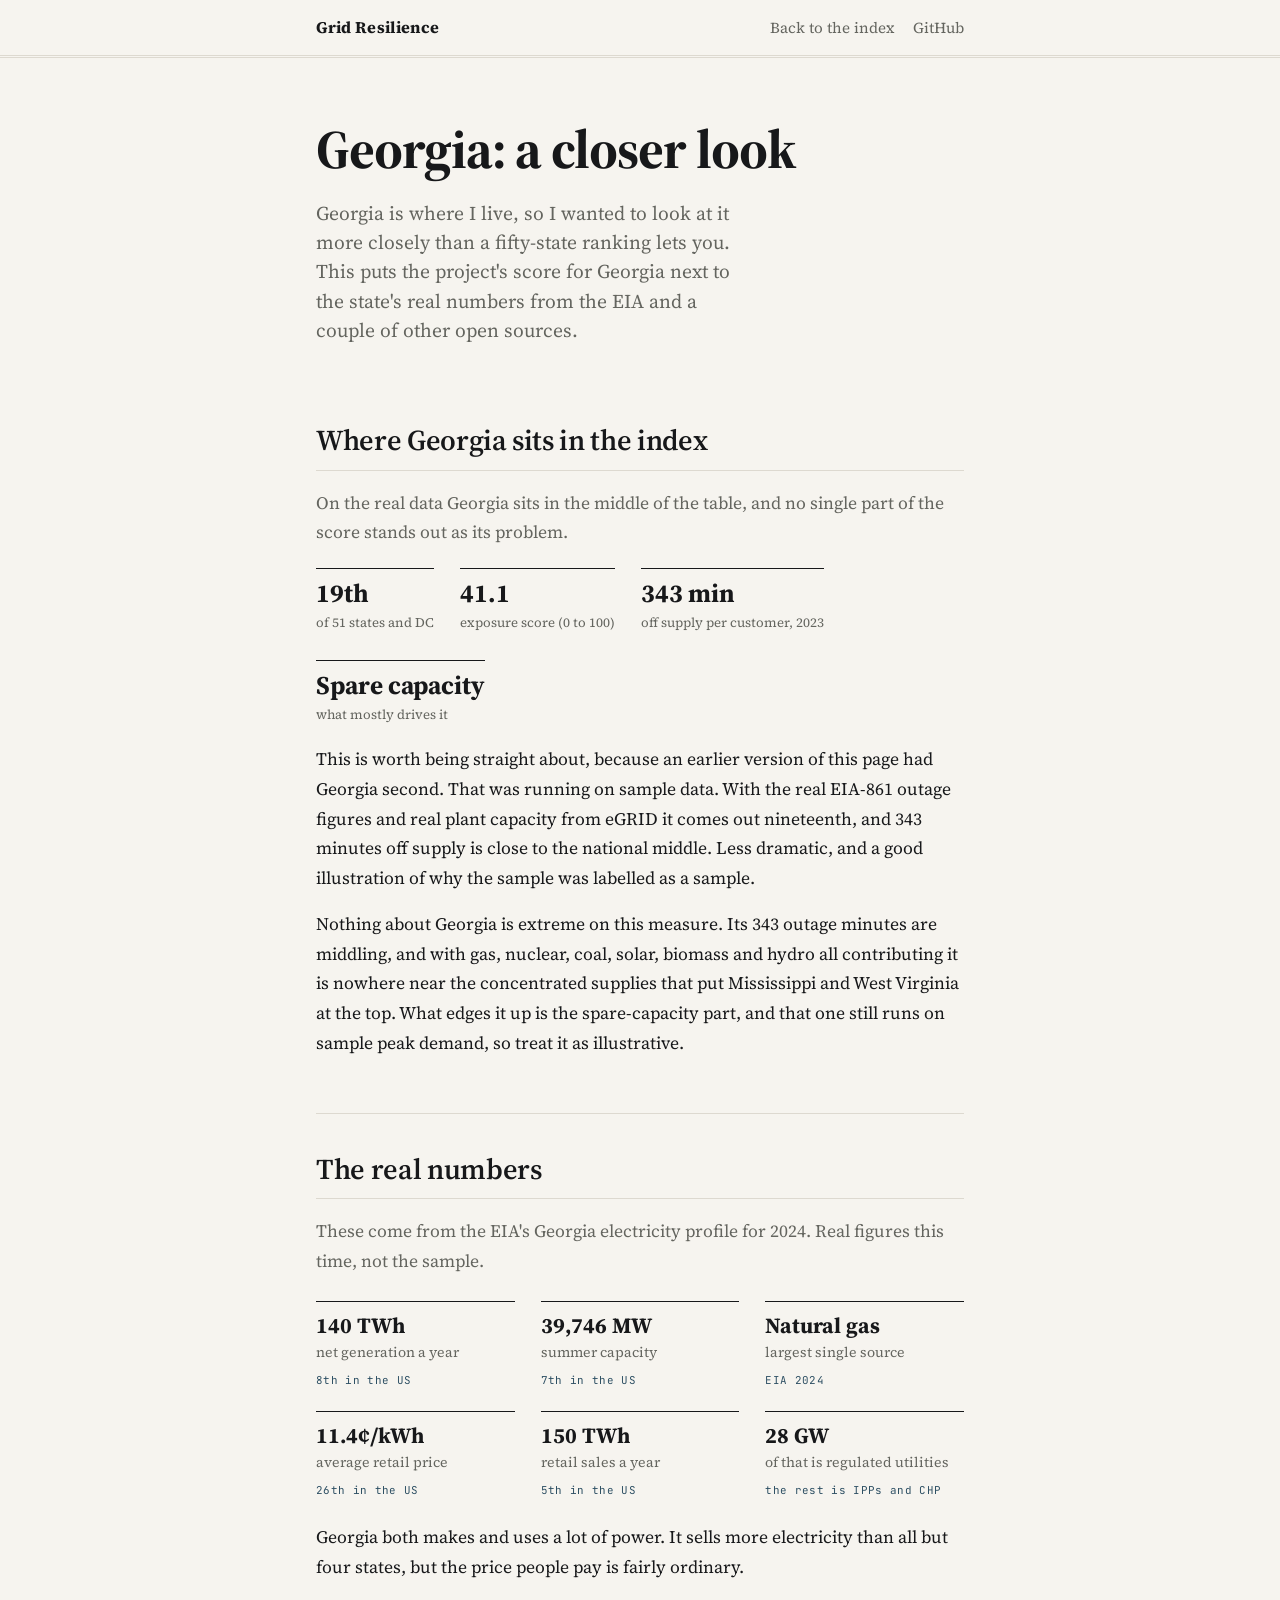
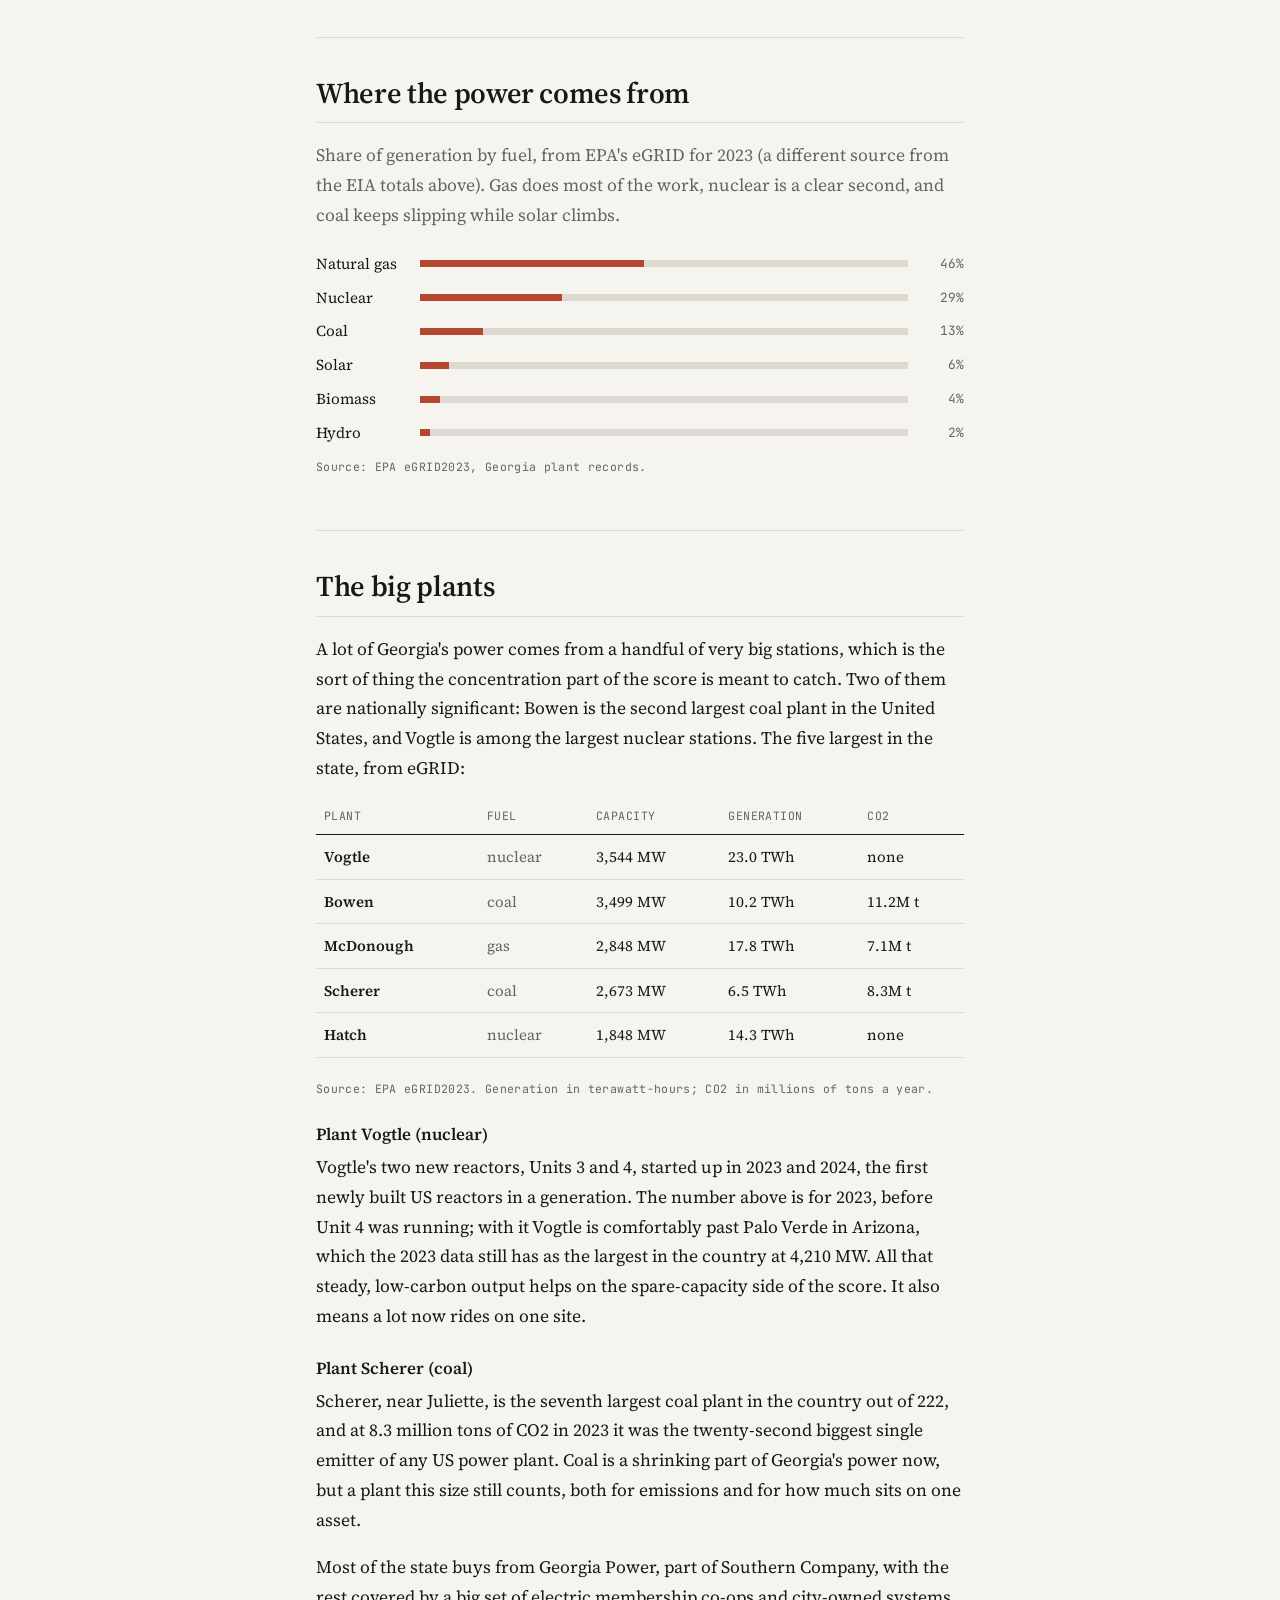
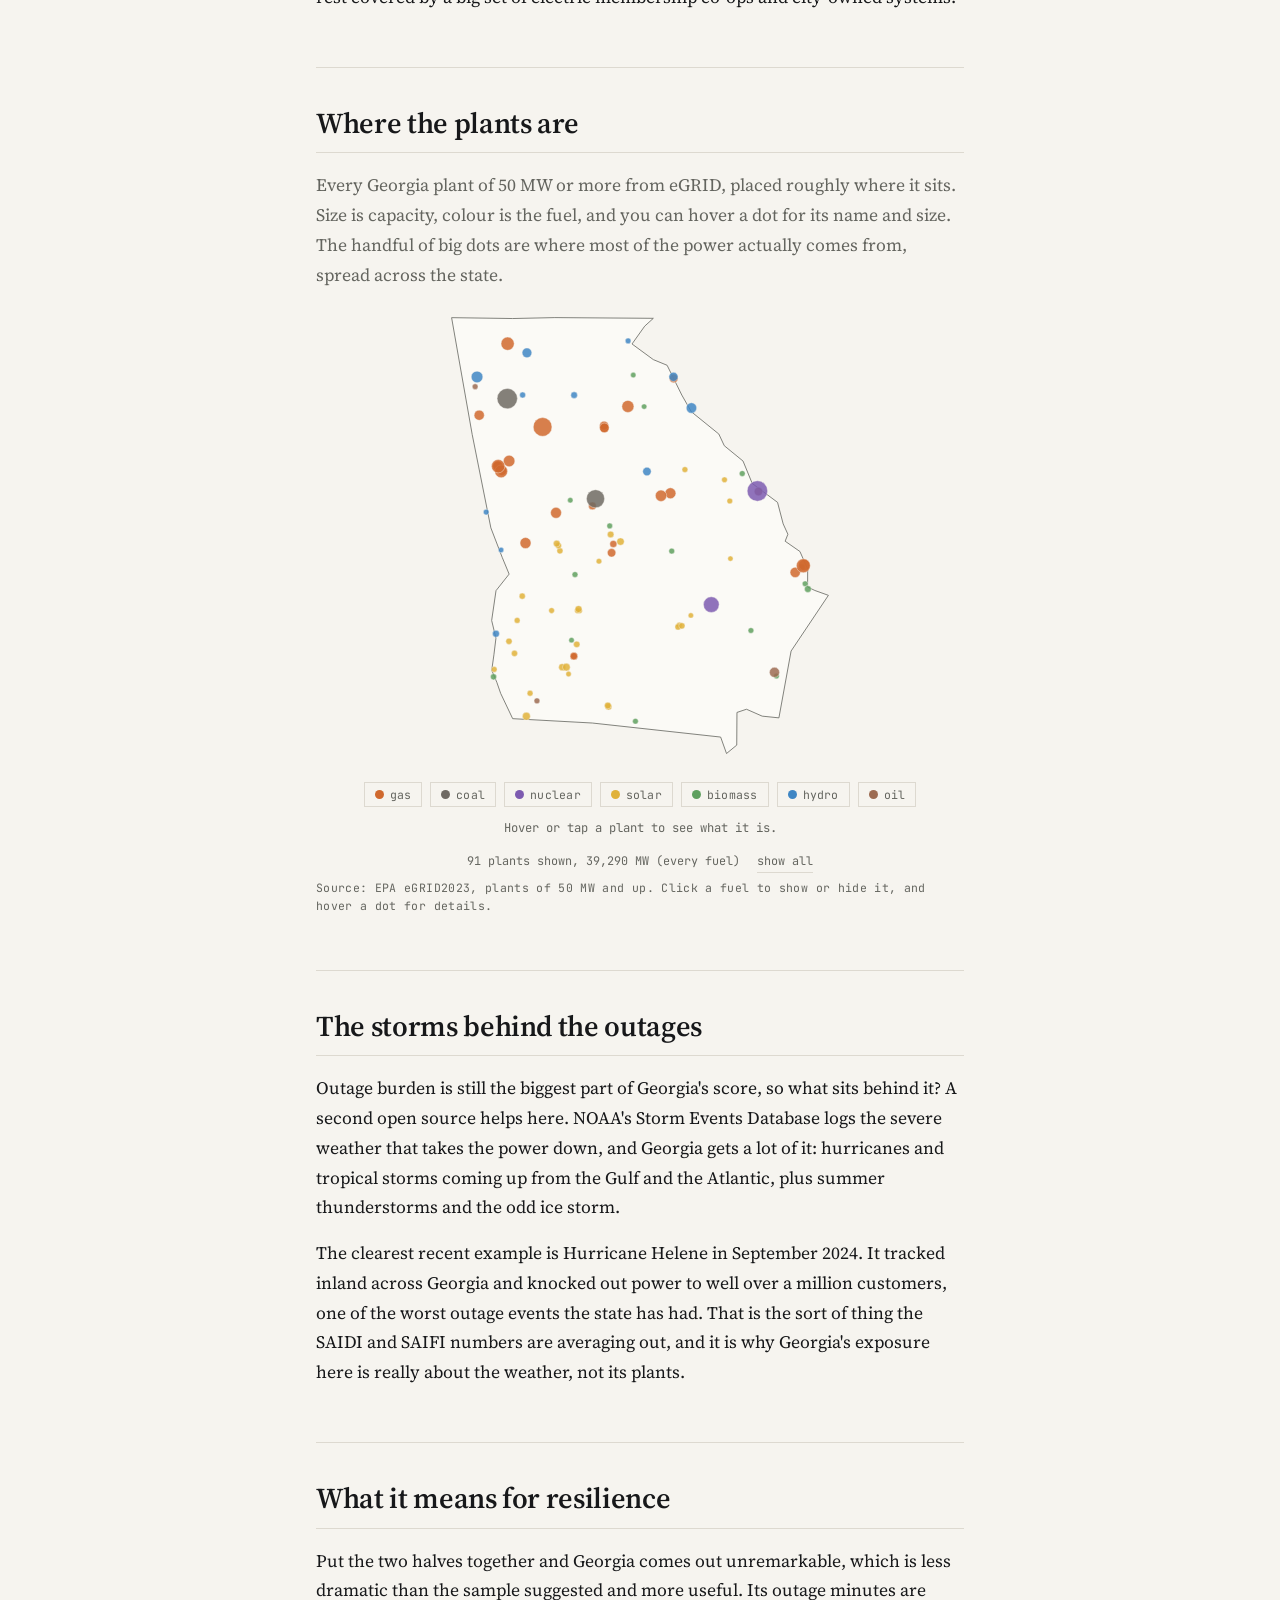
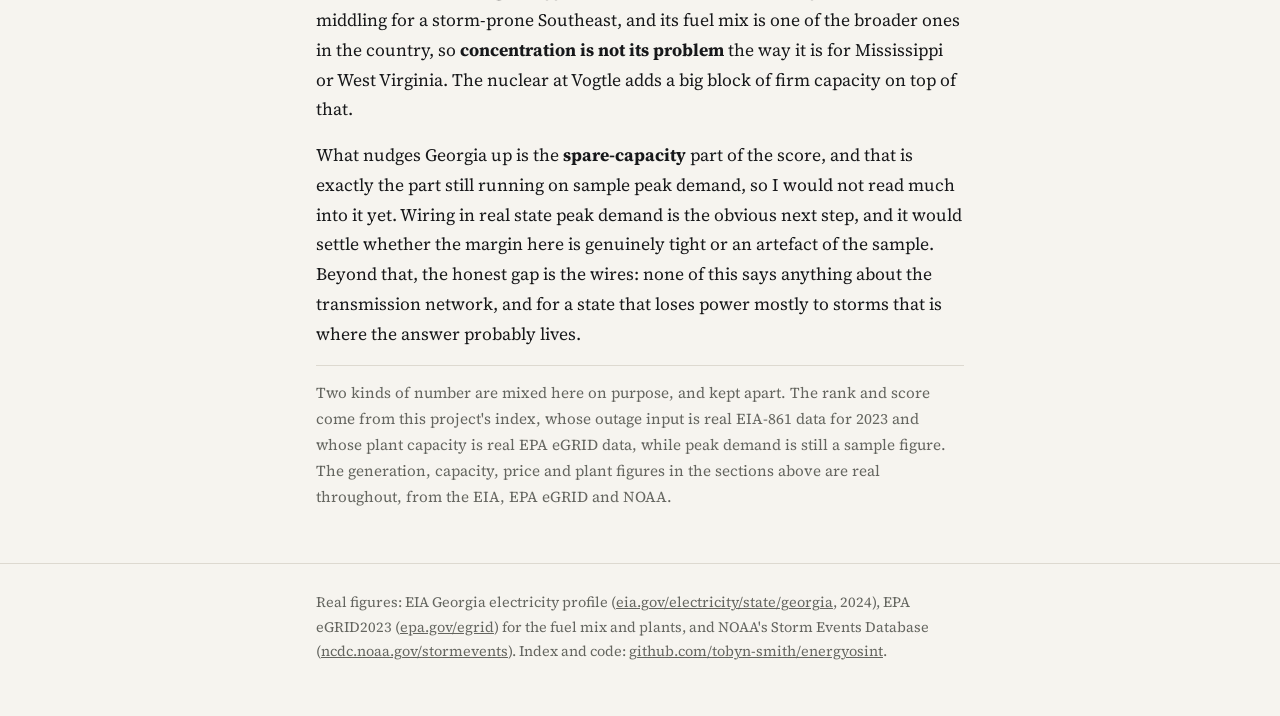
==== docs/georgia.html @ e1c76e85 "use real epa egrid plant capacity and refresh the figures throughout" ====
<!DOCTYPE html>
<html lang="en">
<head>
  <meta charset="utf-8">
  <meta name="viewport" content="width=device-width, initial-scale=1">
  <title>Georgia: a closer look | Grid Resilience Exposure Index</title>
  <meta name="description" content="A closer look at Georgia's electricity system, pairing the exposure index with real EIA figures.">
  <link rel="icon" href="data:image/svg+xml,<svg xmlns='http://www.w3.org/2000/svg' viewBox='0 0 32 32'><rect width='32' height='32' fill='%2317181a'/><rect x='6' y='19' width='5' height='7' fill='%23f6f4ef'/><rect x='13.5' y='13' width='5' height='13' fill='%23e08a63'/><rect x='21' y='7' width='5' height='19' fill='%23b5462f'/></svg>">
  <meta name="theme-color" content="#f6f4ef">
  <meta property="og:type" content="article">
  <meta property="og:title" content="Georgia: a closer look">
  <meta property="og:description" content="Georgia's electricity system in detail, pairing the exposure score with real EIA, EPA and NOAA figures and a filterable map of every large power plant.">
  <meta property="og:url" content="https://tobyn-smith.github.io/energyosint/georgia.html">
  <meta property="og:image" content="https://tobyn-smith.github.io/energyosint/assets/og.png">
  <meta name="twitter:card" content="summary_large_image">
  <link rel="preconnect" href="https://fonts.googleapis.com">
  <link rel="preconnect" href="https://fonts.gstatic.com" crossorigin>
  <link href="https://fonts.googleapis.com/css2?family=Source+Serif+4:opsz,wght@8..60,400;8..60,600;8..60,700&family=JetBrains+Mono:wght@400;500&display=swap" rel="stylesheet">
  <link rel="stylesheet" href="style.css">
  <style>
    /* page-specific layout for the Georgia write-up */
    .hero { padding: 62px 0 14px; }
    section { padding: 38px 0; }
    section + section { border-top: 1px solid var(--hair); }
    h3 { margin: 22px 0 4px; }
    ul { padding-left: 20px; } li { margin: 6px 0; }
    .note { border-top: 1px solid var(--hair); padding-top: 14px; color: var(--gray); font-size: .95rem; }

    .stats { display: grid; grid-template-columns: repeat(3, 1fr); gap: 22px 26px; margin: 24px 0; }
    .stats div { border-top: 1px solid var(--ink); padding-top: 11px; }
    .stats br { display: none; }
    .stats b { display: block; font-size: 1.36rem; font-weight: 700; line-height: 1.15; font-variant-numeric: tabular-nums; }
    .stats span { display: block; font-size: .88rem; color: var(--gray); margin-top: 3px; }
    .stats small { display: block; margin-top: 6px; color: var(--accent);
      font-family: "JetBrains Mono", monospace; font-size: .68rem; letter-spacing: .03em; }
    @media (max-width: 560px) { .stats { grid-template-columns: repeat(2, 1fr); } }

    .rank { display: flex; flex-wrap: wrap; gap: 26px; margin: 20px 0 0; }
    .rank div { display: flex; flex-direction: column; border-top: 1px solid var(--ink); padding-top: 10px; min-width: 118px; }
    .rank b { font-size: 1.6rem; font-weight: 700; line-height: 1.1; }
    .rank span { font-size: .82rem; color: var(--gray); margin-top: 4px; }

    .mix { margin: 20px 0 0; }
    .mix .row { display: grid; grid-template-columns: 92px 1fr 44px; align-items: center; gap: 12px; margin: 8px 0; font-size: .95rem; }
    .mix .track { height: 7px; }
    .mix .pct { font-family: "JetBrains Mono", monospace; font-variant-numeric: tabular-nums; color: var(--gray); text-align: right; font-size: .8rem; }

    .tablewrap { overflow-x: auto; margin: 22px 0; }
    table.plants { min-width: 430px; font-size: .94rem; }
    table.plants td.name { font-weight: 600; font-variant-numeric: normal; }
    table.plants td.fuel { color: var(--gray); font-variant-numeric: normal; }
    .src { font-family: "JetBrains Mono", monospace; font-size: .72rem; letter-spacing: .03em; line-height: 1.6; color: var(--gray); }

    .gamap { width: 100%; max-width: 400px; height: auto; display: block; margin: 10px auto 0; }
    .ga-outline { fill: var(--panel); stroke: var(--gray); stroke-width: 1.1; }
    .dot { stroke: var(--paper); stroke-width: .6; fill-opacity: .85; cursor: pointer; transition: stroke .1s; }
    .dot:hover, .dot.hi { stroke: var(--ink); stroke-width: 1.8; fill-opacity: 1; }
    .dot.off { display: none; }
    table.plants tr[data-plant] { cursor: default; }
    table.plants tr[data-plant]:hover td { background: var(--panel); }
    .d-gas { fill: #d0692e; } .d-coal { fill: #6f6a63; } .d-nuc { fill: #7d5bb0; } .d-sol { fill: #e0b23a; }
    .d-bio { fill: #5fa05f; } .d-hyd { fill: #3f86c4; } .d-oil { fill: #9c6b52; }

    .maplegend { display: flex; flex-wrap: wrap; gap: 7px 8px; justify-content: center; margin: 16px 0 0; }
    .maplegend .lg { display: inline-flex; align-items: center; gap: 6px; font-family: "JetBrains Mono", monospace;
      font-size: .72rem; letter-spacing: .02em; color: var(--gray);
      background: none; border: 1px solid var(--hair); padding: 4px 10px; cursor: pointer; transition: opacity .1s; }
    .maplegend .lg:hover { border-color: var(--gray); color: var(--ink); }
    .maplegend .lg[aria-pressed="false"] { opacity: .38; }
    .maplegend i { width: 9px; height: 9px; border-radius: 50%; display: inline-block; }
    .mapcount { text-align: center; font-family: "JetBrains Mono", monospace; font-size: .74rem; color: var(--gray); margin: 14px 0 0; }
    .mapcount button { font: inherit; color: var(--gray); background: none; border: none;
      border-bottom: 1px solid var(--hair); cursor: pointer; padding: 0 0 1px; margin-left: 10px; }
    .mapcount button:hover { color: var(--ink); border-color: var(--ink); }

    @media print { header.bar, .maptip { display: none !important; } body { background: #fff; color: #000; } }
  </style>
</head>
<body>

  <header class="bar">
    <div class="wrap">
      <span class="wordmark">Grid Resilience</span>
      <nav>
        <a href="index.html">Back to the index</a>
        <a href="https://github.com/tobyn-smith/energyosint">GitHub</a>
      </nav>
    </div>
  </header>

  <main class="wrap">

    <div class="hero">
      <h1>Georgia: a closer look</h1>
      <p class="stand">Georgia is where I live, so I wanted to look at it more closely than a fifty-state
      ranking lets you. This puts the project's score for Georgia next to the state's real numbers from the
      EIA and a couple of other open sources.</p>
    </div>

    <section>
      <h2>Where Georgia sits in the index</h2>
      <p class="lead">On the real data Georgia sits in the middle of the table, and no single part of the
      score stands out as its problem.</p>
      <div class="rank">
        <div><b>19th</b><span>of 51 states and DC</span></div>
        <div><b>41.1</b><span>exposure score (0 to 100)</span></div>
        <div><b>343 min</b><span>off supply per customer, 2023</span></div>
        <div><b>Spare capacity</b><span>what mostly drives it</span></div>
      </div>
      <p style="margin-top:20px">This is worth being straight about, because an earlier version of this page
      had Georgia second. That was running on sample data. With the real EIA-861 outage figures and real
      plant capacity from eGRID it comes out nineteenth, and 343 minutes off supply is close to the national
      middle. Less dramatic, and a good illustration of why the sample was labelled as a sample.</p>
      <p>Nothing about Georgia is extreme on this measure. Its 343 outage minutes are middling, and with gas,
      nuclear, coal, solar, biomass and hydro all contributing it is nowhere near the concentrated supplies
      that put Mississippi and West Virginia at the top. What edges it up is the spare-capacity part, and
      that one still runs on sample peak demand, so treat it as illustrative.</p>
    </section>

    <section>
      <h2>The real numbers</h2>
      <p class="lead">These come from the EIA's Georgia electricity profile for 2024. Real figures this
      time, not the sample.</p>
      <div class="stats">
        <div><b>140 TWh</b><span>net generation a year</span><br><small>8th in the US</small></div>
        <div><b>39,746 MW</b><span>summer capacity</span><br><small>7th in the US</small></div>
        <div><b>Natural gas</b><span>largest single source</span><br><small>EIA 2024</small></div>
        <div><b>11.4&cent;/kWh</b><span>average retail price</span><br><small>26th in the US</small></div>
        <div><b>150 TWh</b><span>retail sales a year</span><br><small>5th in the US</small></div>
        <div><b>28 GW</b><span>of that is regulated utilities</span><br><small>the rest is IPPs and CHP</small></div>
      </div>
      <p>Georgia both makes and uses a lot of power. It sells more electricity than all but four states,
      but the price people pay is fairly ordinary.</p>
    </section>

    <section>
      <h2>Where the power comes from</h2>
      <p class="lead">Share of generation by fuel, from EPA's eGRID for 2023 (a different source from the
      EIA totals above). Gas does most of the work, nuclear is a clear second, and coal keeps slipping while
      solar climbs.</p>
      <div class="mix">
        <div class="row"><span>Natural gas</span><div class="track"><i style="width:46%"></i></div><span class="pct">46%</span></div>
        <div class="row"><span>Nuclear</span><div class="track"><i style="width:29%"></i></div><span class="pct">29%</span></div>
        <div class="row"><span>Coal</span><div class="track"><i style="width:13%"></i></div><span class="pct">13%</span></div>
        <div class="row"><span>Solar</span><div class="track"><i style="width:6%"></i></div><span class="pct">6%</span></div>
        <div class="row"><span>Biomass</span><div class="track"><i style="width:4%"></i></div><span class="pct">4%</span></div>
        <div class="row"><span>Hydro</span><div class="track"><i style="width:2%"></i></div><span class="pct">2%</span></div>
      </div>
      <p class="src" style="margin-top:12px">Source: EPA eGRID2023, Georgia plant records.</p>
    </section>

    <section>
      <h2>The big plants</h2>
      <p>A lot of Georgia's power comes from a handful of very big stations, which is the sort of thing the
      concentration part of the score is meant to catch. Two of them are nationally significant: Bowen is the
      second largest coal plant in the United States, and Vogtle is among the largest nuclear stations. The
      five largest in the state, from eGRID:</p>

      <div class="tablewrap">
      <table class="plants">
        <thead><tr><th>Plant</th><th>Fuel</th><th>Capacity</th><th>Generation</th><th>CO2</th></tr></thead>
        <tbody>
          <tr data-plant="Vogtle"><td class="name">Vogtle</td><td class="fuel">nuclear</td><td>3,544 MW</td><td>23.0 TWh</td><td>none</td></tr>
          <tr data-plant="Bowen"><td class="name">Bowen</td><td class="fuel">coal</td><td>3,499 MW</td><td>10.2 TWh</td><td>11.2M t</td></tr>
          <tr data-plant="Jack McDonough"><td class="name">McDonough</td><td class="fuel">gas</td><td>2,848 MW</td><td>17.8 TWh</td><td>7.1M t</td></tr>
          <tr data-plant="Scherer"><td class="name">Scherer</td><td class="fuel">coal</td><td>2,673 MW</td><td>6.5 TWh</td><td>8.3M t</td></tr>
          <tr data-plant="Edwin I Hatch"><td class="name">Hatch</td><td class="fuel">nuclear</td><td>1,848 MW</td><td>14.3 TWh</td><td>none</td></tr>
        </tbody>
      </table>
      </div>
      <p class="src">Source: EPA eGRID2023. Generation in terawatt-hours; CO2 in millions of tons a year.</p>

      <h3>Plant Vogtle (nuclear)</h3>
      <p>Vogtle's two new reactors, Units 3 and 4, started up in 2023 and 2024, the first newly built US
      reactors in a generation. The number above is for 2023, before Unit 4 was running; with it Vogtle is
      comfortably past Palo Verde in Arizona, which the 2023 data still has as the largest in the country at
      4,210 MW. All that steady, low-carbon output helps on
      the spare-capacity side of the score. It also means a lot now rides on one site.</p>

      <h3>Plant Scherer (coal)</h3>
      <p>Scherer, near Juliette, is the seventh largest coal plant in the country out of 222, and at 8.3
      million tons of CO2 in 2023 it was the twenty-second biggest single emitter of any US power plant. Coal is a shrinking part of Georgia's power
      now, but a plant this size still counts, both for emissions and for how much sits on one asset.</p>

      <p style="margin-top:18px">Most of the state buys from Georgia Power, part of Southern Company, with
      the rest covered by a big set of electric membership co-ops and city-owned systems.</p>
    </section>

    <section>
      <h2>Where the plants are</h2>
      <p class="lead">Every Georgia plant of 50 MW or more from eGRID, placed roughly where it sits. Size is
      capacity, colour is the fuel, and you can hover a dot for its name and size. The handful of big dots
      are where most of the power actually comes from, spread across the state.</p>
      <svg viewBox="0 0 552 634" class="gamap" xmlns="http://www.w3.org/2000/svg" role="img" aria-label="Map of Georgia power plants">
  <path class="ga-outline" d="M 83.7,534.6 78.4,519.3 71.4,502.7 74.4,481.4 77.2,458.5 71.3,434.0 77.3,392.8 95.4,370.0 85.8,346.8 70.2,306.2 44.4,177.2 16.0,16.1 100.2,17.3 158.5,16.0 294.4,17.0 282.5,27.8 265.0,52.4 294.4,74.0 313.4,81.8 333.7,122.9 346.8,145.9 384.8,176.7 392.3,192.8 418.2,214.0 430.9,244.9 465.8,271.0 473.6,300.7 480.1,315.0 476.3,324.6 496.7,338.8 507.4,363.1 507.3,387.8 517.3,392.6 536.0,399.3 484.5,476.2 467.7,568.4 444.6,566.0 423.0,556.5 409.8,560.9 409.5,606.0 395.4,617.6 387.3,594.9 210.2,575.5 100.3,569.5 83.7,534.6 Z"/>
  <circle class="dot d-sol" cx="400.8" cy="348.6" r="3.6" data-n="Live Oak Solar, LLC" data-f="solar" data-c="51"><title>Live Oak Solar, LLC, solar, 51 MW</title></circle>
  <circle class="dot d-sol" cx="346.2" cy="427.0" r="3.6" data-n="Hazlehurst II" data-f="solar" data-c="52"><title>Hazlehurst II, solar, 52 MW</title></circle>
  <circle class="dot d-bio" cx="181.5" cy="461.2" r="3.7" data-n="Albany Green Energy LLC" data-f="biomass" data-c="54"><title>Albany Green Energy LLC, biomass, 54 MW</title></circle>
  <circle class="dot d-sol" cx="177.4" cy="507.9" r="3.7" data-n="OE_GA3" data-f="solar" data-c="58"><title>OE_GA3, solar, 58 MW</title></circle>
  <circle class="dot d-bio" cx="266.7" cy="95.3" r="3.7" data-n="GRP Franklin Renewable Energy Facility" data-f="biomass" data-c="58"><title>GRP Franklin Renewable Energy Facility, biomass, 58 MW</title></circle>
  <circle class="dot d-bio" cx="281.7" cy="138.8" r="3.7" data-n="GRP Madison Renewable Energy Facility" data-f="biomass" data-c="58"><title>GRP Madison Renewable Energy Facility, biomass, 58 MW</title></circle>
  <circle class="dot d-bio" cx="179.8" cy="268.0" r="3.7" data-n="Piedmont Green Power" data-f="biomass" data-c="60"><title>Piedmont Green Power, biomass, 60 MW</title></circle>
  <circle class="dot d-hyd" cx="84.3" cy="336.7" r="3.7" data-n="Oliver Dam" data-f="hydro" data-c="60"><title>Oliver Dam, hydro, 60 MW</title></circle>
  <circle class="dot d-sol" cx="192.7" cy="420.7" r="3.7" data-n="SR DeSoto III" data-f="solar" data-c="60"><title>SR DeSoto III, solar, 60 MW</title></circle>
  <circle class="dot d-sol" cx="189.6" cy="420.4" r="3.8" data-n="SR DeSoto II" data-f="solar" data-c="65"><title>SR DeSoto II, solar, 65 MW</title></circle>
  <circle class="dot d-sol" cx="219.4" cy="352.2" r="3.8" data-n="SR Perry" data-f="solar" data-c="68"><title>SR Perry, solar, 68 MW</title></circle>
  <circle class="dot d-bio" cx="429.1" cy="447.8" r="3.9" data-n="Jesup Plant" data-f="biomass" data-c="70"><title>Jesup Plant, biomass, 70 MW</title></circle>
  <circle class="dot d-bio" cx="269.7" cy="573.0" r="3.9" data-n="PCA-Valdosta Mill" data-f="biomass" data-c="70"><title>PCA-Valdosta Mill, biomass, 70 MW</title></circle>
  <circle class="dot d-sol" cx="392.6" cy="239.8" r="3.9" data-n="Hobnail Solar" data-f="solar" data-c="70"><title>Hobnail Solar, solar, 70 MW</title></circle>
  <circle class="dot d-sol" cx="74.8" cy="501.5" r="3.9" data-n="SR Cedar Springs, LLC" data-f="solar" data-c="70"><title>SR Cedar Springs, LLC, solar, 70 MW</title></circle>
  <circle class="dot d-oil" cx="48.5" cy="111.3" r="3.9" data-n="Inland Paperboard Packaging Rome" data-f="oil" data-c="70"><title>Inland Paperboard Packaging Rome, oil, 70 MW</title></circle>
  <circle class="dot d-hyd" cx="259.6" cy="48.2" r="3.9" data-n="Tallulah Falls" data-f="hydro" data-c="72"><title>Tallulah Falls, hydro, 72 MW</title></circle>
  <circle class="dot d-bio" cx="464.3" cy="510.6" r="3.9" data-n="Brunswick Cellulose" data-f="biomass" data-c="72"><title>Brunswick Cellulose, biomass, 72 MW</title></circle>
  <circle class="dot d-bio" cx="503.9" cy="383.3" r="3.9" data-n="Port Wentworth Mill" data-f="biomass" data-c="72"><title>Port Wentworth Mill, biomass, 72 MW</title></circle>
  <circle class="dot d-hyd" cx="63.7" cy="284.4" r="3.9" data-n="West Point (GA)" data-f="hydro" data-c="73"><title>West Point (GA), hydro, 73 MW</title></circle>
  <circle class="dot d-bio" cx="234.2" cy="303.5" r="3.9" data-n="Riverwood International Macon Mill" data-f="biomass" data-c="73"><title>Riverwood International Macon Mill, biomass, 73 MW</title></circle>
  <circle class="dot d-sol" cx="154.0" cy="420.3" r="3.9" data-n="SR Terrell" data-f="solar" data-c="74"><title>SR Terrell, solar, 74 MW</title></circle>
  <circle class="dot d-sol" cx="399.9" cy="269.1" r="3.9" data-n="White Oak Solar, LLC" data-f="solar" data-c="76"><title>White Oak Solar, LLC, solar, 76 MW</title></circle>
  <circle class="dot d-bio" cx="186.3" cy="370.6" r="4.0" data-n="Flint River Operations" data-f="biomass" data-c="77"><title>Flint River Operations, biomass, 77 MW</title></circle>
  <circle class="dot d-sol" cx="124.3" cy="534.4" r="4.0" data-n="Decatur Parkway Solar Project, LLC" data-f="solar" data-c="80"><title>Decatur Parkway Solar Project, LLC, solar, 80 MW</title></circle>
  <circle class="dot d-sol" cx="338.0" cy="225.7" r="4.0" data-n="Bulldog Solar LLC" data-f="solar" data-c="80"><title>Bulldog Solar LLC, solar, 80 MW</title></circle>
  <circle class="dot d-sol" cx="106.5" cy="433.9" r="4.0" data-n="Lancaster Solar GA" data-f="solar" data-c="80"><title>Lancaster Solar GA, solar, 80 MW</title></circle>
  <circle class="dot d-oil" cx="133.8" cy="544.9" r="4.0" data-n="Walton Bainbridge Power Facility" data-f="oil" data-c="80"><title>Walton Bainbridge Power Facility, oil, 80 MW</title></circle>
  <circle class="dot d-bio" cx="319.8" cy="338.2" r="4.0" data-n="WestRock Southeast, LLC." data-f="biomass" data-c="82"><title>WestRock Southeast, LLC., biomass, 82 MW</title></circle>
  <circle class="dot d-bio" cx="417.1" cy="231.2" r="4.0" data-n="Graphic Packaging International Augusta Mill" data-f="biomass" data-c="85"><title>Graphic Packaging International Augusta Mill, biomass, 85 MW</title></circle>
  <circle class="dot d-sol" cx="330.2" cy="440.5" r="4.1" data-n="Snipesville" data-f="solar" data-c="86"><title>Snipesville, solar, 86 MW</title></circle>
  <circle class="dot d-hyd" cx="114.0" cy="122.8" r="4.1" data-n="Allatoona" data-f="hydro" data-c="87"><title>Allatoona, hydro, 87 MW</title></circle>
  <circle class="dot d-gas" cx="184.8" cy="483.2" r="4.2" data-n="Sowega Power Project" data-f="gas" data-c="100"><title>Sowega Power Project, gas, 100 MW</title></circle>
  <circle class="dot d-sol" cx="113.5" cy="400.4" r="4.2" data-n="SR Lumpkin" data-f="solar" data-c="100"><title>SR Lumpkin, solar, 100 MW</title></circle>
  <circle class="dot d-bio" cx="73.9" cy="511.8" r="4.2" data-n="Georgia-Pacific Cedar Springs" data-f="biomass" data-c="101"><title>Georgia-Pacific Cedar Springs, biomass, 101 MW</title></circle>
  <circle class="dot d-sol" cx="165.5" cy="337.9" r="4.2" data-n="White Pine Solar, LLC" data-f="solar" data-c="101"><title>White Pine Solar, LLC, solar, 101 MW</title></circle>
  <circle class="dot d-sol" cx="102.8" cy="479.4" r="4.2" data-n="SR Arlington II" data-f="solar" data-c="102"><title>SR Arlington II, solar, 102 MW</title></circle>
  <circle class="dot d-sol" cx="163.4" cy="330.7" r="4.2" data-n="Butler Solar Project 103" data-f="solar" data-c="104"><title>Butler Solar Project 103, solar, 104 MW</title></circle>
  <circle class="dot d-sol" cx="95.2" cy="462.7" r="4.3" data-n="SR Clay, LLC" data-f="solar" data-c="106"><title>SR Clay, LLC, solar, 106 MW</title></circle>
  <circle class="dot d-sol" cx="328.5" cy="442.9" r="4.3" data-n="SR Snipesville III" data-f="solar" data-c="107"><title>SR Snipesville III, solar, 107 MW</title></circle>
  <circle class="dot d-sol" cx="333.8" cy="441.4" r="4.3" data-n="SR Snipesville II" data-f="solar" data-c="107"><title>SR Snipesville II, solar, 107 MW</title></circle>
  <circle class="dot d-sol" cx="188.7" cy="466.9" r="4.4" data-n="Dougherty County Solar, LLC" data-f="solar" data-c="120"><title>Dougherty County Solar, LLC, solar, 120 MW</title></circle>
  <circle class="dot d-sol" cx="235.5" cy="315.2" r="4.5" data-n="Robins Air Force Base Solar" data-f="solar" data-c="128"><title>Robins Air Force Base Solar, solar, 128 MW</title></circle>
  <circle class="dot d-hyd" cx="185.1" cy="123.0" r="4.5" data-n="Buford" data-f="hydro" data-c="131"><title>Buford, hydro, 131 MW</title></circle>
  <circle class="dot d-oil" cx="499.2" cy="360.6" r="4.6" data-n="Savannah River Mill" data-f="oil" data-c="140"><title>Savannah River Mill, oil, 140 MW</title></circle>
  <circle class="dot d-sol" cx="161.1" cy="327.9" r="4.6" data-n="Taylor County Solar" data-f="solar" data-c="148"><title>Taylor County Solar, solar, 148 MW</title></circle>
  <circle class="dot d-sol" cx="232.5" cy="553.0" r="4.6" data-n="Quitman Solar" data-f="solar" data-c="150"><title>Quitman Solar, solar, 150 MW</title></circle>
  <circle class="dot d-sol" cx="231.6" cy="551.3" r="4.6" data-n="Quitman II Solar" data-f="solar" data-c="150"><title>Quitman II Solar, solar, 150 MW</title></circle>
  <circle class="dot d-bio" cx="507.7" cy="390.6" r="4.7" data-n="International Paper Savanna Mill" data-f="biomass" data-c="154"><title>International Paper Savanna Mill, biomass, 154 MW</title></circle>
  <circle class="dot d-sol" cx="191.2" cy="418.3" r="4.8" data-n="SR DeSoto I, LLC" data-f="solar" data-c="165"><title>SR DeSoto I, LLC, solar, 165 MW</title></circle>
  <circle class="dot d-hyd" cx="77.2" cy="452.3" r="4.8" data-n="Walter F George" data-f="hydro" data-c="168"><title>Walter F George, hydro, 168 MW</title></circle>
  <circle class="dot d-sol" cx="168.6" cy="498.4" r="4.8" data-n="Camilla Solar Energy Project" data-f="solar" data-c="171"><title>Camilla Solar Energy Project, solar, 171 MW</title></circle>
  <circle class="dot d-gas" cx="239.2" cy="328.4" r="4.9" data-n="Robins" data-f="gas" data-c="184"><title>Robins, gas, 184 MW</title></circle>
  <circle class="dot d-sol" cx="249.1" cy="325.1" r="5.1" data-n="Twiggs Solar" data-f="solar" data-c="204"><title>Twiggs Solar, solar, 204 MW</title></circle>
  <circle class="dot d-sol" cx="174.3" cy="498.4" r="5.3" data-n="Hickory Park Solar Hybrid" data-f="solar" data-c="236"><title>Hickory Park Solar Hybrid, solar, 236 MW</title></circle>
  <circle class="dot d-gas" cx="210.3" cy="275.9" r="5.3" data-n="Smarr Energy Facility" data-f="gas" data-c="242"><title>Smarr Energy Facility, gas, 242 MW</title></circle>
  <circle class="dot d-gas" cx="184.8" cy="483.2" r="5.3" data-n="Baconton Power" data-f="gas" data-c="242"><title>Baconton Power, gas, 242 MW</title></circle>
  <circle class="dot d-sol" cx="119.2" cy="566.1" r="5.4" data-n="Cool Springs Solar (Hybrid)" data-f="solar" data-c="253"><title>Cool Springs Solar (Hybrid), solar, 253 MW</title></circle>
  <circle class="dot d-oil" cx="439.5" cy="256.0" r="5.8" data-n="Allen B Wilson Combustion Turbine Plant" data-f="oil" data-c="318"><title>Allen B Wilson Combustion Turbine Plant, oil, 318 MW</title></circle>
  <circle class="dot d-hyd" cx="285.6" cy="228.4" r="5.8" data-n="Wallace Dam" data-f="hydro" data-c="321"><title>Wallace Dam, hydro, 321 MW</title></circle>
  <circle class="dot d-gas" cx="236.8" cy="340.6" r="5.8" data-n="Mid-Georgia Cogeneration" data-f="gas" data-c="323"><title>Mid-Georgia Cogeneration, gas, 323 MW</title></circle>
  <circle class="dot d-gas" cx="322.5" cy="100.0" r="6.0" data-n="Hartwell Energy Facility" data-f="gas" data-c="360"><title>Hartwell Energy Facility, gas, 360 MW</title></circle>
  <circle class="dot d-gas" cx="226.8" cy="168.5" r="6.1" data-n="MPC Generating" data-f="gas" data-c="386"><title>MPC Generating, gas, 386 MW</title></circle>
  <circle class="dot d-gas" cx="226.4" cy="165.1" r="6.2" data-n="Doyle Energy Facility" data-f="gas" data-c="409"><title>Doyle Energy Facility, gas, 409 MW</title></circle>
  <circle class="dot d-hyd" cx="322.2" cy="97.8" r="6.3" data-n="Hartwell Lake" data-f="hydro" data-c="420"><title>Hartwell Lake, hydro, 420 MW</title></circle>
  <circle class="dot d-gas" cx="226.8" cy="168.1" r="6.6" data-n="Walton County Power" data-f="gas" data-c="494"><title>Walton County Power, gas, 494 MW</title></circle>
  <circle class="dot d-gas" cx="85.3" cy="227.3" r="6.6" data-n="Hawk Road Energy Facility" data-f="gas" data-c="495"><title>Hawk Road Energy Facility, gas, 495 MW</title></circle>
  <circle class="dot d-hyd" cx="120.0" cy="64.6" r="6.7" data-n="Carters" data-f="hydro" data-c="500"><title>Carters, hydro, 500 MW</title></circle>
  <circle class="dot d-gas" cx="80.1" cy="221.0" r="6.8" data-n="Chattahoochee Energy Facility" data-f="gas" data-c="540"><title>Chattahoochee Energy Facility, gas, 540 MW</title></circle>
  <circle class="dot d-oil" cx="461.6" cy="505.6" r="6.9" data-n="McManus" data-f="oil" data-c="560"><title>McManus, oil, 560 MW</title></circle>
  <circle class="dot d-gas" cx="54.1" cy="150.7" r="7.0" data-n="Sewell Creek Energy" data-f="gas" data-c="570"><title>Sewell Creek Energy, gas, 570 MW</title></circle>
  <circle class="dot d-gas" cx="79.9" cy="220.9" r="7.1" data-n="Wansley (7946)" data-f="gas" data-c="594"><title>Wansley (7946), gas, 594 MW</title></circle>
  <circle class="dot d-gas" cx="490.2" cy="367.6" r="7.1" data-n="Bobby C. Smith Jr. Energy Facility" data-f="gas" data-c="597"><title>Bobby C. Smith Jr. Energy Facility, gas, 597 MW</title></circle>
  <circle class="dot d-hyd" cx="347.0" cy="140.7" r="7.2" data-n="Richard B Russell" data-f="hydro" data-c="628"><title>Richard B Russell, hydro, 628 MW</title></circle>
  <circle class="dot d-gas" cx="318.0" cy="258.4" r="7.5" data-n="AL Sandersville Energy Facility" data-f="gas" data-c="692"><title>AL Sandersville Energy Facility, gas, 692 MW</title></circle>
  <circle class="dot d-gas" cx="160.1" cy="285.4" r="7.5" data-n="Edward L Addison Generating Plant" data-f="gas" data-c="701"><title>Edward L Addison Generating Plant, gas, 701 MW</title></circle>
  <circle class="dot d-gas" cx="118.0" cy="327.1" r="7.6" data-n="Talbot Energy Facility" data-f="gas" data-c="726"><title>Talbot Energy Facility, gas, 726 MW</title></circle>
  <circle class="dot d-gas" cx="305.0" cy="261.9" r="7.8" data-n="Washington County Power" data-f="gas" data-c="796"><title>Washington County Power, gas, 796 MW</title></circle>
  <circle class="dot d-gas" cx="95.4" cy="213.9" r="7.9" data-n="Yates" data-f="gas" data-c="807"><title>Yates, gas, 807 MW</title></circle>
  <circle class="dot d-gas" cx="502.9" cy="357.4" r="7.9" data-n="McIntosh (6124)" data-f="gas" data-c="810"><title>McIntosh (6124), gas, 810 MW</title></circle>
  <circle class="dot d-hyd" cx="51.1" cy="97.9" r="8.0" data-n="Rocky Mountain Hydroelectric Plant" data-f="hydro" data-c="848"><title>Rocky Mountain Hydroelectric Plant, hydro, 848 MW</title></circle>
  <circle class="dot d-gas" cx="259.3" cy="138.6" r="8.3" data-n="Dahlberg (Jackson County)" data-f="gas" data-c="919"><title>Dahlberg (Jackson County), gas, 919 MW</title></circle>
  <circle class="dot d-gas" cx="84.4" cy="228.2" r="8.8" data-n="Tenaska Georgia Generating Station" data-f="gas" data-c="1,099"><title>Tenaska Georgia Generating Station, gas, 1,099 MW</title></circle>
  <circle class="dot d-gas" cx="93.3" cy="52.0" r="9.1" data-n="Thomas A. Smith Energy Facility" data-f="gas" data-c="1,192"><title>Thomas A. Smith Energy Facility, gas, 1,192 MW</title></circle>
  <circle class="dot d-gas" cx="80.3" cy="221.1" r="9.2" data-n="Wansley CC (55965)" data-f="gas" data-c="1,239"><title>Wansley CC (55965), gas, 1,239 MW</title></circle>
  <circle class="dot d-gas" cx="501.4" cy="358.5" r="9.6" data-n="McIntosh Combined Cycle Facility" data-f="gas" data-c="1,377"><title>McIntosh Combined Cycle Facility, gas, 1,377 MW</title></circle>
  <circle class="dot d-nuc" cx="374.4" cy="412.1" r="10.8" data-n="Edwin I Hatch" data-f="nuclear" data-c="1,848"><title>Edwin I Hatch, nuclear, 1,848 MW</title></circle>
  <circle class="dot d-coal" cx="214.6" cy="266.0" r="12.5" data-n="Scherer" data-f="coal" data-c="2,673"><title>Scherer, coal, 2,673 MW</title></circle>
  <circle class="dot d-gas" cx="141.6" cy="166.9" r="12.9" data-n="Jack McDonough" data-f="gas" data-c="2,848"><title>Jack McDonough, gas, 2,848 MW</title></circle>
  <circle class="dot d-coal" cx="92.8" cy="127.8" r="14.0" data-n="Bowen" data-f="coal" data-c="3,499"><title>Bowen, coal, 3,499 MW</title></circle>
  <circle class="dot d-nuc" cx="438.0" cy="255.3" r="14.1" data-n="Vogtle" data-f="nuclear" data-c="3,544"><title>Vogtle, nuclear, 3,544 MW</title></circle>
</svg>
      <div class="maplegend">
        <button type="button" class="lg" data-fuel="gas" aria-pressed="true"><i style="background:#d0692e"></i>gas</button>
        <button type="button" class="lg" data-fuel="coal" aria-pressed="true"><i style="background:#6f6a63"></i>coal</button>
        <button type="button" class="lg" data-fuel="nuclear" aria-pressed="true"><i style="background:#7d5bb0"></i>nuclear</button>
        <button type="button" class="lg" data-fuel="solar" aria-pressed="true"><i style="background:#e0b23a"></i>solar</button>
        <button type="button" class="lg" data-fuel="biomass" aria-pressed="true"><i style="background:#5fa05f"></i>biomass</button>
        <button type="button" class="lg" data-fuel="hydro" aria-pressed="true"><i style="background:#3f86c4"></i>hydro</button>
        <button type="button" class="lg" data-fuel="oil" aria-pressed="true"><i style="background:#9c6b52"></i>oil</button>
      </div>
      <p class="readout" id="readout">Hover or tap a plant to see what it is.</p>
      <p class="mapcount"><span id="mapcount"></span> <button type="button" id="mapall">show all</button></p>
      <p class="src" style="margin-top:6px">Source: EPA eGRID2023, plants of 50 MW and up. Click a fuel to
      show or hide it, and hover a dot for details.</p>
    </section>

    <section>
      <h2>The storms behind the outages</h2>
      <p>Outage burden is still the biggest part of Georgia's score, so what sits behind it? A second open
      source helps here. NOAA's Storm Events
      Database logs the severe weather that takes the power down, and Georgia gets a lot of it: hurricanes
      and tropical storms coming up from the Gulf and the Atlantic, plus summer thunderstorms and the odd
      ice storm.</p>
      <p>The clearest recent example is Hurricane Helene in September 2024. It tracked inland across Georgia
      and knocked out power to well over a million customers, one of the worst outage events the state has
      had. That is the sort of thing the SAIDI and SAIFI numbers are averaging out, and it is why Georgia's
      exposure here is really about the weather, not its plants.</p>
    </section>

    <section>
      <h2>What it means for resilience</h2>
      <p>Put the two halves together and Georgia comes out unremarkable, which is less dramatic than the
      sample suggested and more useful. Its outage minutes are middling for a storm-prone Southeast, and its
      fuel mix is one of the broader ones in the country, so <strong>concentration is not its problem</strong>
      the way it is for Mississippi or West Virginia. The nuclear at Vogtle adds a big block of firm capacity
      on top of that.</p>
      <p>What nudges Georgia up is the <strong>spare-capacity</strong> part of the score, and that is exactly
      the part still running on sample peak demand, so I would not read much into it yet. Wiring in real
      state peak demand is the obvious next step, and it would settle whether the margin here is genuinely
      tight or an artefact of the sample. Beyond that, the honest gap is the wires: none of this says anything
      about the transmission network, and for a state that loses power mostly to storms that is where the
      answer probably lives.</p>
      <p class="note">Two kinds of number are mixed here on purpose, and kept apart. The rank and score
      come from this project's index, whose outage input is real EIA-861 data for 2023 and whose plant capacity
      is real EPA eGRID data, while peak demand is still a sample figure. The generation, capacity, price and plant figures in the
      sections above are real throughout, from the EIA, EPA eGRID and NOAA.</p>
    </section>

  </main>

  <footer>
    <div class="wrap">
      <p>Real figures: EIA Georgia electricity profile
      (<a href="https://www.eia.gov/electricity/state/georgia/">eia.gov/electricity/state/georgia</a>, 2024),
      EPA eGRID2023 (<a href="https://www.epa.gov/egrid">epa.gov/egrid</a>) for the fuel mix and plants, and
      NOAA's Storm Events Database
      (<a href="https://www.ncdc.noaa.gov/stormevents/">ncdc.noaa.gov/stormevents</a>). Index and code:
      <a href="https://github.com/tobyn-smith/energyosint">github.com/tobyn-smith/energyosint</a>.</p>
    </div>
  </footer>

  <div class="maptip" id="maptip"></div>
  <script>
    const tip = document.getElementById("maptip");
    const readout = document.getElementById("readout");
    const dots = [...document.querySelectorAll(".gamap .dot")];
    const byPlant = {};
    dots.forEach((d) => { byPlant[d.dataset.n] = d; });

    function report(d) {
      readout.innerHTML = `<b>${d.dataset.n}</b> &nbsp;${d.dataset.f} &nbsp;${d.dataset.c} MW`;
    }
    dots.forEach((d) => {
      // tapping works where hovering does not
      d.addEventListener("click", () => report(d));
      d.addEventListener("mousemove", (e) => {
        tip.textContent = `${d.dataset.n} (${d.dataset.f}, ${d.dataset.c} MW)`;
        tip.style.left = (e.clientX + 12) + "px";
        tip.style.top = (e.clientY + 14) + "px";
        tip.style.opacity = "1";
        report(d);
      });
      d.addEventListener("mouseleave", () => { tip.style.opacity = "0"; });
    });

    // hovering a row in the big-plants table finds that plant on the map
    document.querySelectorAll("table.plants tr[data-plant]").forEach((tr) => {
      const dot = byPlant[tr.dataset.plant];
      if (!dot) return;
      tr.addEventListener("mouseenter", () => { dot.classList.add("hi"); report(dot); });
      tr.addEventListener("mouseleave", () => { dot.classList.remove("hi"); });
    });

    // clickable fuel filter with a live plant count and total capacity
    const legend = [...document.querySelectorAll(".maplegend .lg")];
    const on = new Set(legend.map((b) => b.dataset.fuel));
    const mw = (d) => parseInt(d.dataset.c.replace(/,/g, ""), 10) || 0;
    const fmt = (n) => n.toLocaleString("en-US");

    function apply() {
      let count = 0, total = 0;
      dots.forEach((d) => {
        const show = on.has(d.dataset.f);
        d.classList.toggle("off", !show);
        if (show) { count += 1; total += mw(d); }
      });
      legend.forEach((b) => b.setAttribute("aria-pressed", on.has(b.dataset.fuel)));
      const all = on.size === legend.length;
      document.getElementById("mapcount").textContent =
        `${count} ${count === 1 ? "plant" : "plants"} shown, ${fmt(total)} MW${all ? " (every fuel)" : ""}`;
    }

    legend.forEach((b) => b.addEventListener("click", () => {
      const f = b.dataset.fuel;
      if (on.has(f)) on.delete(f); else on.add(f);
      if (on.size === 0) legend.forEach((x) => on.add(x.dataset.fuel)); // never leave it empty
      apply();
    }));
    document.getElementById("mapall").addEventListener("click", () => {
      legend.forEach((x) => on.add(x.dataset.fuel));
      apply();
    });
    apply();
  </script>

</body>
</html>
---- docs/style.css ----
/* Shared look for both pages. Kept in one file so the deck and the Georgia
   write-up cannot drift apart when the theme changes. Page-specific layout
   stays in each page's own <style> block. */

:root {
  --paper: #f6f4ef; --panel: #fbfaf6; --ink: #17181a; --gray: #64655f;
  --hair: #ddd9d0; --accent: #2d4f63; --warm: #b5462f; --maxw: 700px;
}
@media (prefers-color-scheme: dark) {
  :root { --paper: #121316; --panel: #191a1d; --ink: #e9e7e1; --gray: #97968f;
          --hair: #2a2b2e; --accent: #8ab4cc; --warm: #d9633f; }
}

* { box-sizing: border-box; }
body {
  margin: 0; background: var(--paper); color: var(--ink);
  font: 17.5px/1.7 "Source Serif 4", Georgia, serif; -webkit-font-smoothing: antialiased;
}
.wrap { max-width: var(--maxw); margin: 0 auto; padding: 0 26px; }
a { color: var(--ink); }

/* masthead: a double rule under the bar, the way a paper sets its title off */
/* sticky rather than fixed, so it holds a place in the flow on the scrolling
   page and still sits over the deck, where the body does not scroll */
header.bar { position: sticky; top: 0; height: 58px;
  background: var(--paper); border-bottom: 3px double var(--hair); z-index: 40; }
header.bar .wrap { display: flex; align-items: center; justify-content: space-between; height: 55px; }
.wordmark { font-weight: 700; font-size: 1.02rem; letter-spacing: .005em; }
header.bar nav { display: flex; align-items: center; gap: 18px; }
header.bar nav a { color: var(--gray); text-decoration: none; font-size: .95rem; }
header.bar nav a:hover { color: var(--ink); }
.counter { font-family: "JetBrains Mono", monospace; font-size: .78rem; color: var(--gray); font-variant-numeric: tabular-nums; }
.viewtoggle { font-family: "JetBrains Mono", monospace; font-size: .72rem; letter-spacing: .03em;
  color: var(--gray); background: none; border: 1px solid var(--hair); padding: 4px 10px; cursor: pointer; transition: .12s; }
.viewtoggle:hover { color: var(--ink); border-color: var(--ink); }
@media (max-width: 600px) { header.bar nav a { display: none; } }

h1 { font-weight: 700; font-size: clamp(2.2rem, 6vw, 3.4rem); line-height: 1.08; letter-spacing: -.018em; margin: 0 0 20px; }
h2 { font-weight: 600; font-size: clamp(1.45rem, 3.4vw, 1.8rem); line-height: 1.2; letter-spacing: -.012em;
  margin: 0 0 18px; padding-bottom: 12px; border-bottom: 1px solid var(--hair); }
h3 { font-size: 1.06rem; font-weight: 600; margin: 0 0 4px; }
p { margin: 0 0 16px; }
.stand { font-size: 1.22rem; line-height: 1.5; color: var(--gray); margin: 0 0 26px; max-width: 42ch; }
.lead { color: var(--gray); }
.hint { font-size: .93rem; line-height: 1.6; color: var(--gray); margin-top: 14px; }
.byline { font-family: "JetBrains Mono", monospace; font-size: .74rem; letter-spacing: .02em;
  color: var(--gray); margin: 0 0 26px; padding-top: 16px; border-top: 1px solid var(--hair); }
.cta { display: inline-block; text-decoration: none; border: 1px solid var(--ink);
  padding: 9px 17px; font-size: .97rem; transition: .12s; }
.cta:hover { color: var(--paper); background: var(--ink); }

.step { display: grid; grid-template-columns: 26px 1fr; gap: 18px; padding: 15px 0; }
.step + .step { border-top: 1px solid var(--hair); }
.step .no { font-family: "JetBrains Mono", monospace; font-size: .82rem; color: var(--accent);
  font-variant-numeric: tabular-nums; padding-top: .35em; }
.step p { margin: 0; color: var(--gray); font-size: 1rem; }

figure { margin: 8px 0 0; }
figcaption { font-size: .92rem; color: var(--gray); margin-top: 14px; line-height: 1.55;
  padding-top: 12px; border-top: 1px solid var(--hair); }
.maptip { position: fixed; pointer-events: none; background: var(--ink); color: var(--paper); padding: 5px 9px;
  font-family: "JetBrains Mono", monospace; font-size: .74rem; opacity: 0; transition: opacity .1s; z-index: 60; white-space: nowrap; }
/* a readout under each map, so the maps still say something when there is no
   mouse to hover with (a tap fills this in on a phone) */
.readout { text-align: center; font-family: "JetBrains Mono", monospace; font-size: .76rem;
  color: var(--gray); margin: 12px 0 0; min-height: 1.5em; line-height: 1.5; }
.readout b { color: var(--ink); font-weight: 600; }

table { width: 100%; border-collapse: collapse; }
th { text-align: left; font-family: "JetBrains Mono", monospace; font-weight: 400; font-size: .72rem;
  letter-spacing: .04em; text-transform: uppercase; color: var(--gray); padding: 0 8px 9px; border-bottom: 1px solid var(--ink); }
td { padding: 9px 8px; border-bottom: 1px solid var(--hair); font-variant-numeric: tabular-nums; }
.track { height: 4px; background: var(--hair); overflow: hidden; }
.track i { display: block; height: 100%; background: var(--warm); transition: width .12s ease; }

pre { background: var(--panel); border: 1px solid var(--hair); padding: 15px 17px; overflow-x: auto;
  margin: 4px 0 16px; font: 13px/1.7 "JetBrains Mono", ui-monospace, monospace; }
pre .cmt { color: var(--gray); }
code { font-family: "JetBrains Mono", ui-monospace, monospace; font-size: .85em; }
p code, li code { background: var(--panel); border: 1px solid var(--hair); padding: 1px 5px; }

footer { border-top: 1px solid var(--hair); padding: 26px 0 52px; }
footer p { margin: 0; font-size: .9rem; color: var(--gray); }
footer a { color: var(--gray); }
footer a:hover { color: var(--ink); }
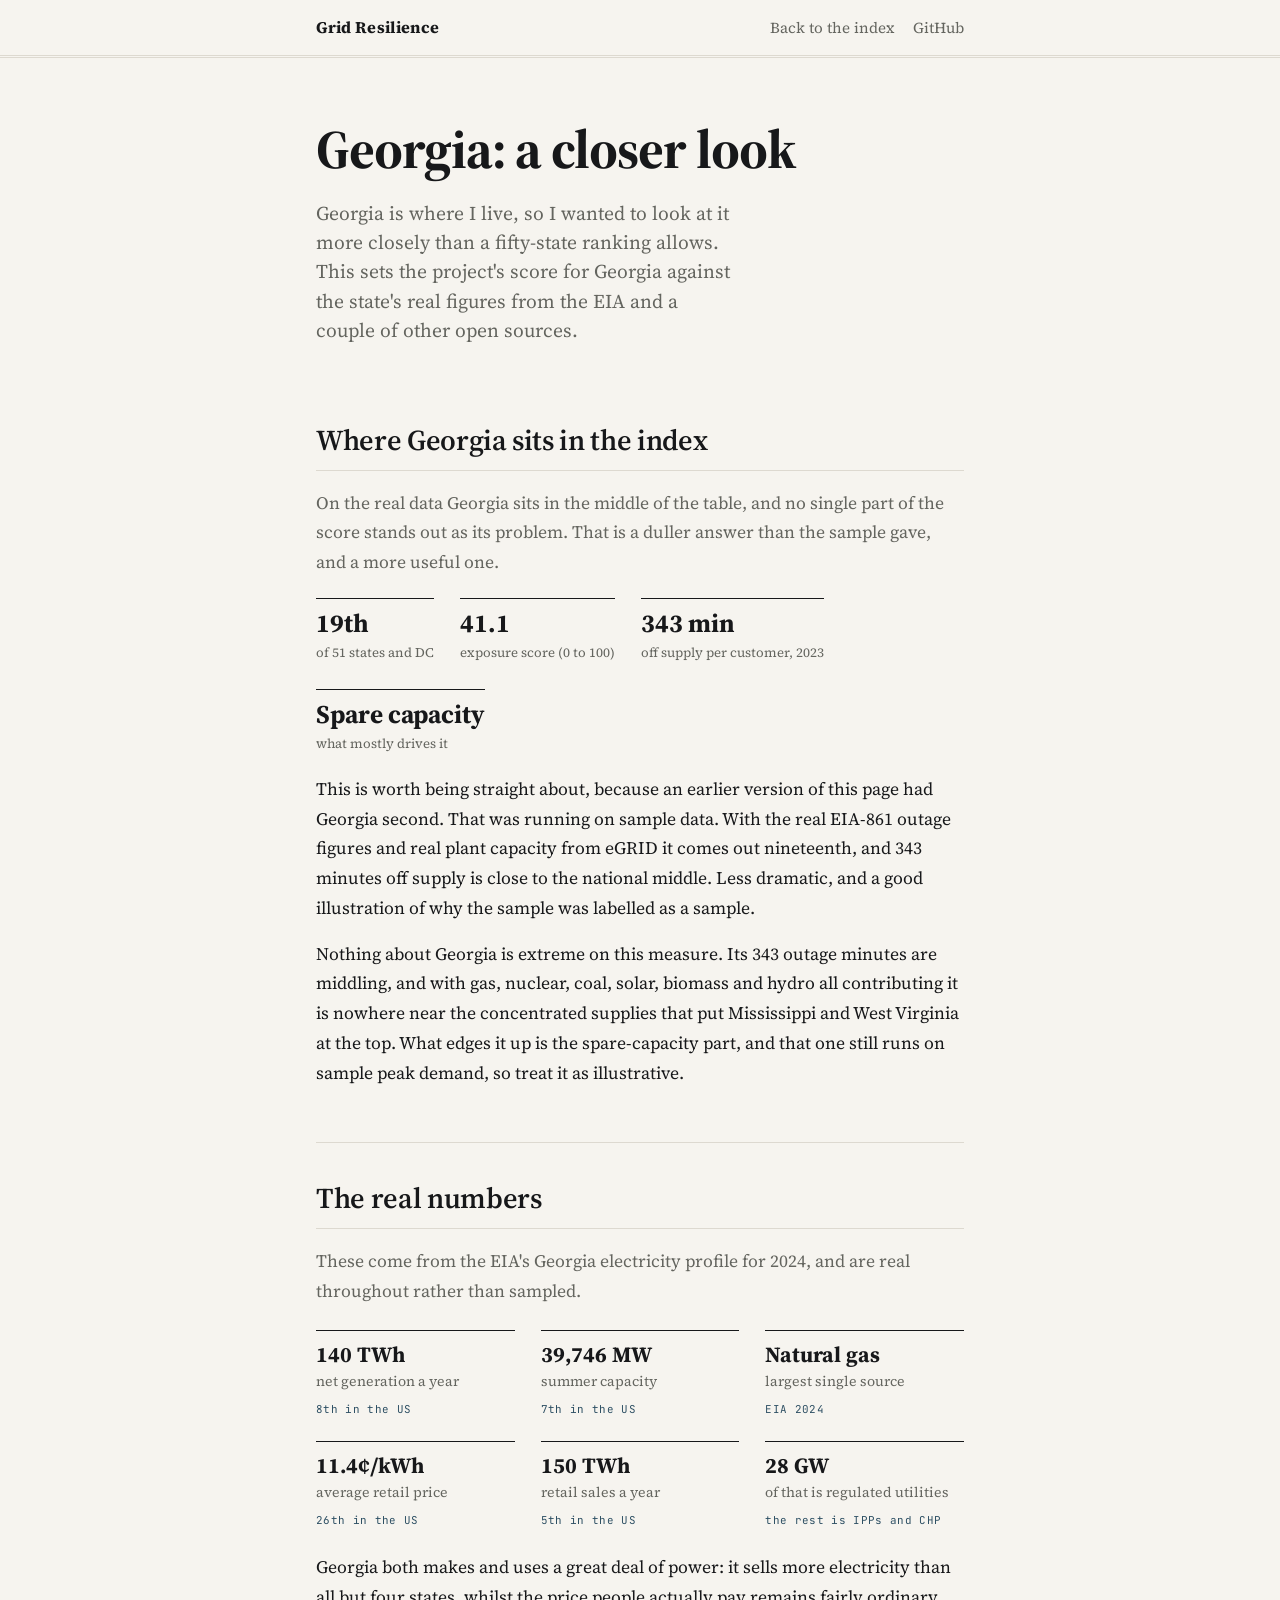
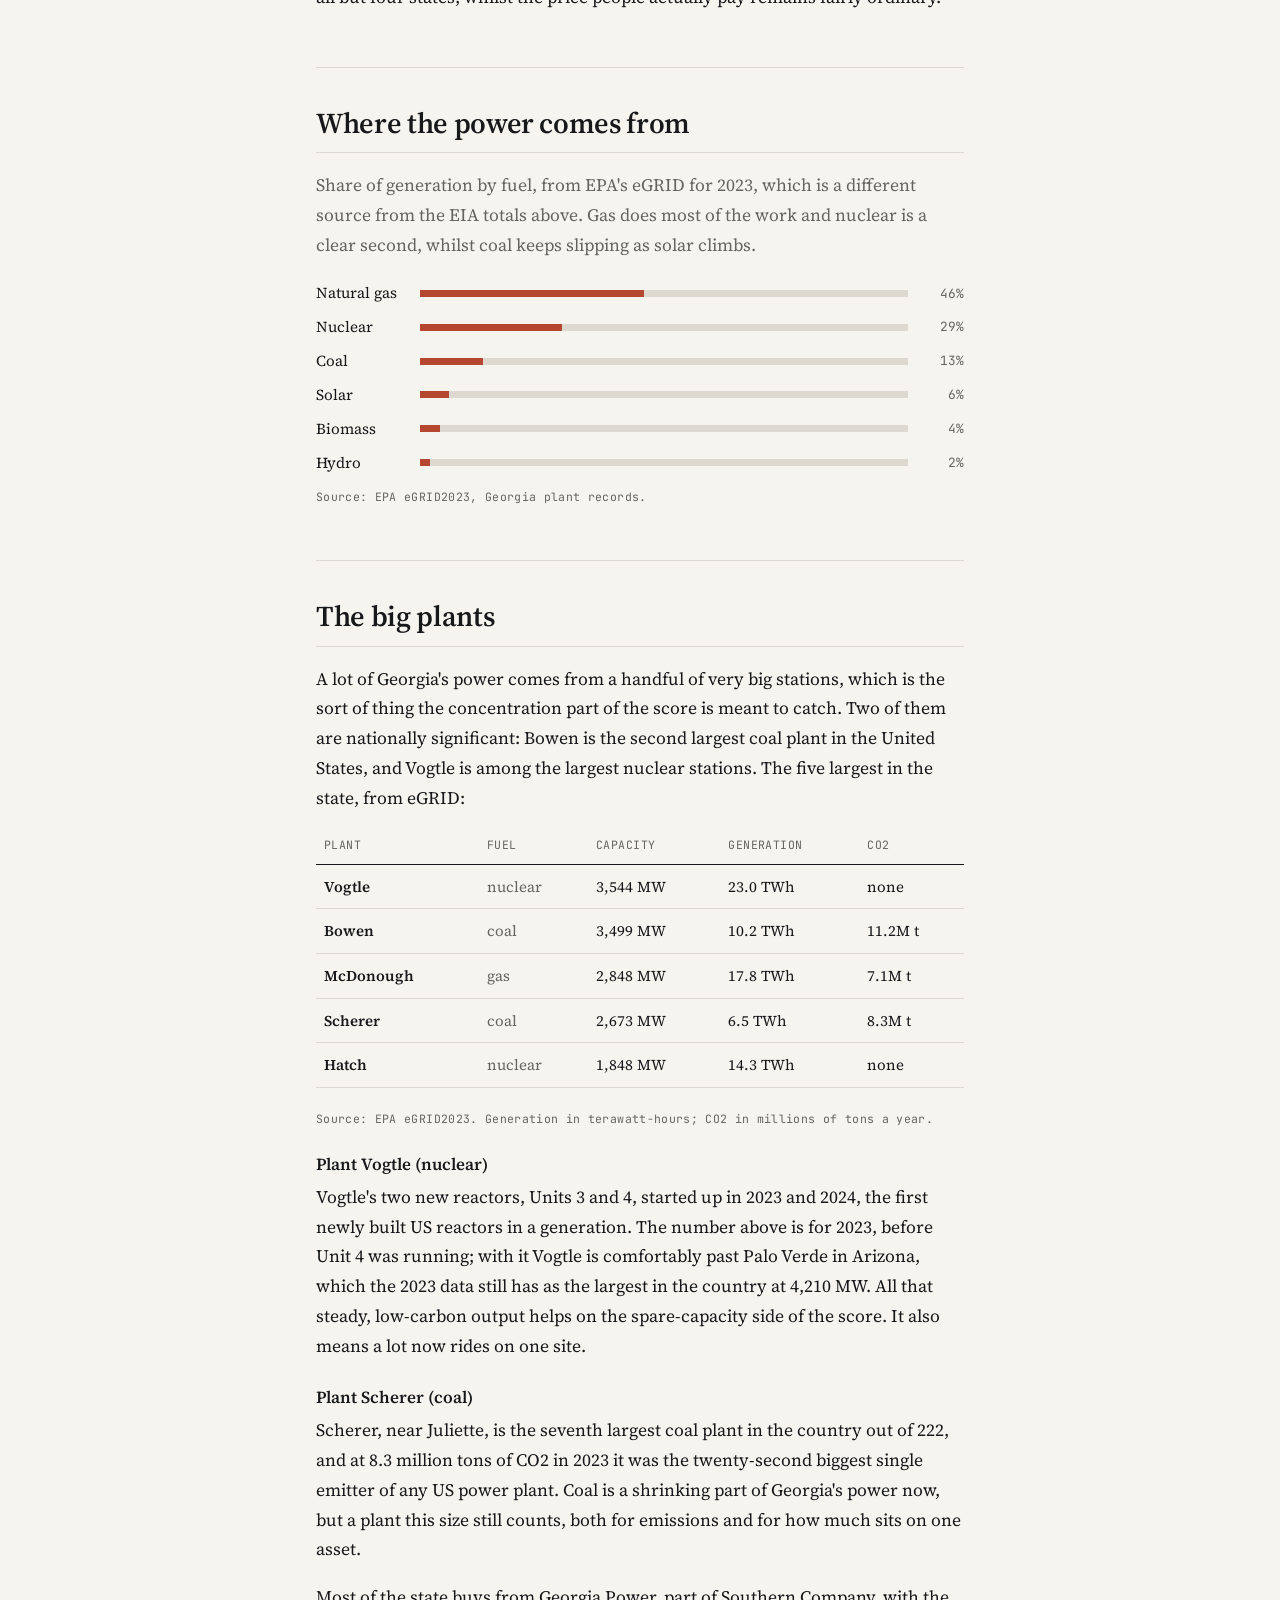
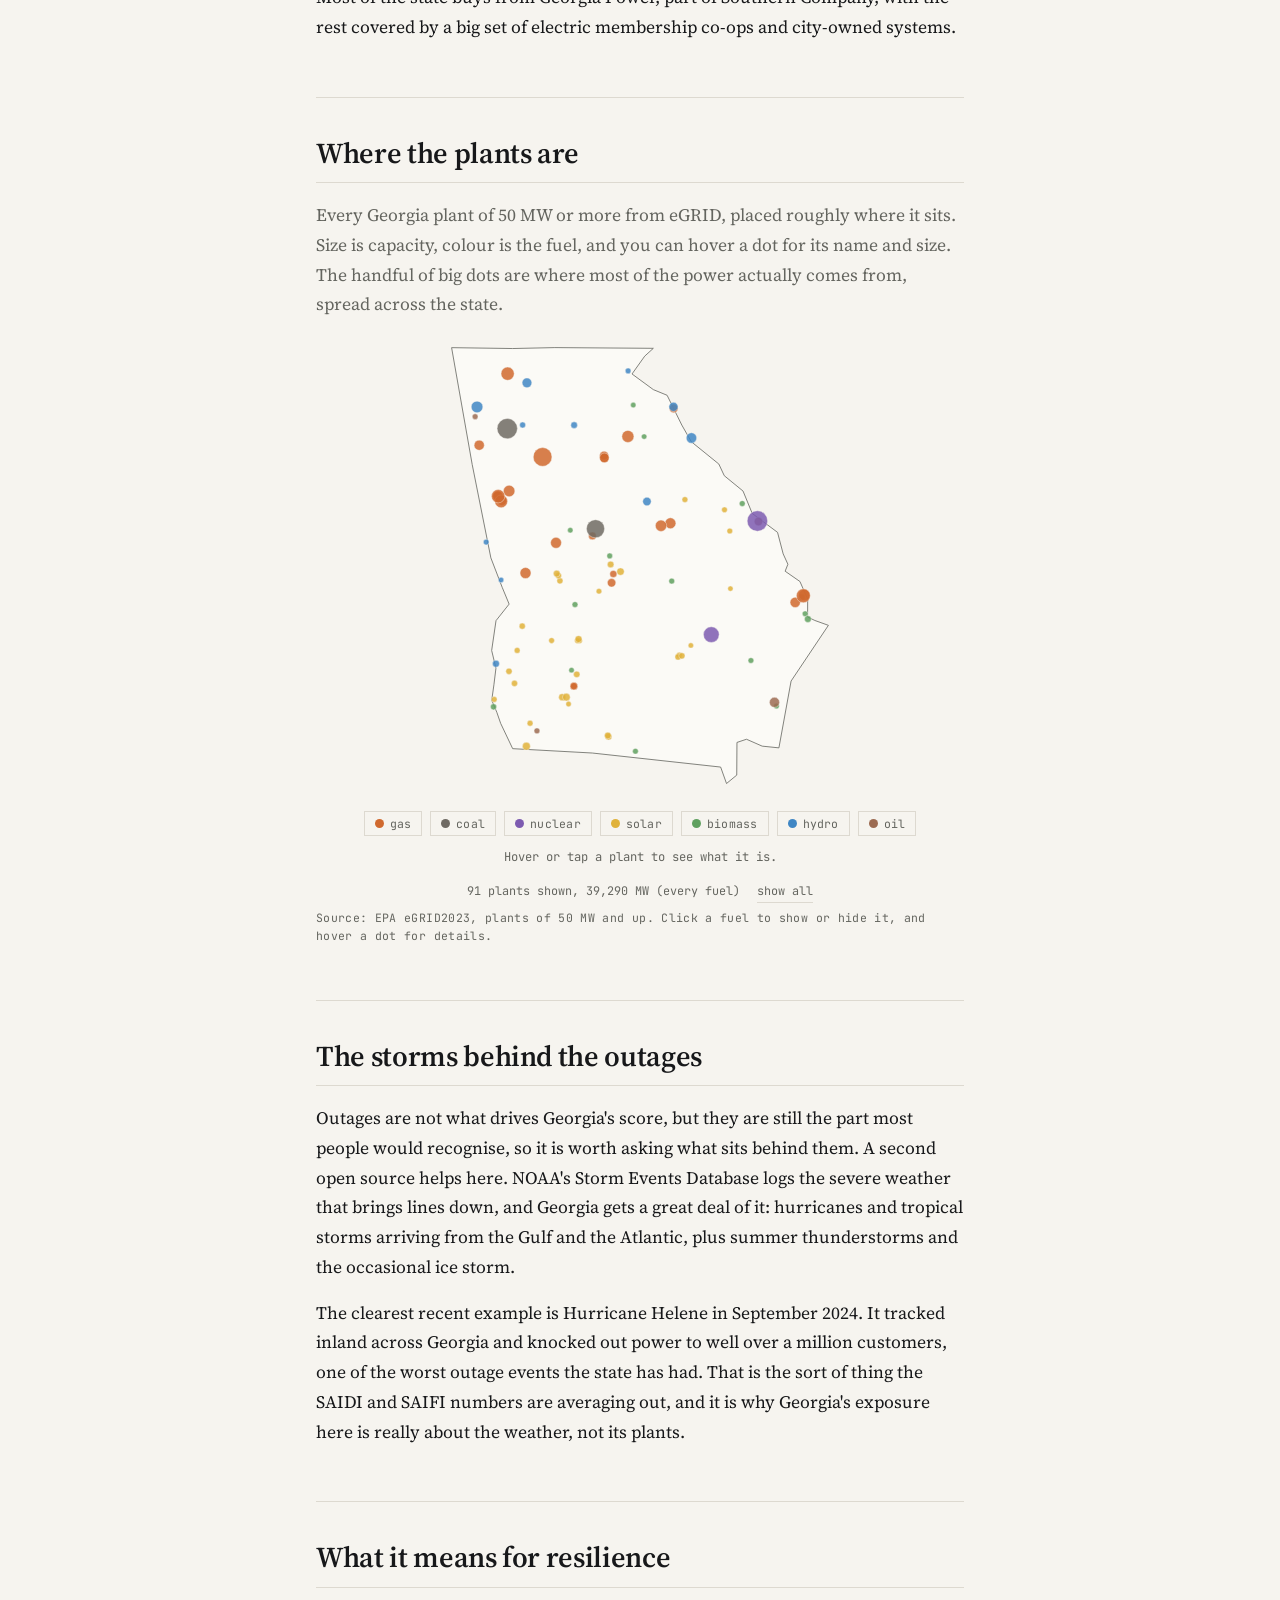
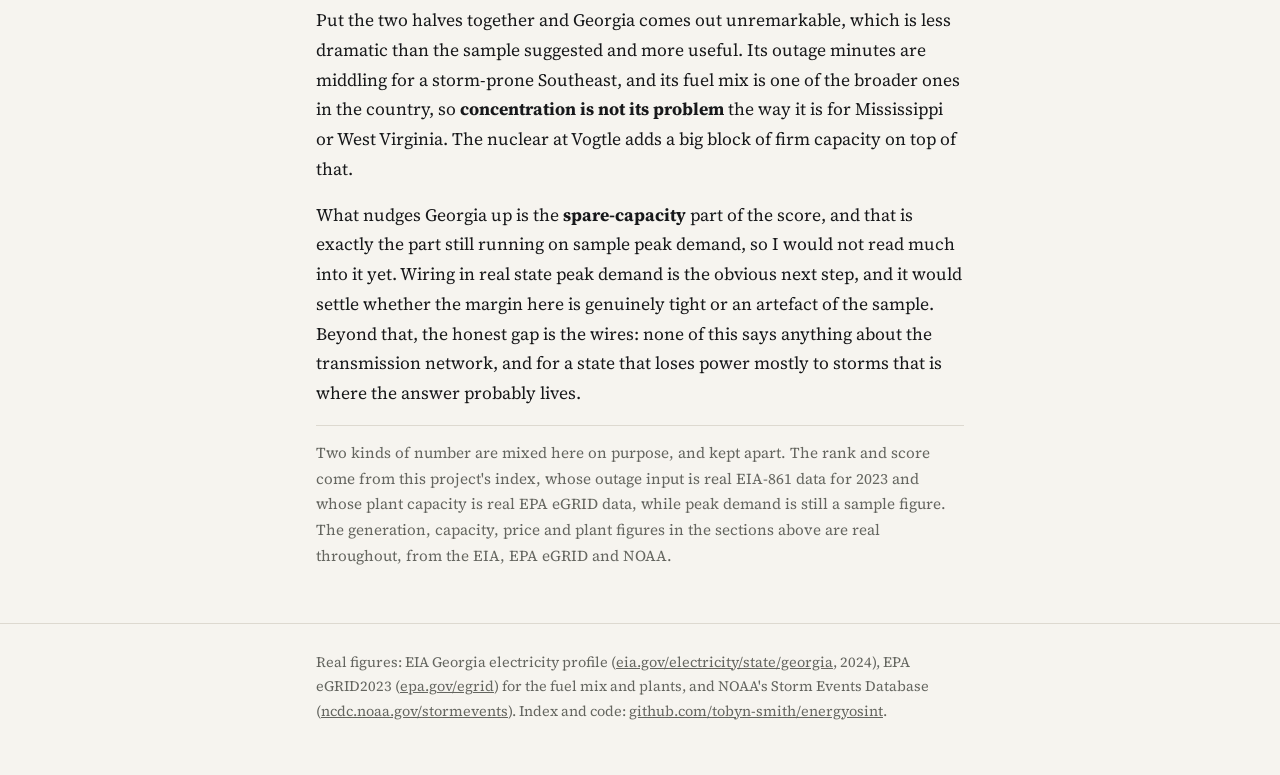
==== commit f36d1e4c: "tidy up the wording across the site and readme" ====
--- a/docs/georgia.html
+++ b/docs/georgia.html
@@ -93,14 +93,14 @@
     <div class="hero">
       <h1>Georgia: a closer look</h1>
       <p class="stand">Georgia is where I live, so I wanted to look at it more closely than a fifty-state
-      ranking lets you. This puts the project's score for Georgia next to the state's real numbers from the
+      ranking allows. This sets the project's score for Georgia against the state's real figures from the
       EIA and a couple of other open sources.</p>
     </div>
 
     <section>
       <h2>Where Georgia sits in the index</h2>
       <p class="lead">On the real data Georgia sits in the middle of the table, and no single part of the
-      score stands out as its problem.</p>
+      score stands out as its problem. That is a duller answer than the sample gave, and a more useful one.</p>
       <div class="rank">
         <div><b>19th</b><span>of 51 states and DC</span></div>
         <div><b>41.1</b><span>exposure score (0 to 100)</span></div>
@@ -119,8 +119,8 @@
 
     <section>
       <h2>The real numbers</h2>
-      <p class="lead">These come from the EIA's Georgia electricity profile for 2024. Real figures this
-      time, not the sample.</p>
+      <p class="lead">These come from the EIA's Georgia electricity profile for 2024, and are real
+      throughout rather than sampled.</p>
       <div class="stats">
         <div><b>140 TWh</b><span>net generation a year</span><br><small>8th in the US</small></div>
         <div><b>39,746 MW</b><span>summer capacity</span><br><small>7th in the US</small></div>
@@ -129,15 +129,15 @@
         <div><b>150 TWh</b><span>retail sales a year</span><br><small>5th in the US</small></div>
         <div><b>28 GW</b><span>of that is regulated utilities</span><br><small>the rest is IPPs and CHP</small></div>
       </div>
-      <p>Georgia both makes and uses a lot of power. It sells more electricity than all but four states,
-      but the price people pay is fairly ordinary.</p>
+      <p>Georgia both makes and uses a great deal of power: it sells more electricity than all but four
+      states, whilst the price people actually pay remains fairly ordinary.</p>
     </section>
 
     <section>
       <h2>Where the power comes from</h2>
-      <p class="lead">Share of generation by fuel, from EPA's eGRID for 2023 (a different source from the
-      EIA totals above). Gas does most of the work, nuclear is a clear second, and coal keeps slipping while
-      solar climbs.</p>
+      <p class="lead">Share of generation by fuel, from EPA's eGRID for 2023, which is a different source
+      from the EIA totals above. Gas does most of the work and nuclear is a clear second, whilst coal keeps
+      slipping as solar climbs.</p>
       <div class="mix">
         <div class="row"><span>Natural gas</span><div class="track"><i style="width:46%"></i></div><span class="pct">46%</span></div>
         <div class="row"><span>Nuclear</span><div class="track"><i style="width:29%"></i></div><span class="pct">29%</span></div>
@@ -302,11 +302,11 @@
 
     <section>
       <h2>The storms behind the outages</h2>
-      <p>Outage burden is still the biggest part of Georgia's score, so what sits behind it? A second open
-      source helps here. NOAA's Storm Events
-      Database logs the severe weather that takes the power down, and Georgia gets a lot of it: hurricanes
-      and tropical storms coming up from the Gulf and the Atlantic, plus summer thunderstorms and the odd
-      ice storm.</p>
+      <p>Outages are not what drives Georgia's score, but they are still the part most people would
+      recognise, so it is worth asking what sits behind them. A second open source helps here. NOAA's Storm
+      Events Database logs the severe weather that brings lines down, and Georgia gets a great deal of it:
+      hurricanes and tropical storms arriving from the Gulf and the Atlantic, plus summer thunderstorms and
+      the occasional ice storm.</p>
       <p>The clearest recent example is Hurricane Helene in September 2024. It tracked inland across Georgia
       and knocked out power to well over a million customers, one of the worst outage events the state has
       had. That is the sort of thing the SAIDI and SAIFI numbers are averaging out, and it is why Georgia's
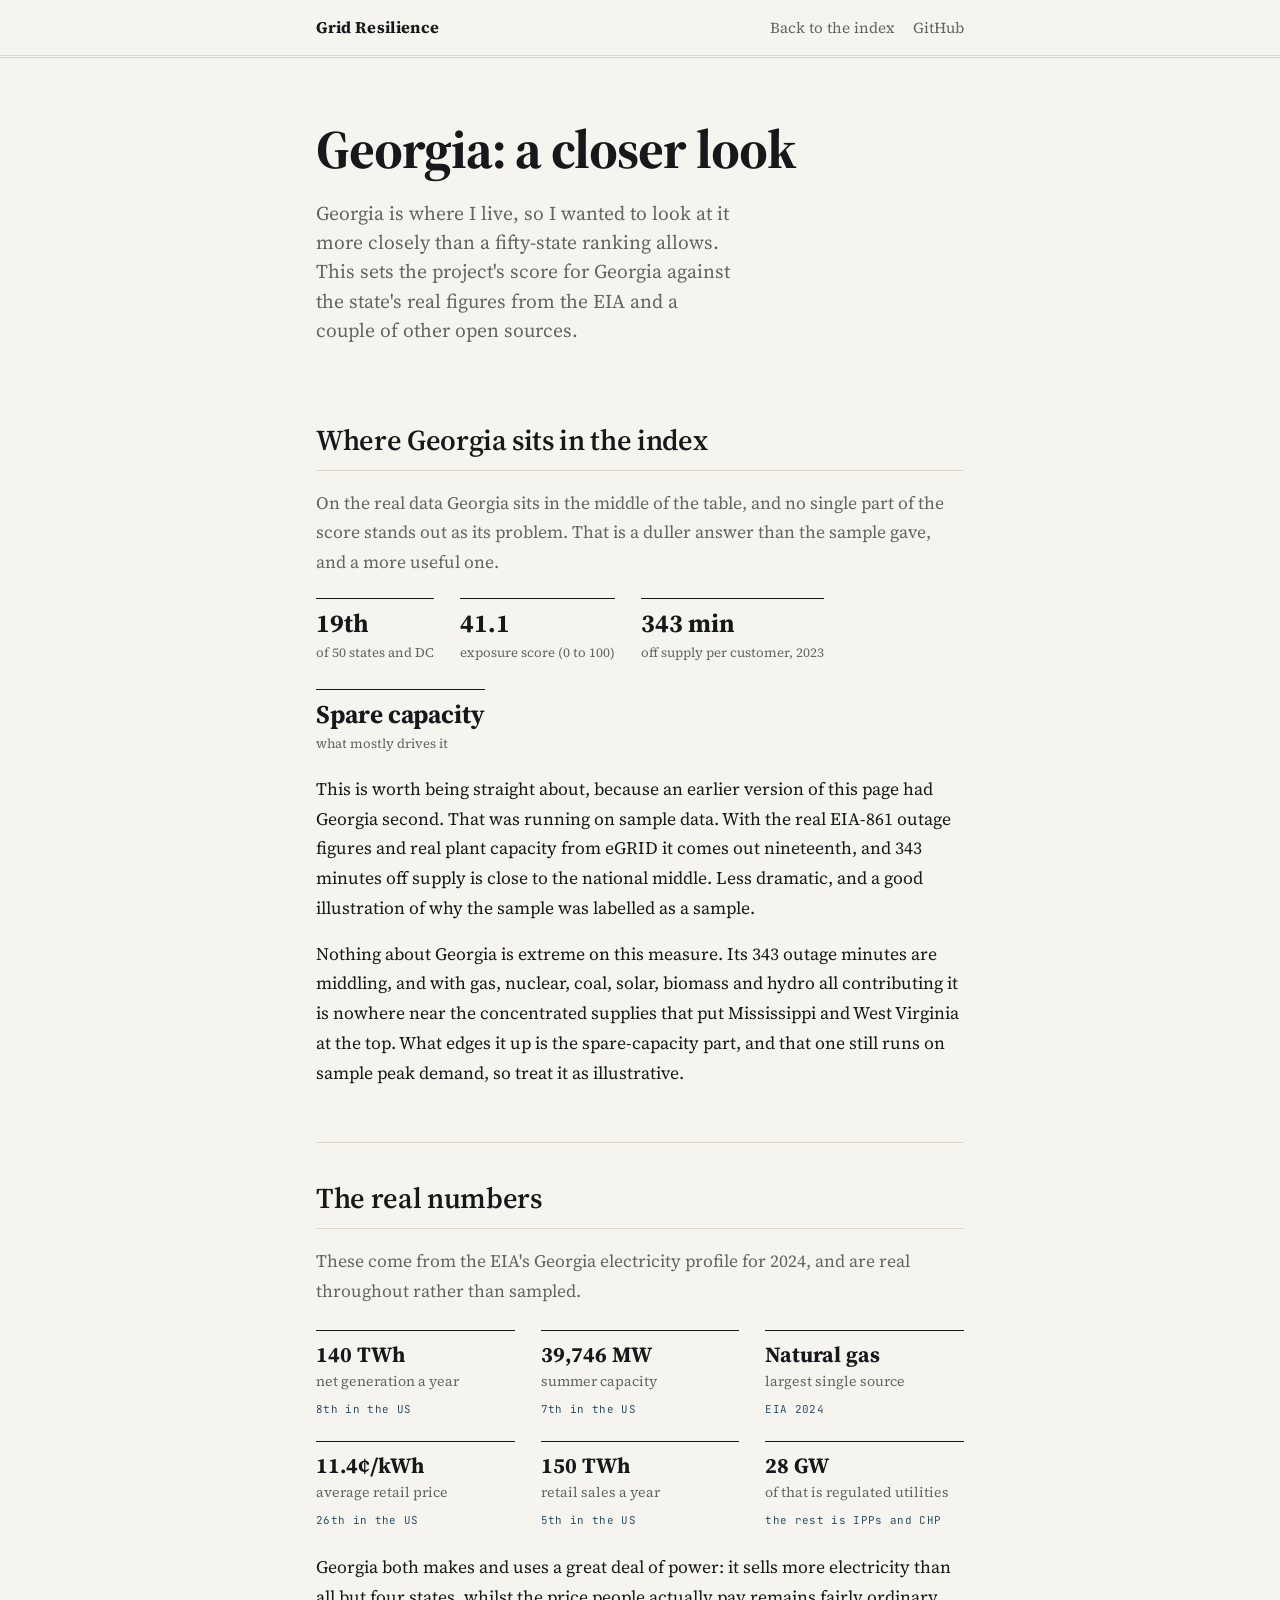
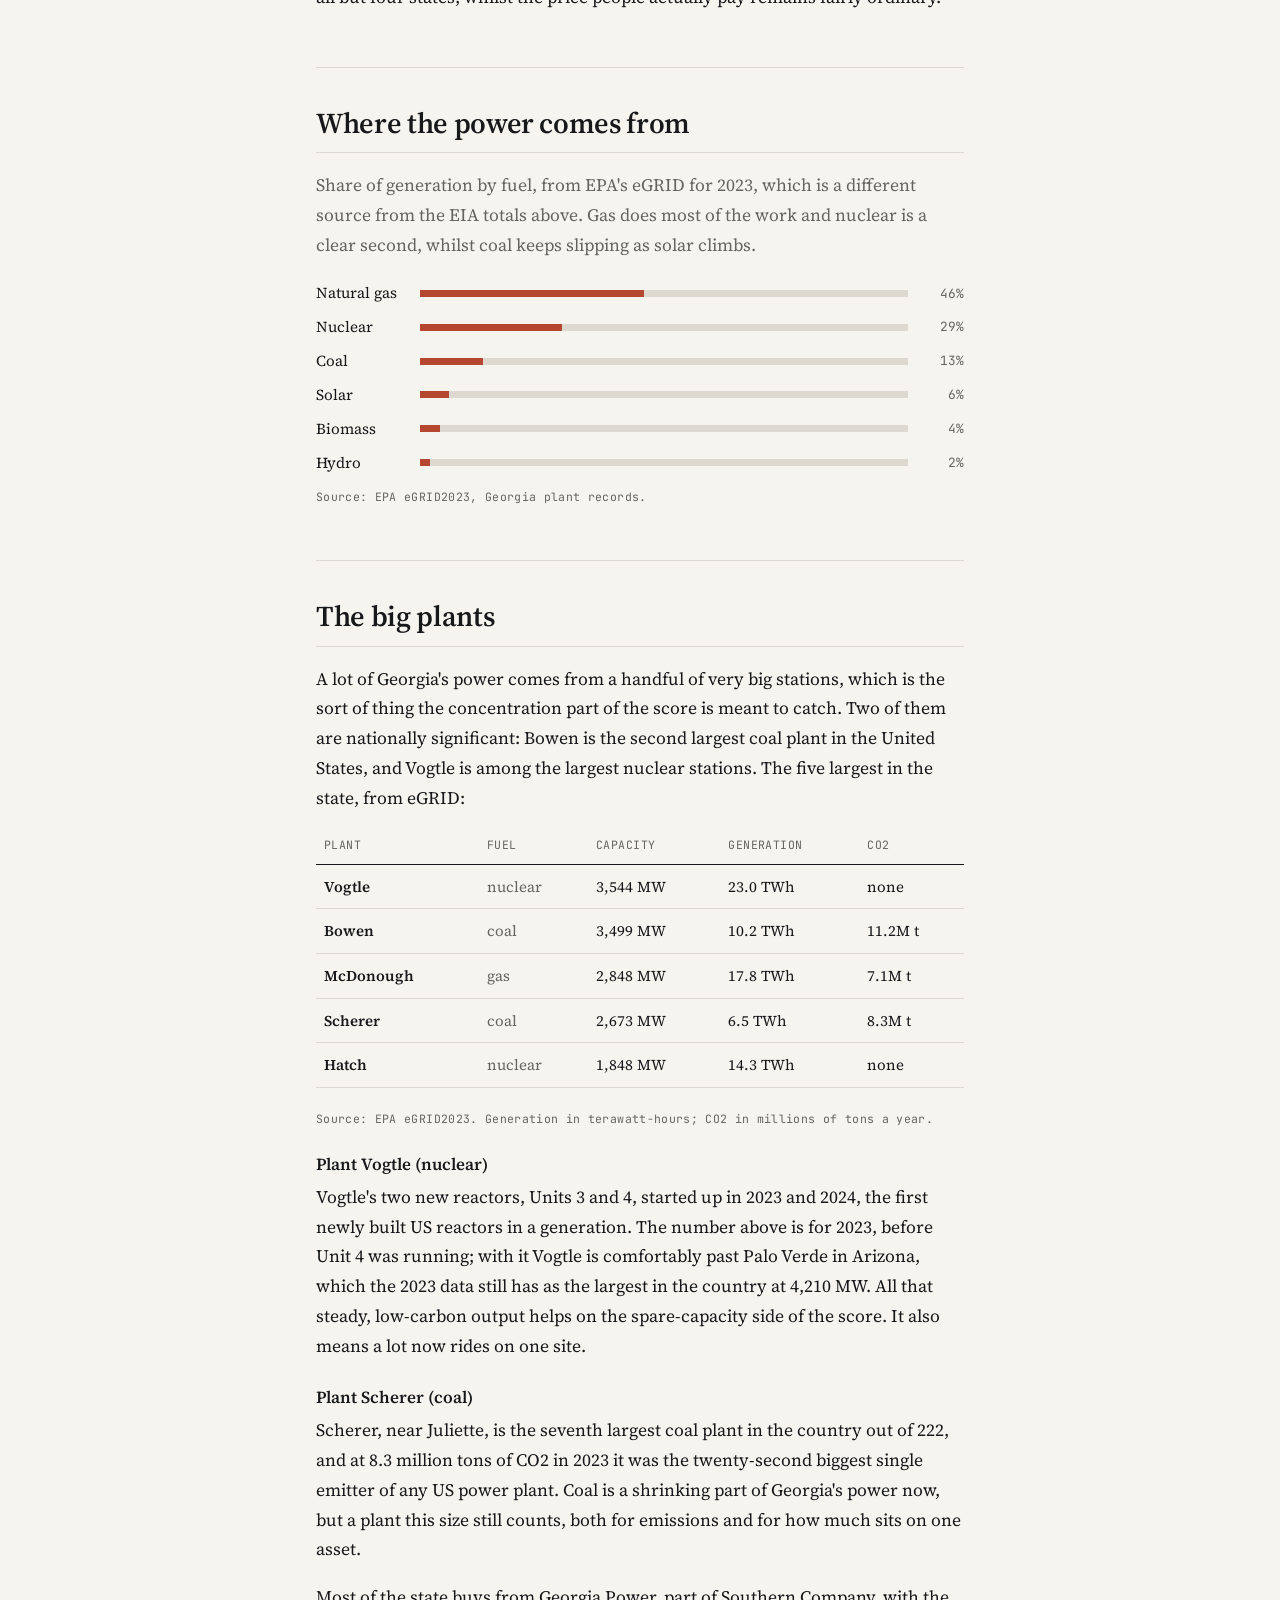
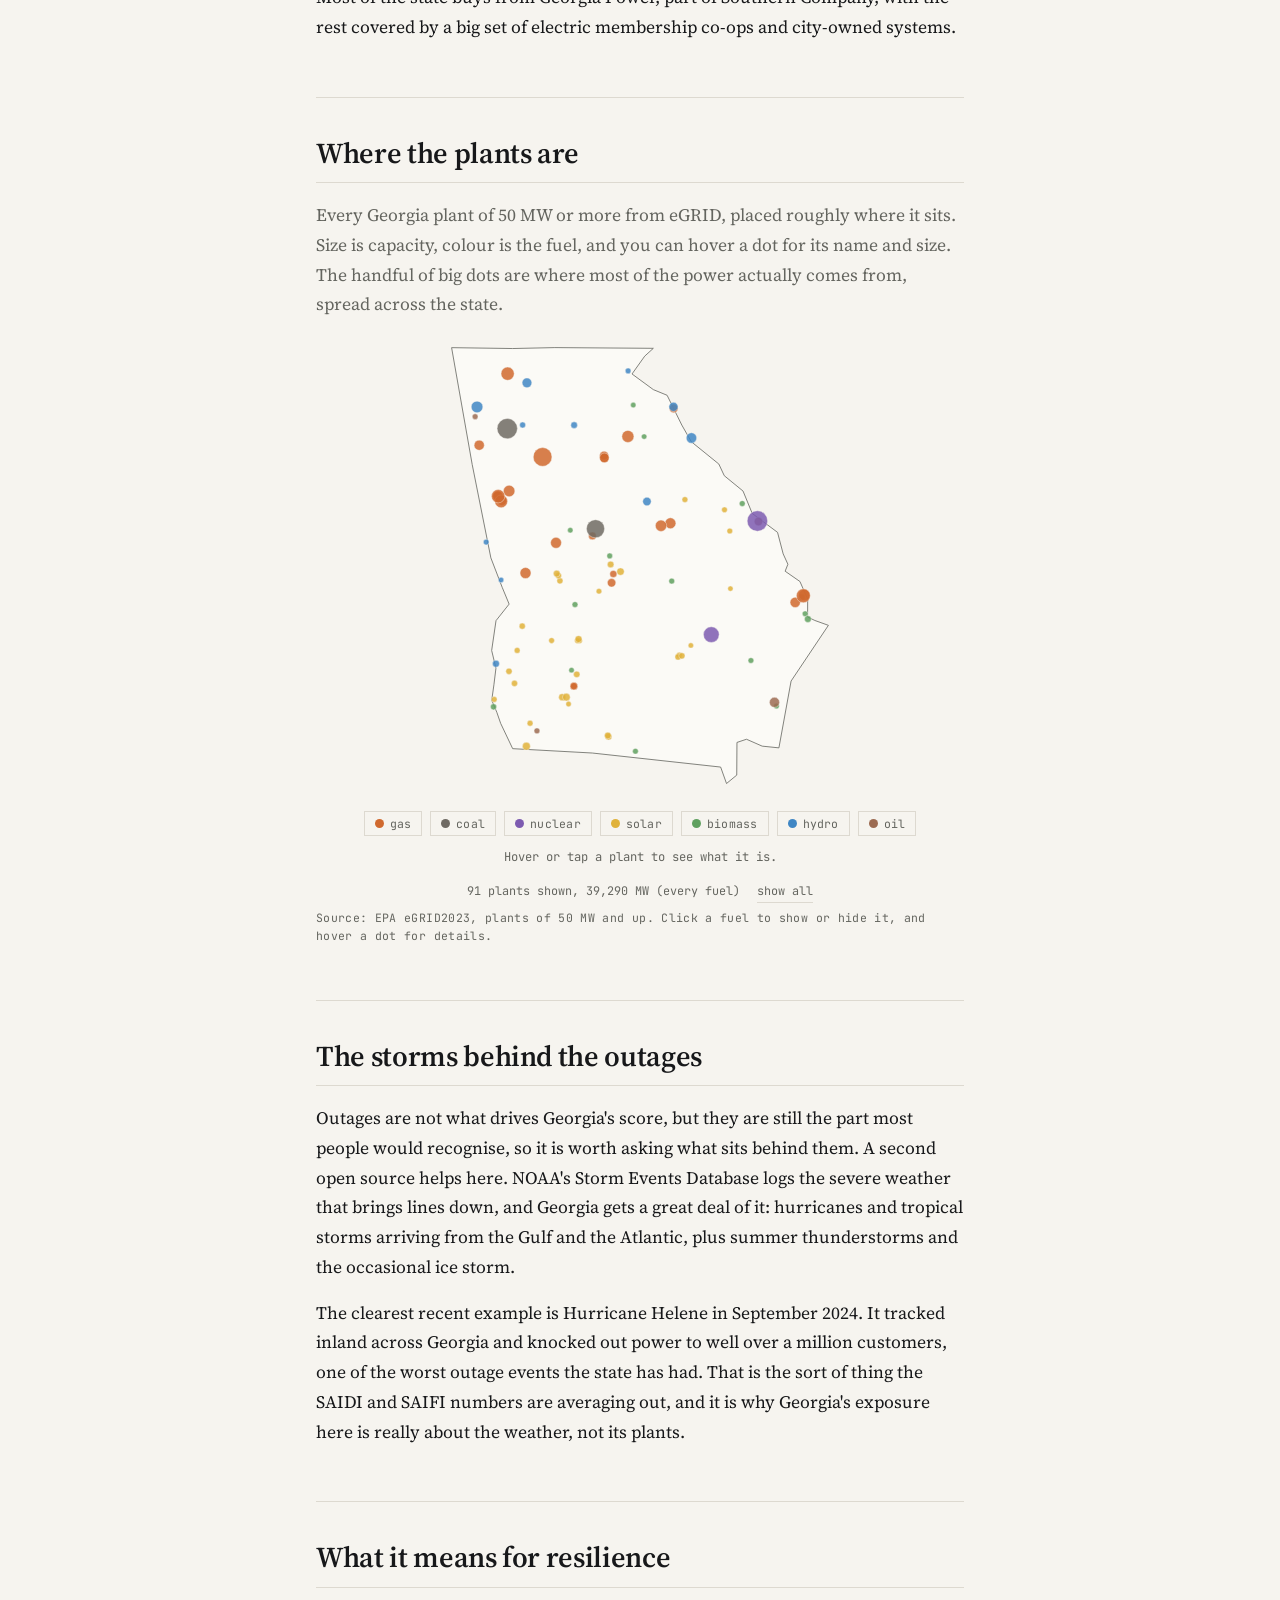
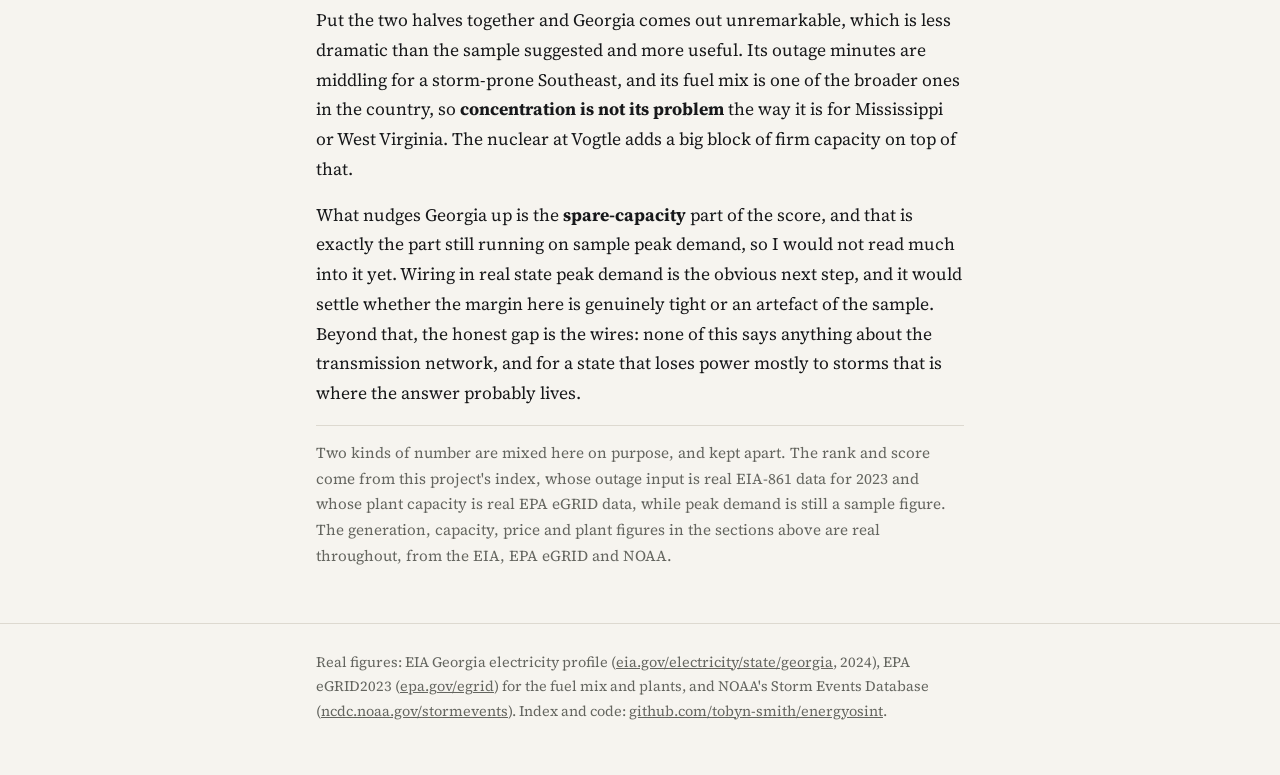
==== commit 9a3077cd: "Fix Georgia deep-dive copy that double-counted DC Co-authored-by: tobyn <tobyn-smith@users.noreply.g" ====
--- a/docs/georgia.html
+++ b/docs/georgia.html
@@ -102,7 +102,7 @@
       <p class="lead">On the real data Georgia sits in the middle of the table, and no single part of the
       score stands out as its problem. That is a duller answer than the sample gave, and a more useful one.</p>
       <div class="rank">
-        <div><b>19th</b><span>of 51 states and DC</span></div>
+        <div><b>19th</b><span>of 50 states and DC</span></div>
         <div><b>41.1</b><span>exposure score (0 to 100)</span></div>
         <div><b>343 min</b><span>off supply per customer, 2023</span></div>
         <div><b>Spare capacity</b><span>what mostly drives it</span></div>
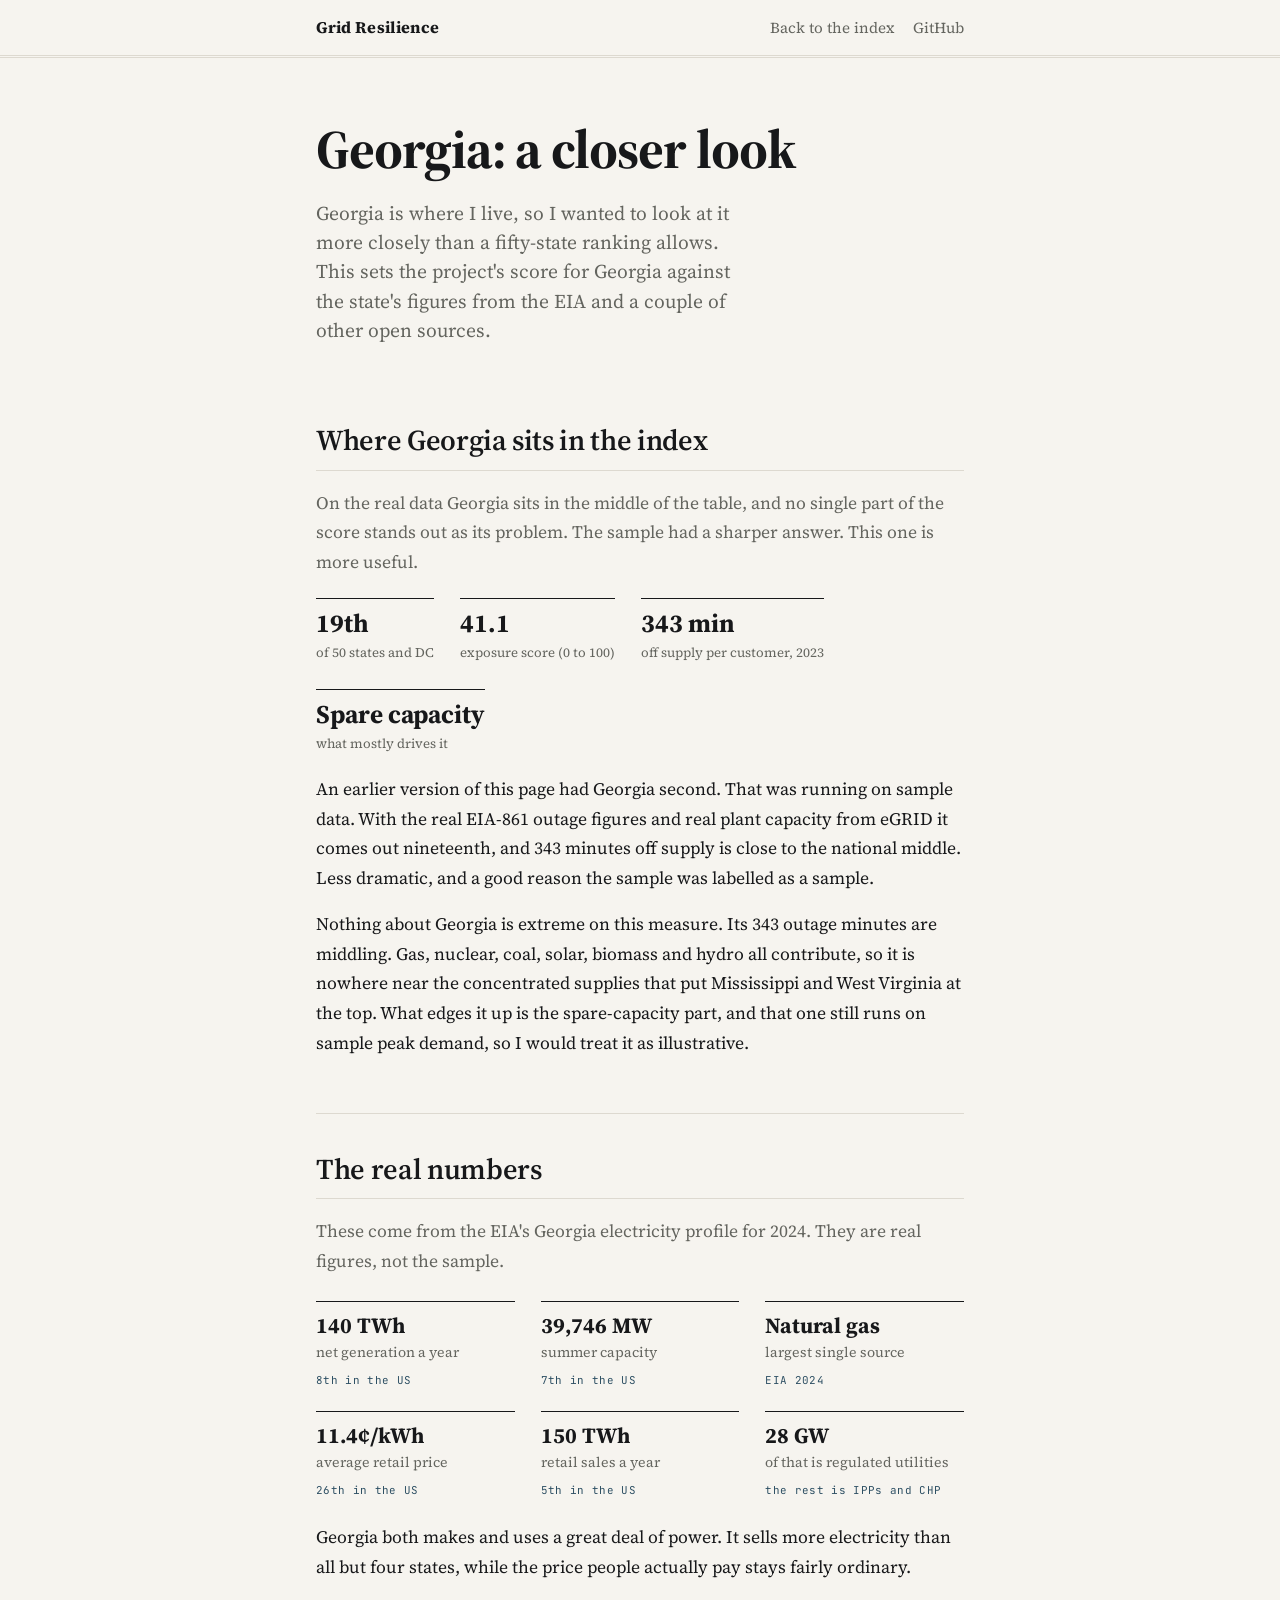
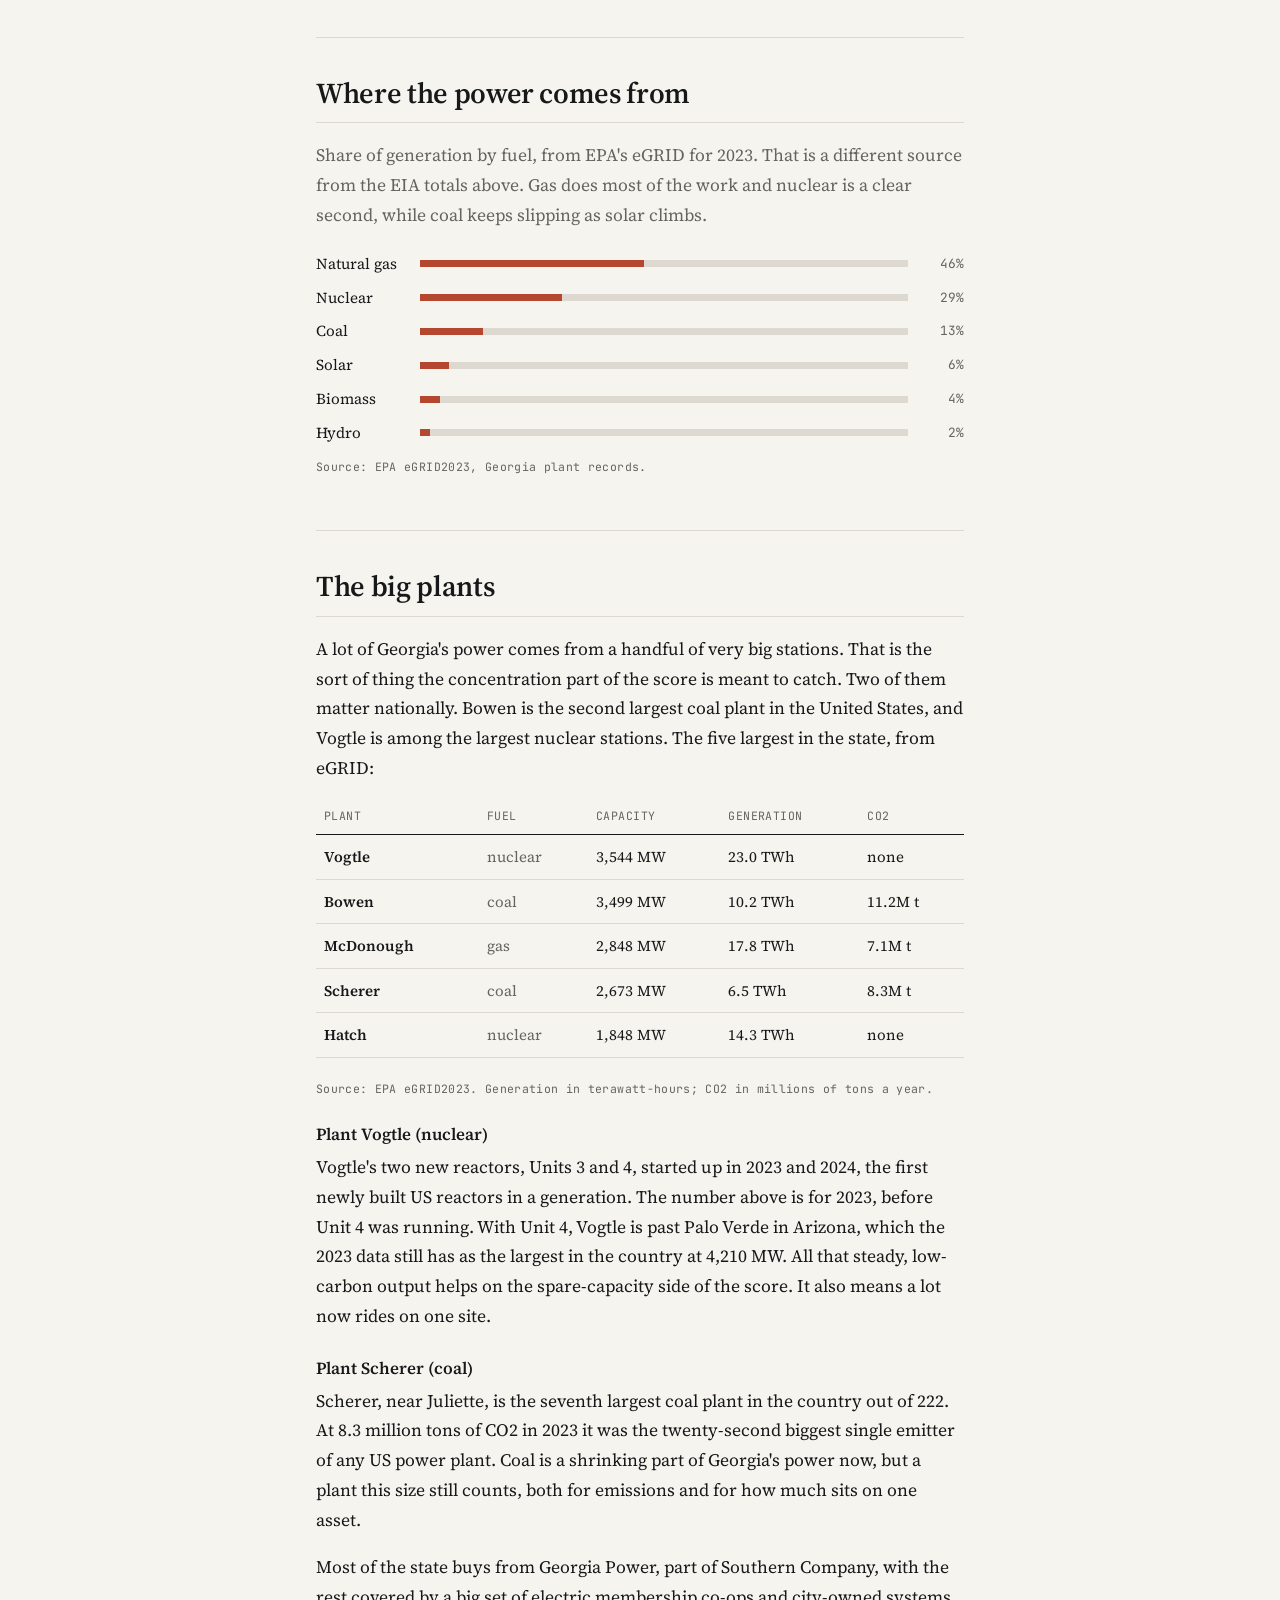
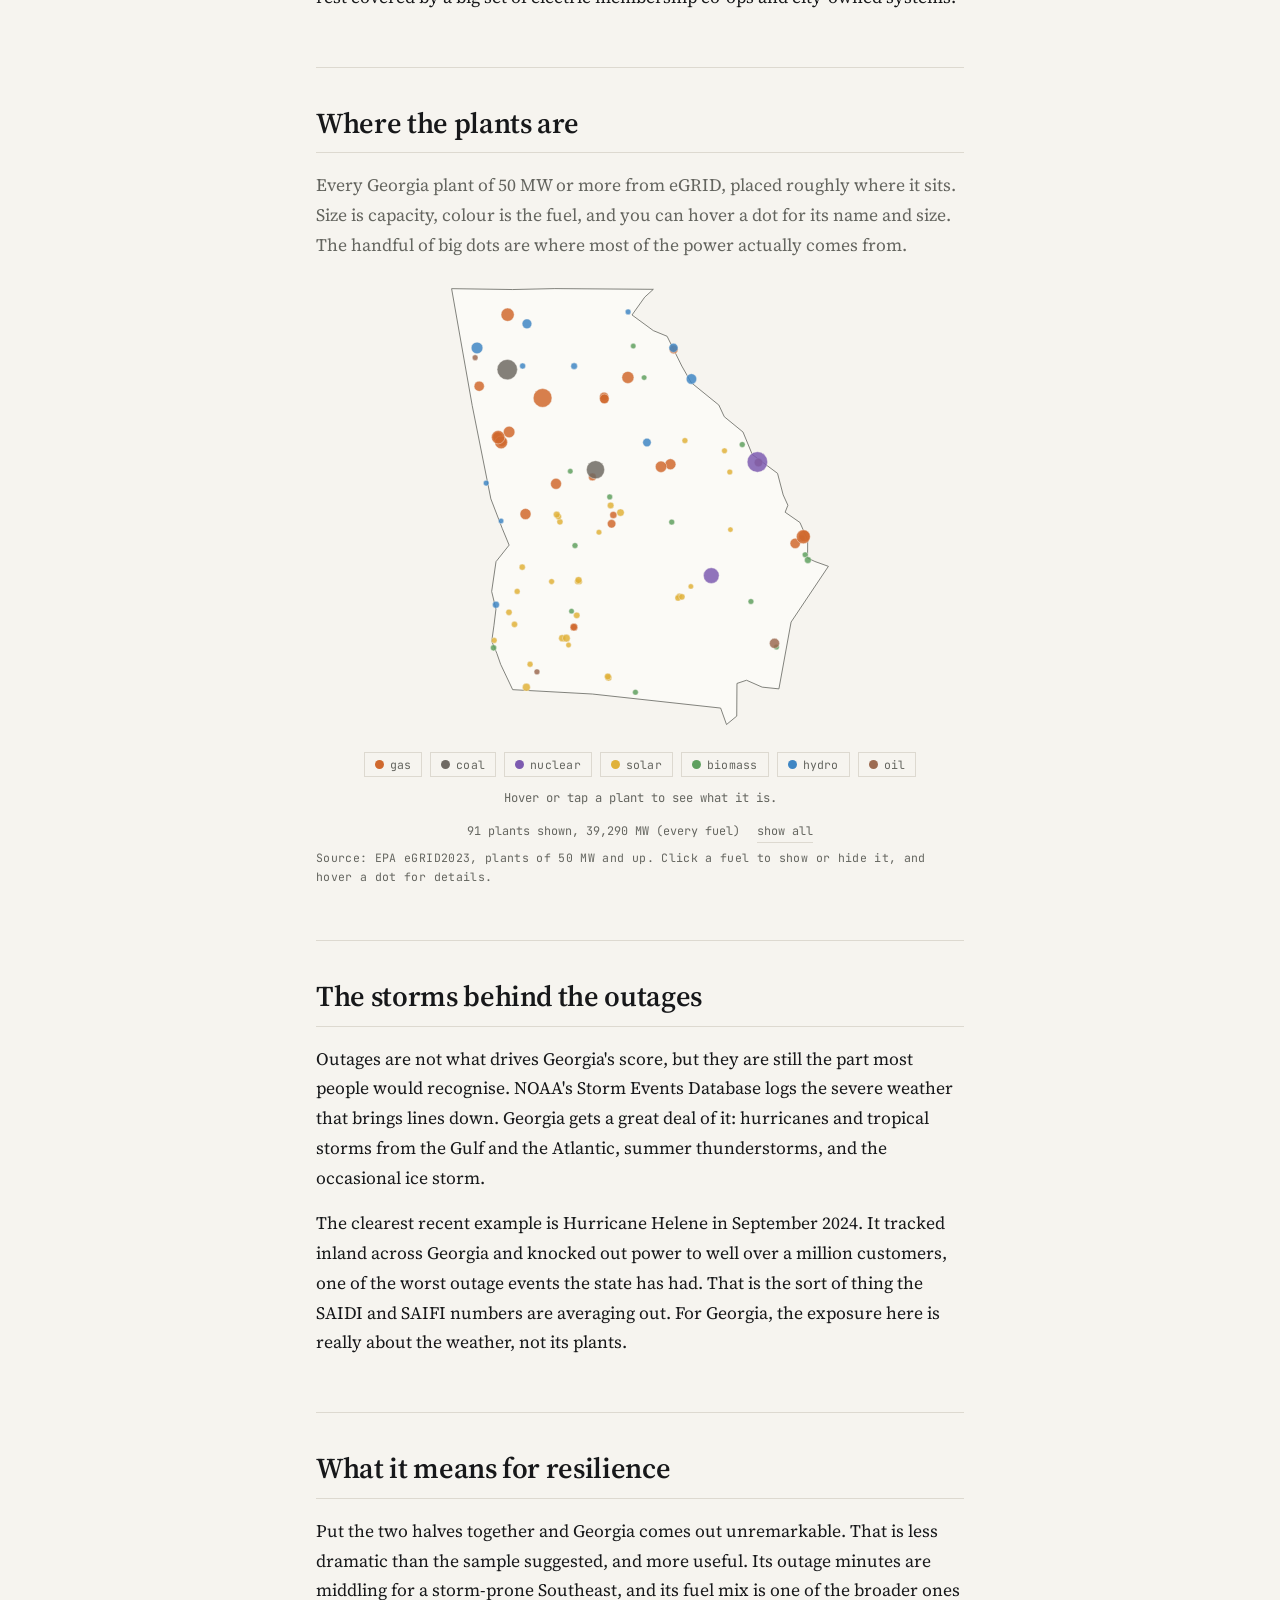
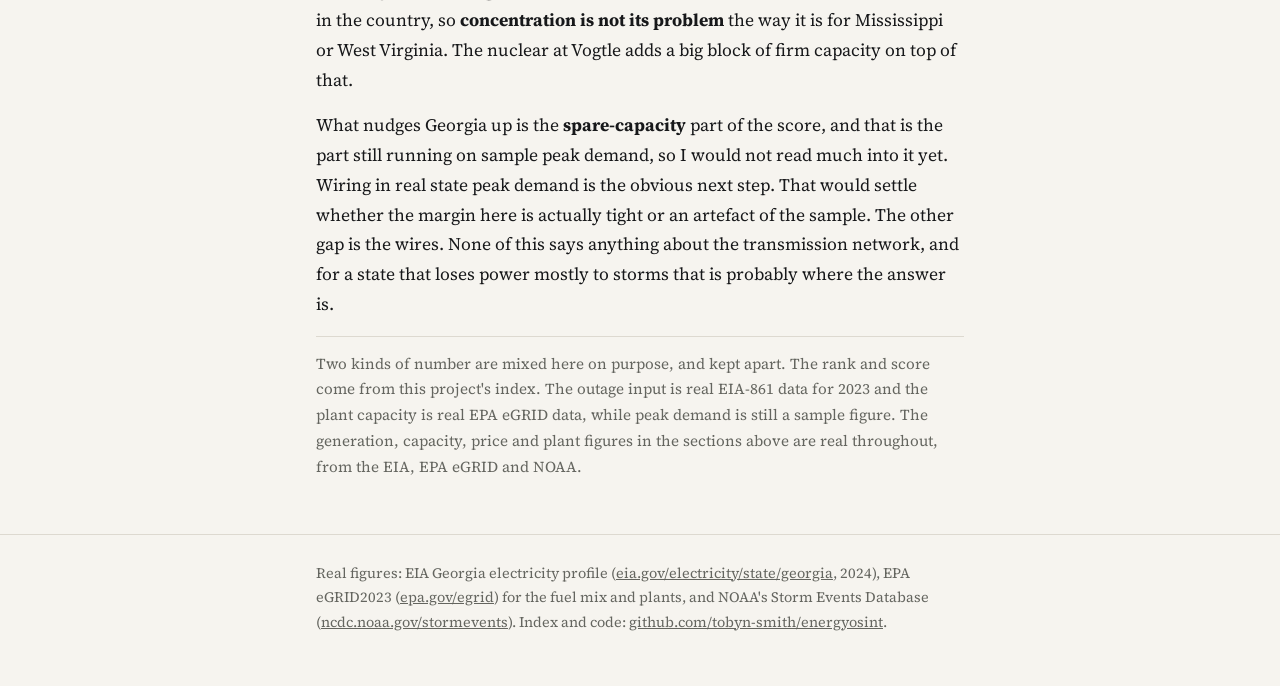
==== commit c631617e: "rewrite the public pages in a plainer voice Co-authored-by: txbyz123 <txbyz123@gmail.com>" ====
--- a/docs/georgia.html
+++ b/docs/georgia.html
@@ -4,12 +4,12 @@
   <meta charset="utf-8">
   <meta name="viewport" content="width=device-width, initial-scale=1">
   <title>Georgia: a closer look | Grid Resilience Exposure Index</title>
-  <meta name="description" content="A closer look at Georgia's electricity system, pairing the exposure index with real EIA figures.">
+  <meta name="description" content="A closer look at Georgia's electricity system, setting the exposure score next to real EIA figures.">
   <link rel="icon" href="data:image/svg+xml,<svg xmlns='http://www.w3.org/2000/svg' viewBox='0 0 32 32'><rect width='32' height='32' fill='%2317181a'/><rect x='6' y='19' width='5' height='7' fill='%23f6f4ef'/><rect x='13.5' y='13' width='5' height='13' fill='%23e08a63'/><rect x='21' y='7' width='5' height='19' fill='%23b5462f'/></svg>">
   <meta name="theme-color" content="#f6f4ef">
   <meta property="og:type" content="article">
   <meta property="og:title" content="Georgia: a closer look">
-  <meta property="og:description" content="Georgia's electricity system in detail, pairing the exposure score with real EIA, EPA and NOAA figures and a filterable map of every large power plant.">
+  <meta property="og:description" content="Georgia's electricity system in more detail, with the exposure score set next to real EIA, EPA and NOAA figures and a map of every large power plant.">
   <meta property="og:url" content="https://tobyn-smith.github.io/energyosint/georgia.html">
   <meta property="og:image" content="https://tobyn-smith.github.io/energyosint/assets/og.png">
   <meta name="twitter:card" content="summary_large_image">
@@ -93,34 +93,34 @@
     <div class="hero">
       <h1>Georgia: a closer look</h1>
       <p class="stand">Georgia is where I live, so I wanted to look at it more closely than a fifty-state
-      ranking allows. This sets the project's score for Georgia against the state's real figures from the
+      ranking allows. This sets the project's score for Georgia against the state's figures from the
       EIA and a couple of other open sources.</p>
     </div>
 
     <section>
       <h2>Where Georgia sits in the index</h2>
       <p class="lead">On the real data Georgia sits in the middle of the table, and no single part of the
-      score stands out as its problem. That is a duller answer than the sample gave, and a more useful one.</p>
+      score stands out as its problem. The sample had a sharper answer. This one is more useful.</p>
       <div class="rank">
         <div><b>19th</b><span>of 50 states and DC</span></div>
         <div><b>41.1</b><span>exposure score (0 to 100)</span></div>
         <div><b>343 min</b><span>off supply per customer, 2023</span></div>
         <div><b>Spare capacity</b><span>what mostly drives it</span></div>
       </div>
-      <p style="margin-top:20px">This is worth being straight about, because an earlier version of this page
-      had Georgia second. That was running on sample data. With the real EIA-861 outage figures and real
-      plant capacity from eGRID it comes out nineteenth, and 343 minutes off supply is close to the national
-      middle. Less dramatic, and a good illustration of why the sample was labelled as a sample.</p>
-      <p>Nothing about Georgia is extreme on this measure. Its 343 outage minutes are middling, and with gas,
-      nuclear, coal, solar, biomass and hydro all contributing it is nowhere near the concentrated supplies
+      <p style="margin-top:20px">An earlier version of this page had Georgia second. That was running on sample data.
+      With the real EIA-861 outage figures and real plant capacity from eGRID it comes out nineteenth, and
+      343 minutes off supply is close to the national middle. Less dramatic, and a good reason the sample
+      was labelled as a sample.</p>
+      <p>Nothing about Georgia is extreme on this measure. Its 343 outage minutes are middling. Gas,
+      nuclear, coal, solar, biomass and hydro all contribute, so it is nowhere near the concentrated supplies
       that put Mississippi and West Virginia at the top. What edges it up is the spare-capacity part, and
-      that one still runs on sample peak demand, so treat it as illustrative.</p>
+      that one still runs on sample peak demand, so I would treat it as illustrative.</p>
     </section>
 
     <section>
       <h2>The real numbers</h2>
-      <p class="lead">These come from the EIA's Georgia electricity profile for 2024, and are real
-      throughout rather than sampled.</p>
+      <p class="lead">These come from the EIA's Georgia electricity profile for 2024. They are real
+      figures, not the sample.</p>
       <div class="stats">
         <div><b>140 TWh</b><span>net generation a year</span><br><small>8th in the US</small></div>
         <div><b>39,746 MW</b><span>summer capacity</span><br><small>7th in the US</small></div>
@@ -129,14 +129,14 @@
         <div><b>150 TWh</b><span>retail sales a year</span><br><small>5th in the US</small></div>
         <div><b>28 GW</b><span>of that is regulated utilities</span><br><small>the rest is IPPs and CHP</small></div>
       </div>
-      <p>Georgia both makes and uses a great deal of power: it sells more electricity than all but four
-      states, whilst the price people actually pay remains fairly ordinary.</p>
+      <p>Georgia both makes and uses a great deal of power. It sells more electricity than all but four
+      states, while the price people actually pay stays fairly ordinary.</p>
     </section>
 
     <section>
       <h2>Where the power comes from</h2>
-      <p class="lead">Share of generation by fuel, from EPA's eGRID for 2023, which is a different source
-      from the EIA totals above. Gas does most of the work and nuclear is a clear second, whilst coal keeps
+      <p class="lead">Share of generation by fuel, from EPA's eGRID for 2023. That is a different source
+      from the EIA totals above. Gas does most of the work and nuclear is a clear second, while coal keeps
       slipping as solar climbs.</p>
       <div class="mix">
         <div class="row"><span>Natural gas</span><div class="track"><i style="width:46%"></i></div><span class="pct">46%</span></div>
@@ -151,8 +151,8 @@
 
     <section>
       <h2>The big plants</h2>
-      <p>A lot of Georgia's power comes from a handful of very big stations, which is the sort of thing the
-      concentration part of the score is meant to catch. Two of them are nationally significant: Bowen is the
+      <p>A lot of Georgia's power comes from a handful of very big stations. That is the sort of thing the
+      concentration part of the score is meant to catch. Two of them matter nationally. Bowen is the
       second largest coal plant in the United States, and Vogtle is among the largest nuclear stations. The
       five largest in the state, from eGRID:</p>
 
@@ -172,13 +172,13 @@
 
       <h3>Plant Vogtle (nuclear)</h3>
       <p>Vogtle's two new reactors, Units 3 and 4, started up in 2023 and 2024, the first newly built US
-      reactors in a generation. The number above is for 2023, before Unit 4 was running; with it Vogtle is
-      comfortably past Palo Verde in Arizona, which the 2023 data still has as the largest in the country at
+      reactors in a generation. The number above is for 2023, before Unit 4 was running. With Unit 4, Vogtle is
+      past Palo Verde in Arizona, which the 2023 data still has as the largest in the country at
       4,210 MW. All that steady, low-carbon output helps on
       the spare-capacity side of the score. It also means a lot now rides on one site.</p>
 
       <h3>Plant Scherer (coal)</h3>
-      <p>Scherer, near Juliette, is the seventh largest coal plant in the country out of 222, and at 8.3
+      <p>Scherer, near Juliette, is the seventh largest coal plant in the country out of 222. At 8.3
       million tons of CO2 in 2023 it was the twenty-second biggest single emitter of any US power plant. Coal is a shrinking part of Georgia's power
       now, but a plant this size still counts, both for emissions and for how much sits on one asset.</p>
 
@@ -190,7 +190,7 @@
       <h2>Where the plants are</h2>
       <p class="lead">Every Georgia plant of 50 MW or more from eGRID, placed roughly where it sits. Size is
       capacity, colour is the fuel, and you can hover a dot for its name and size. The handful of big dots
-      are where most of the power actually comes from, spread across the state.</p>
+      are where most of the power actually comes from.</p>
       <svg viewBox="0 0 552 634" class="gamap" xmlns="http://www.w3.org/2000/svg" role="img" aria-label="Map of Georgia power plants">
   <path class="ga-outline" d="M 83.7,534.6 78.4,519.3 71.4,502.7 74.4,481.4 77.2,458.5 71.3,434.0 77.3,392.8 95.4,370.0 85.8,346.8 70.2,306.2 44.4,177.2 16.0,16.1 100.2,17.3 158.5,16.0 294.4,17.0 282.5,27.8 265.0,52.4 294.4,74.0 313.4,81.8 333.7,122.9 346.8,145.9 384.8,176.7 392.3,192.8 418.2,214.0 430.9,244.9 465.8,271.0 473.6,300.7 480.1,315.0 476.3,324.6 496.7,338.8 507.4,363.1 507.3,387.8 517.3,392.6 536.0,399.3 484.5,476.2 467.7,568.4 444.6,566.0 423.0,556.5 409.8,560.9 409.5,606.0 395.4,617.6 387.3,594.9 210.2,575.5 100.3,569.5 83.7,534.6 Z"/>
   <circle class="dot d-sol" cx="400.8" cy="348.6" r="3.6" data-n="Live Oak Solar, LLC" data-f="solar" data-c="51"><title>Live Oak Solar, LLC, solar, 51 MW</title></circle>
@@ -303,31 +303,30 @@
     <section>
       <h2>The storms behind the outages</h2>
       <p>Outages are not what drives Georgia's score, but they are still the part most people would
-      recognise, so it is worth asking what sits behind them. A second open source helps here. NOAA's Storm
-      Events Database logs the severe weather that brings lines down, and Georgia gets a great deal of it:
-      hurricanes and tropical storms arriving from the Gulf and the Atlantic, plus summer thunderstorms and
-      the occasional ice storm.</p>
+      recognise. NOAA's Storm Events Database logs the severe weather that brings lines down. Georgia gets a
+      great deal of it: hurricanes and tropical storms from the Gulf and the Atlantic, summer thunderstorms,
+      and the occasional ice storm.</p>
       <p>The clearest recent example is Hurricane Helene in September 2024. It tracked inland across Georgia
       and knocked out power to well over a million customers, one of the worst outage events the state has
-      had. That is the sort of thing the SAIDI and SAIFI numbers are averaging out, and it is why Georgia's
-      exposure here is really about the weather, not its plants.</p>
+      had. That is the sort of thing the SAIDI and SAIFI numbers are averaging out. For Georgia, the exposure
+      here is really about the weather, not its plants.</p>
     </section>
 
     <section>
       <h2>What it means for resilience</h2>
-      <p>Put the two halves together and Georgia comes out unremarkable, which is less dramatic than the
-      sample suggested and more useful. Its outage minutes are middling for a storm-prone Southeast, and its
+      <p>Put the two halves together and Georgia comes out unremarkable. That is less dramatic than the
+      sample suggested, and more useful. Its outage minutes are middling for a storm-prone Southeast, and its
       fuel mix is one of the broader ones in the country, so <strong>concentration is not its problem</strong>
       the way it is for Mississippi or West Virginia. The nuclear at Vogtle adds a big block of firm capacity
       on top of that.</p>
-      <p>What nudges Georgia up is the <strong>spare-capacity</strong> part of the score, and that is exactly
-      the part still running on sample peak demand, so I would not read much into it yet. Wiring in real
-      state peak demand is the obvious next step, and it would settle whether the margin here is genuinely
-      tight or an artefact of the sample. Beyond that, the honest gap is the wires: none of this says anything
-      about the transmission network, and for a state that loses power mostly to storms that is where the
-      answer probably lives.</p>
+      <p>What nudges Georgia up is the <strong>spare-capacity</strong> part of the score, and that is the
+      part still running on sample peak demand, so I would not read much into it yet. Wiring in real
+      state peak demand is the obvious next step. That would settle whether the margin here is actually
+      tight or an artefact of the sample. The other gap is the wires. None of this says anything
+      about the transmission network, and for a state that loses power mostly to storms that is probably
+      where the answer is.</p>
       <p class="note">Two kinds of number are mixed here on purpose, and kept apart. The rank and score
-      come from this project's index, whose outage input is real EIA-861 data for 2023 and whose plant capacity
+      come from this project's index. The outage input is real EIA-861 data for 2023 and the plant capacity
       is real EPA eGRID data, while peak demand is still a sample figure. The generation, capacity, price and plant figures in the
       sections above are real throughout, from the EIA, EPA eGRID and NOAA.</p>
     </section>
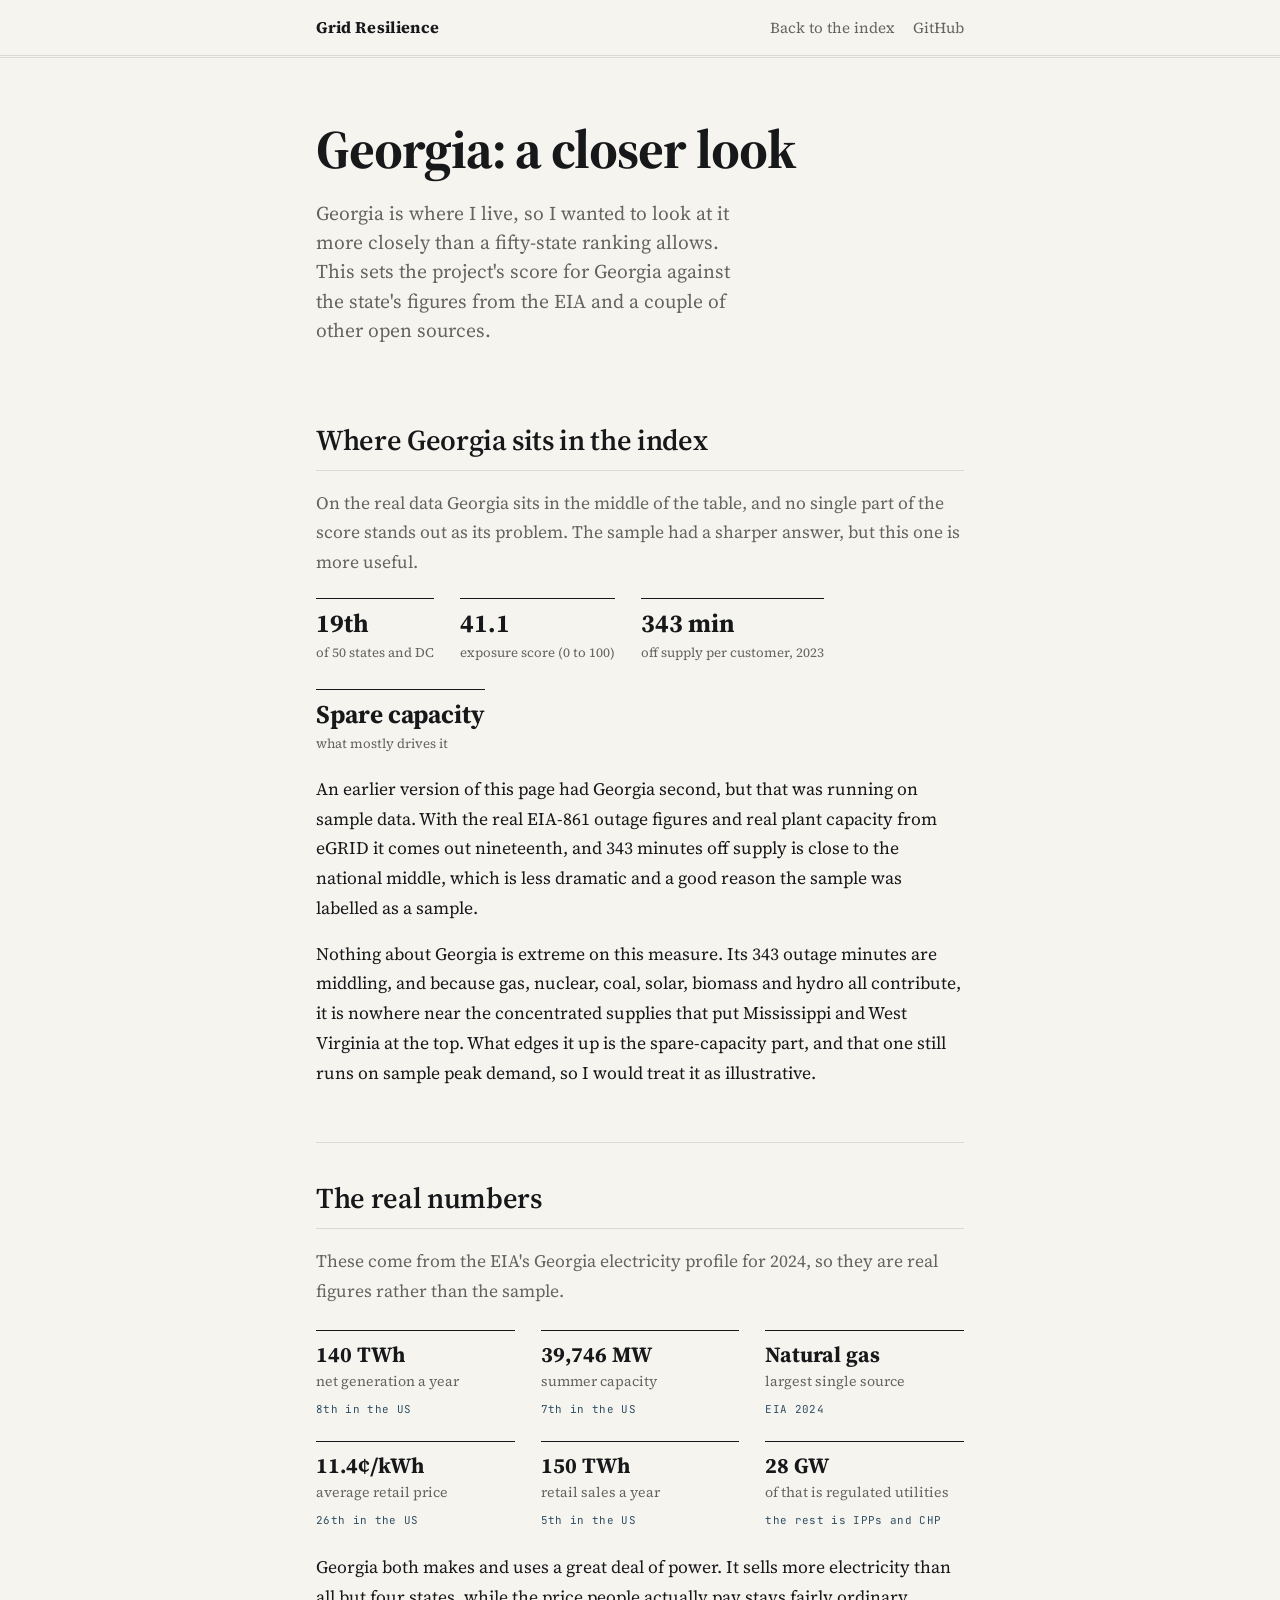
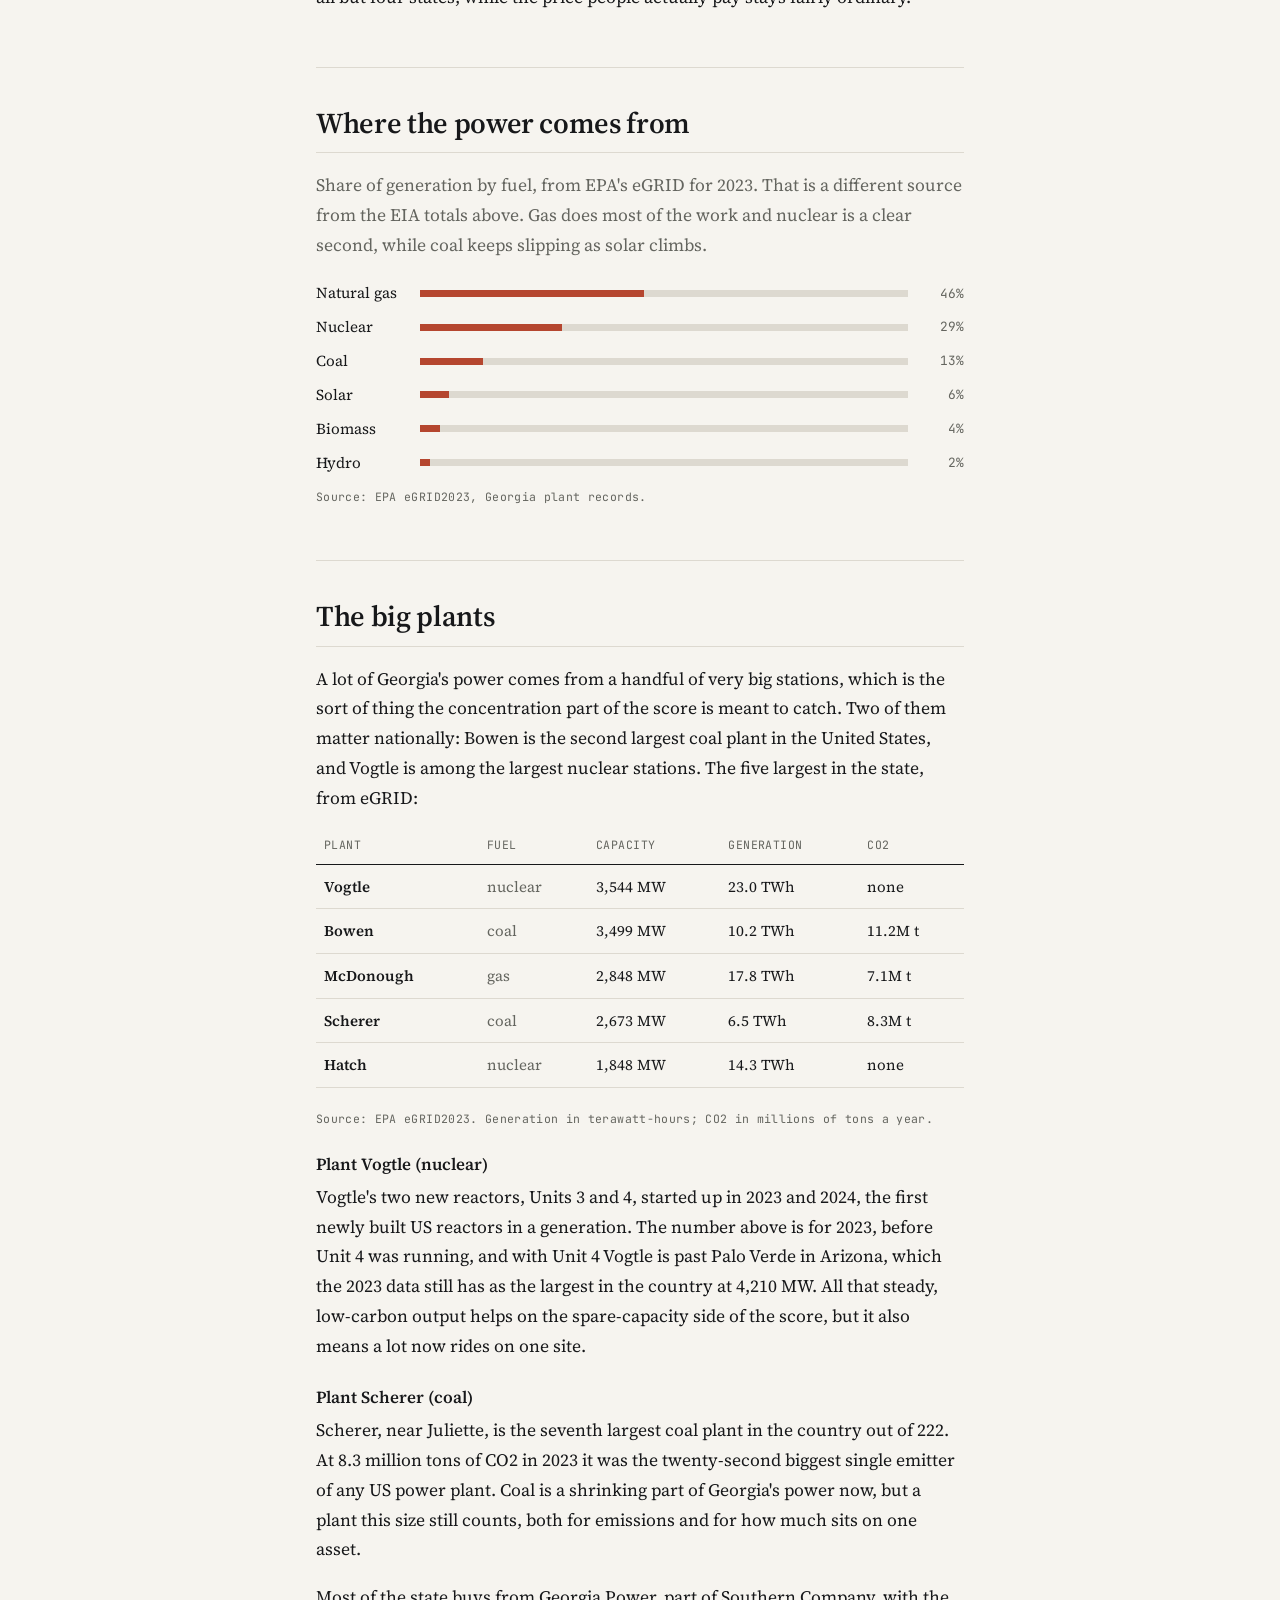
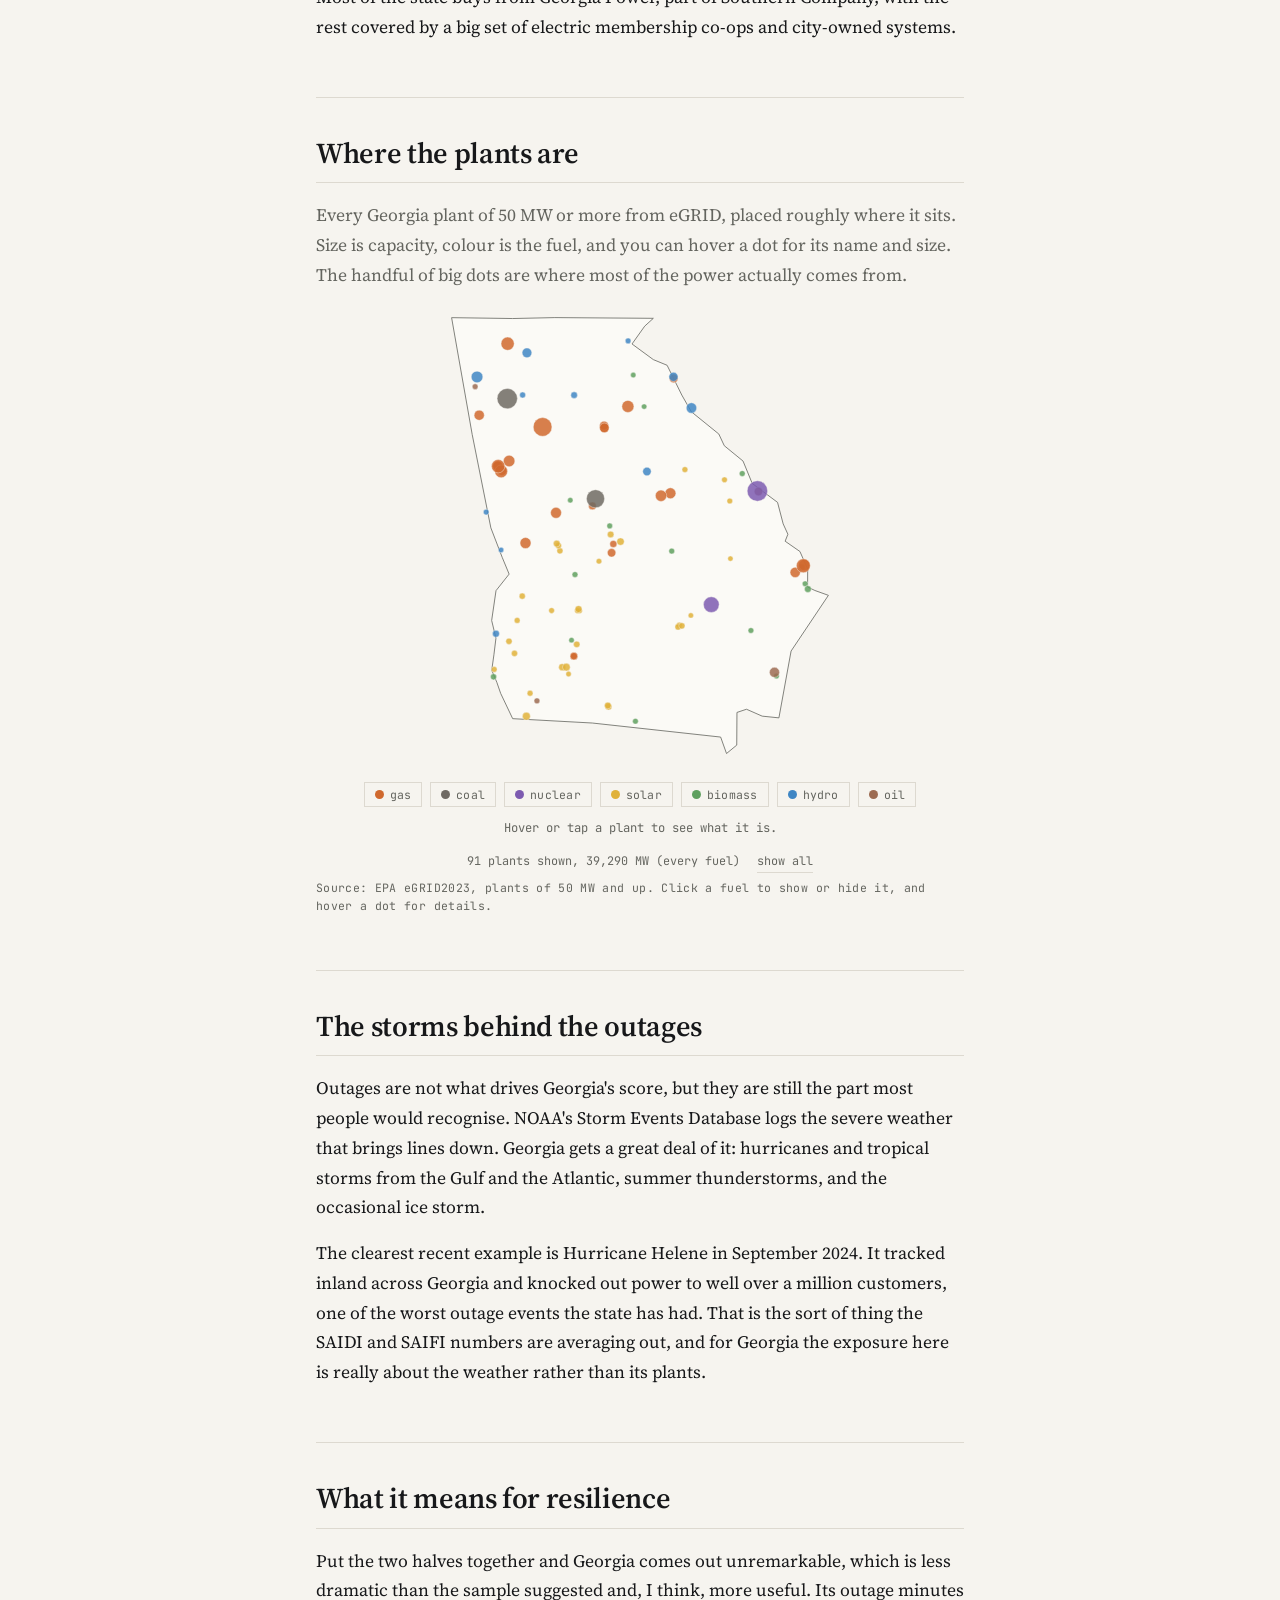
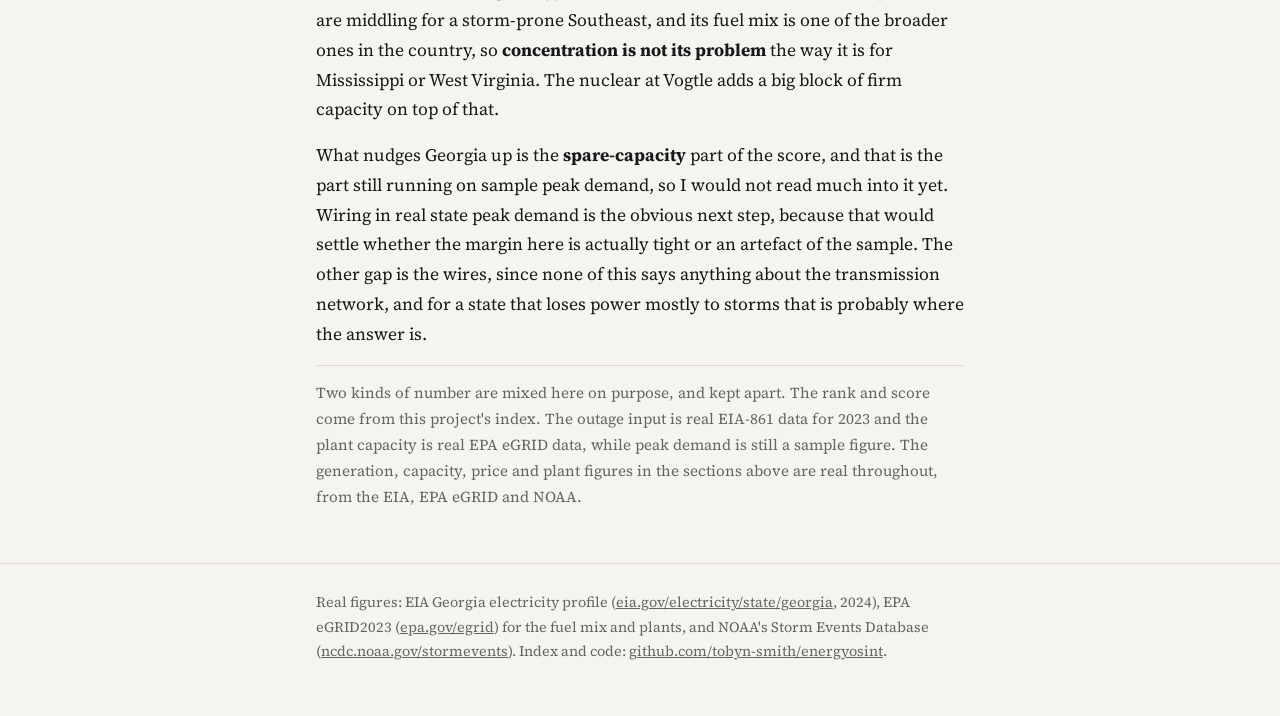
==== commit 840083c3: "let the public pages run in longer sentences Co-authored-by: txbyz123 <txbyz123@gmail.com>" ====
--- a/docs/georgia.html
+++ b/docs/georgia.html
@@ -100,27 +100,27 @@
     <section>
       <h2>Where Georgia sits in the index</h2>
       <p class="lead">On the real data Georgia sits in the middle of the table, and no single part of the
-      score stands out as its problem. The sample had a sharper answer. This one is more useful.</p>
+      score stands out as its problem. The sample had a sharper answer, but this one is more useful.</p>
       <div class="rank">
         <div><b>19th</b><span>of 50 states and DC</span></div>
         <div><b>41.1</b><span>exposure score (0 to 100)</span></div>
         <div><b>343 min</b><span>off supply per customer, 2023</span></div>
         <div><b>Spare capacity</b><span>what mostly drives it</span></div>
       </div>
-      <p style="margin-top:20px">An earlier version of this page had Georgia second. That was running on sample data.
+      <p style="margin-top:20px">An earlier version of this page had Georgia second, but that was running on sample data.
       With the real EIA-861 outage figures and real plant capacity from eGRID it comes out nineteenth, and
-      343 minutes off supply is close to the national middle. Less dramatic, and a good reason the sample
+      343 minutes off supply is close to the national middle, which is less dramatic and a good reason the sample
       was labelled as a sample.</p>
-      <p>Nothing about Georgia is extreme on this measure. Its 343 outage minutes are middling. Gas,
-      nuclear, coal, solar, biomass and hydro all contribute, so it is nowhere near the concentrated supplies
+      <p>Nothing about Georgia is extreme on this measure. Its 343 outage minutes are middling, and because gas,
+      nuclear, coal, solar, biomass and hydro all contribute, it is nowhere near the concentrated supplies
       that put Mississippi and West Virginia at the top. What edges it up is the spare-capacity part, and
       that one still runs on sample peak demand, so I would treat it as illustrative.</p>
     </section>
 
     <section>
       <h2>The real numbers</h2>
-      <p class="lead">These come from the EIA's Georgia electricity profile for 2024. They are real
-      figures, not the sample.</p>
+      <p class="lead">These come from the EIA's Georgia electricity profile for 2024, so they are real
+      figures rather than the sample.</p>
       <div class="stats">
         <div><b>140 TWh</b><span>net generation a year</span><br><small>8th in the US</small></div>
         <div><b>39,746 MW</b><span>summer capacity</span><br><small>7th in the US</small></div>
@@ -151,8 +151,8 @@
 
     <section>
       <h2>The big plants</h2>
-      <p>A lot of Georgia's power comes from a handful of very big stations. That is the sort of thing the
-      concentration part of the score is meant to catch. Two of them matter nationally. Bowen is the
+      <p>A lot of Georgia's power comes from a handful of very big stations, which is the sort of thing the
+      concentration part of the score is meant to catch. Two of them matter nationally: Bowen is the
       second largest coal plant in the United States, and Vogtle is among the largest nuclear stations. The
       five largest in the state, from eGRID:</p>
 
@@ -172,10 +172,10 @@
 
       <h3>Plant Vogtle (nuclear)</h3>
       <p>Vogtle's two new reactors, Units 3 and 4, started up in 2023 and 2024, the first newly built US
-      reactors in a generation. The number above is for 2023, before Unit 4 was running. With Unit 4, Vogtle is
+      reactors in a generation. The number above is for 2023, before Unit 4 was running, and with Unit 4 Vogtle is
       past Palo Verde in Arizona, which the 2023 data still has as the largest in the country at
       4,210 MW. All that steady, low-carbon output helps on
-      the spare-capacity side of the score. It also means a lot now rides on one site.</p>
+      the spare-capacity side of the score, but it also means a lot now rides on one site.</p>
 
       <h3>Plant Scherer (coal)</h3>
       <p>Scherer, near Juliette, is the seventh largest coal plant in the country out of 222. At 8.3
@@ -308,21 +308,21 @@
       and the occasional ice storm.</p>
       <p>The clearest recent example is Hurricane Helene in September 2024. It tracked inland across Georgia
       and knocked out power to well over a million customers, one of the worst outage events the state has
-      had. That is the sort of thing the SAIDI and SAIFI numbers are averaging out. For Georgia, the exposure
-      here is really about the weather, not its plants.</p>
+      had. That is the sort of thing the SAIDI and SAIFI numbers are averaging out, and for Georgia the exposure
+      here is really about the weather rather than its plants.</p>
     </section>
 
     <section>
       <h2>What it means for resilience</h2>
-      <p>Put the two halves together and Georgia comes out unremarkable. That is less dramatic than the
-      sample suggested, and more useful. Its outage minutes are middling for a storm-prone Southeast, and its
+      <p>Put the two halves together and Georgia comes out unremarkable, which is less dramatic than the
+      sample suggested and, I think, more useful. Its outage minutes are middling for a storm-prone Southeast, and its
       fuel mix is one of the broader ones in the country, so <strong>concentration is not its problem</strong>
       the way it is for Mississippi or West Virginia. The nuclear at Vogtle adds a big block of firm capacity
       on top of that.</p>
       <p>What nudges Georgia up is the <strong>spare-capacity</strong> part of the score, and that is the
       part still running on sample peak demand, so I would not read much into it yet. Wiring in real
-      state peak demand is the obvious next step. That would settle whether the margin here is actually
-      tight or an artefact of the sample. The other gap is the wires. None of this says anything
+      state peak demand is the obvious next step, because that would settle whether the margin here is actually
+      tight or an artefact of the sample. The other gap is the wires, since none of this says anything
       about the transmission network, and for a state that loses power mostly to storms that is probably
       where the answer is.</p>
       <p class="note">Two kinds of number are mixed here on purpose, and kept apart. The rank and score
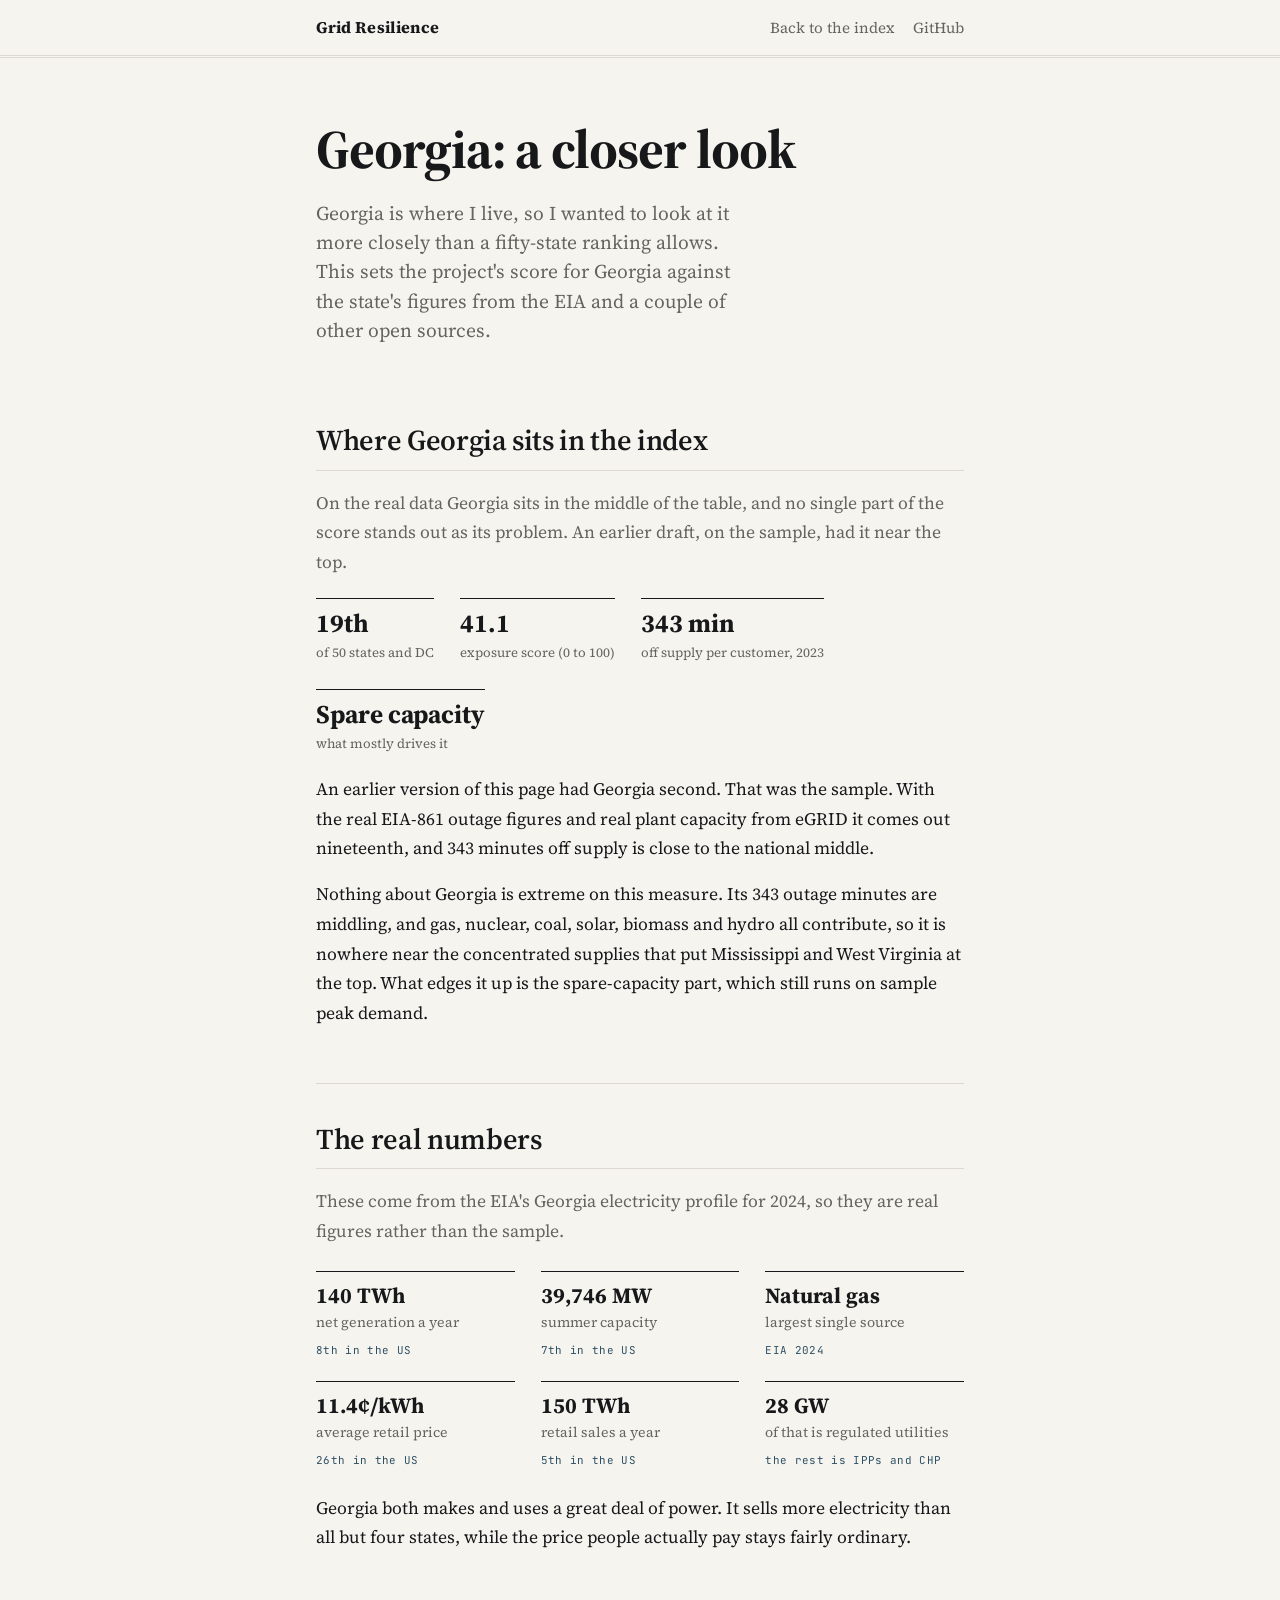
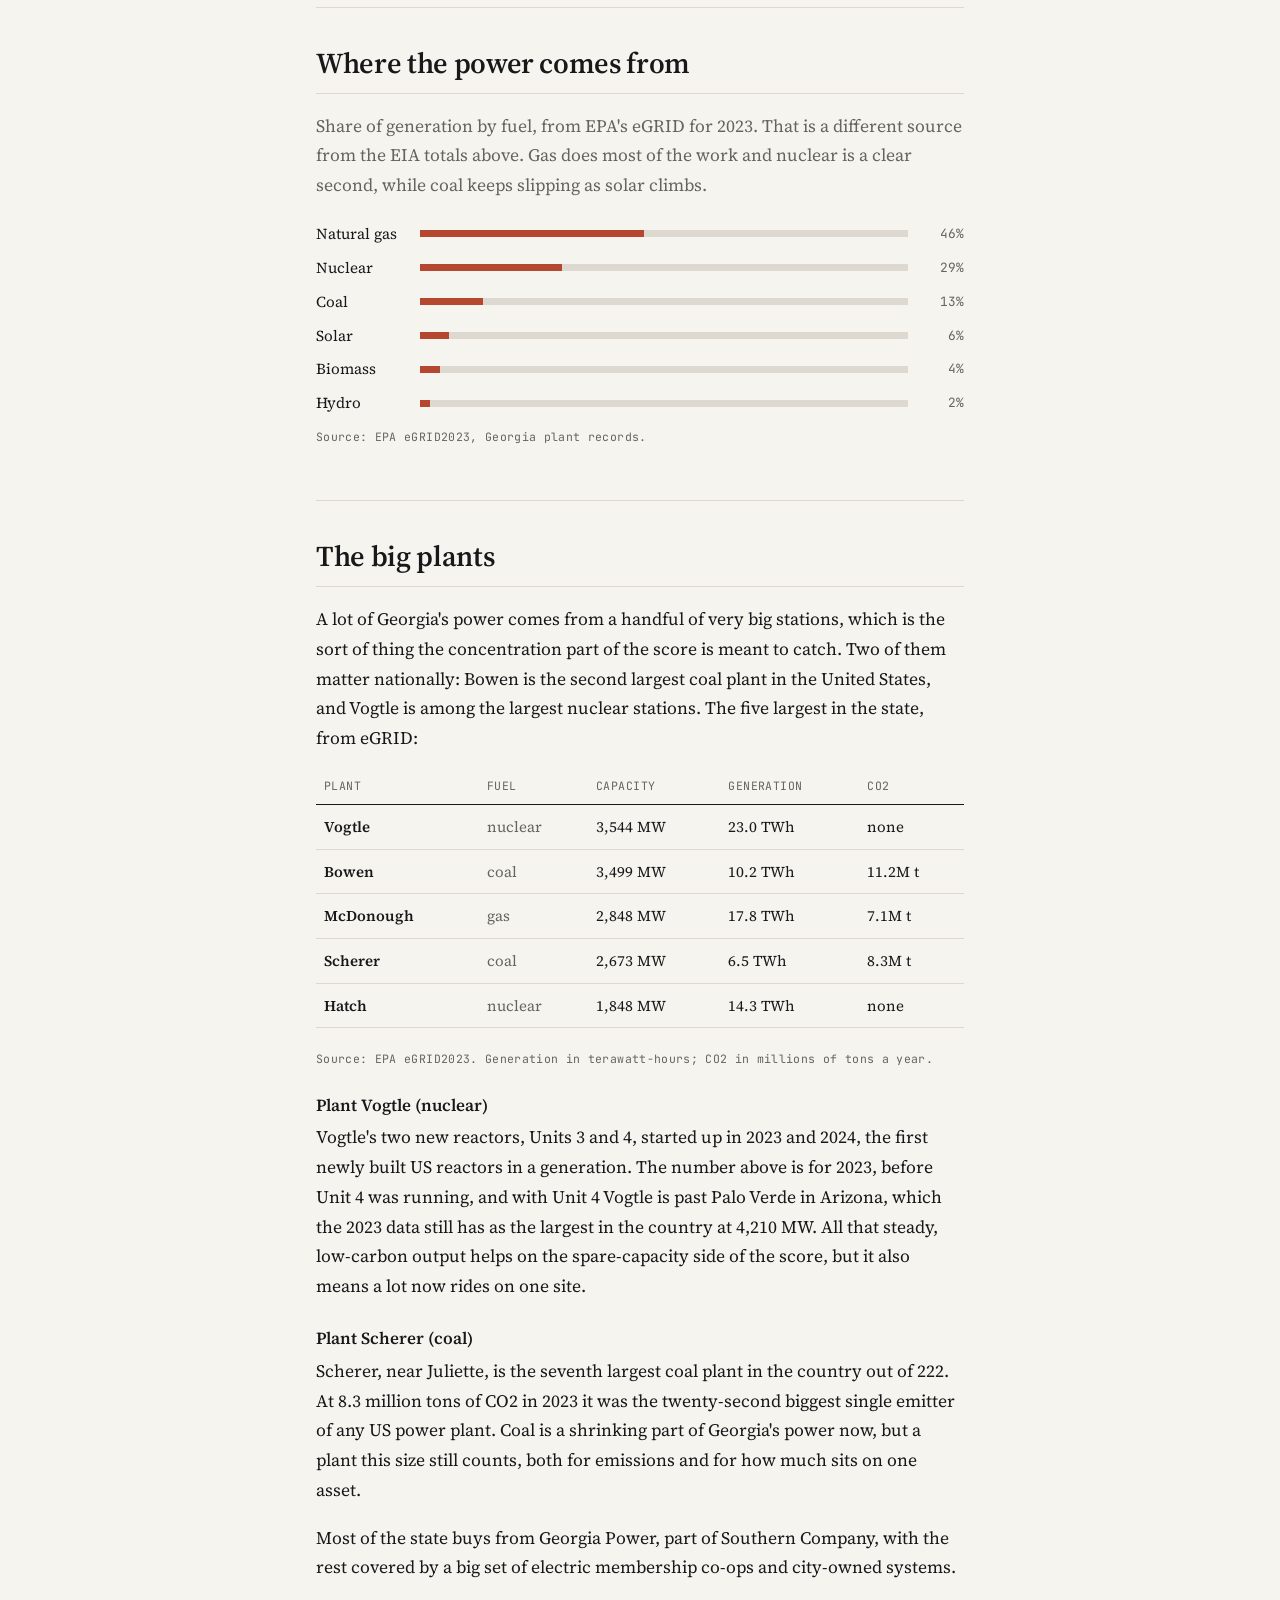
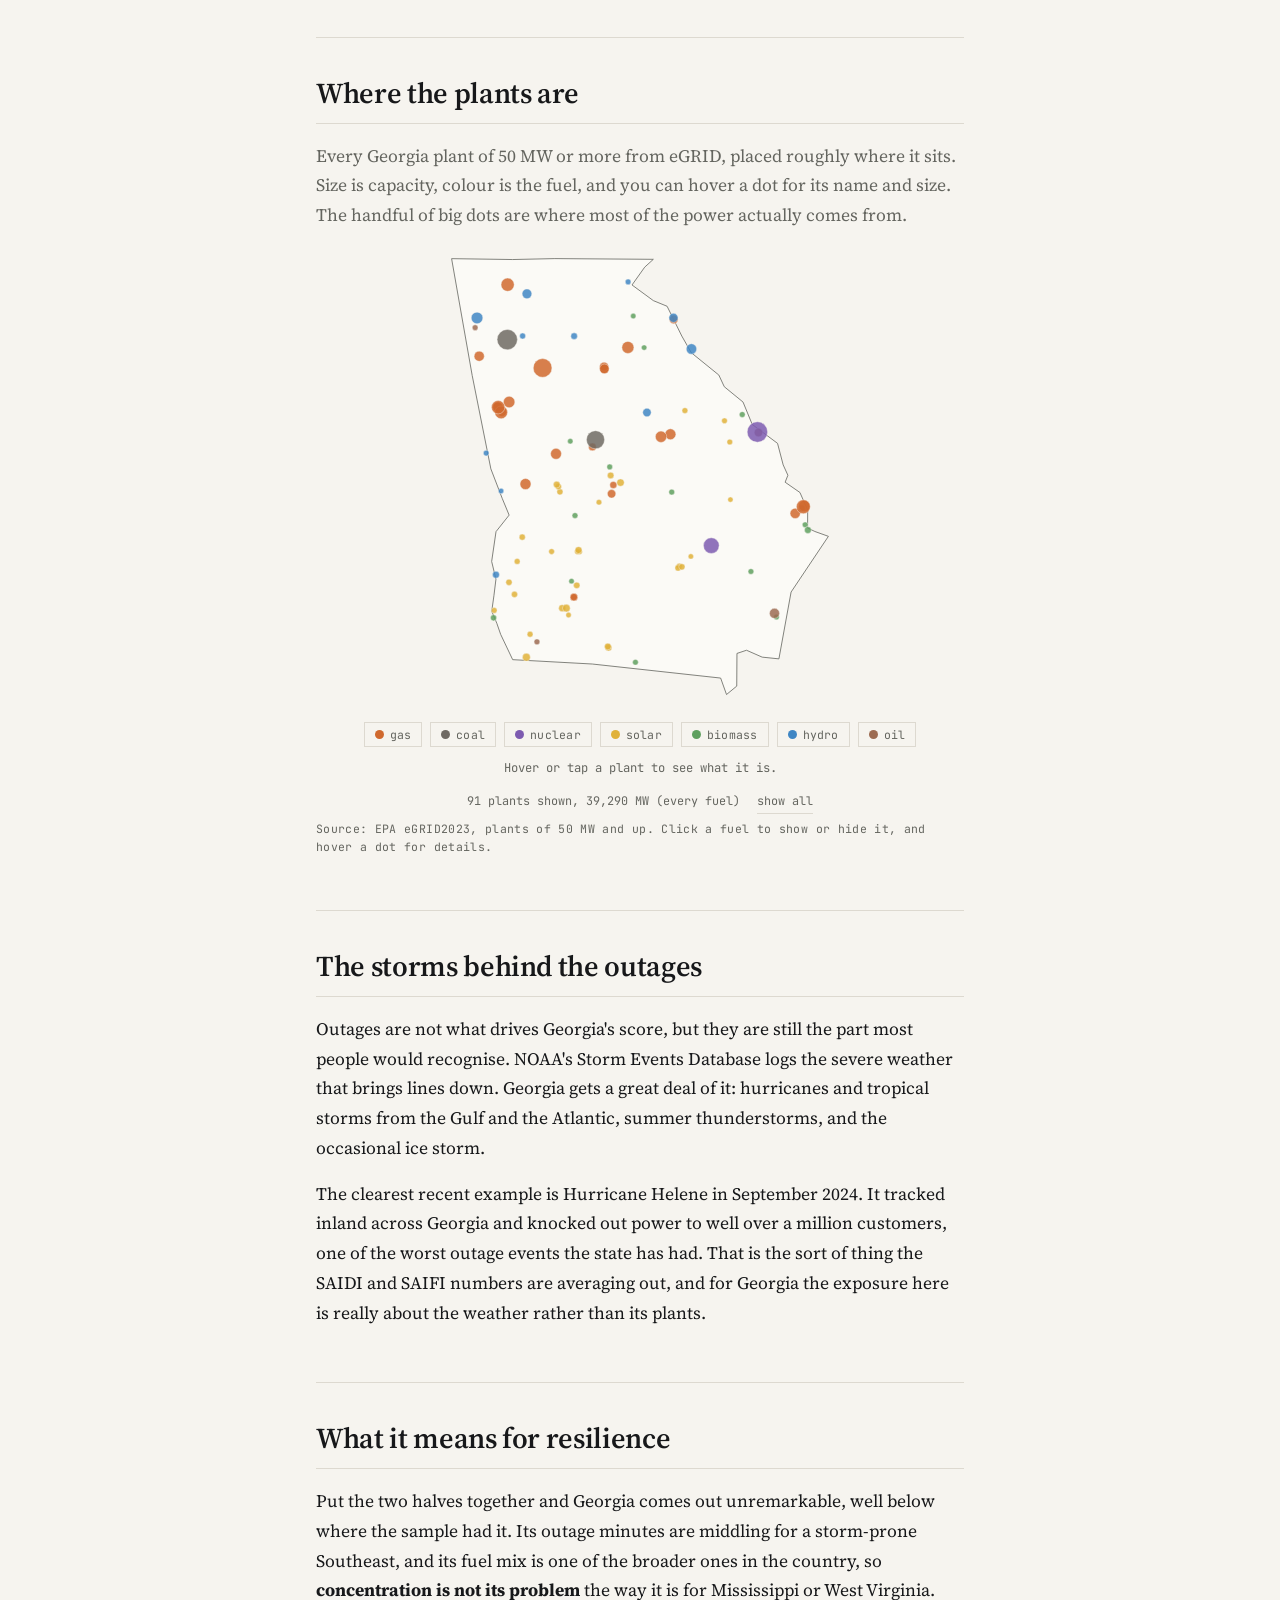
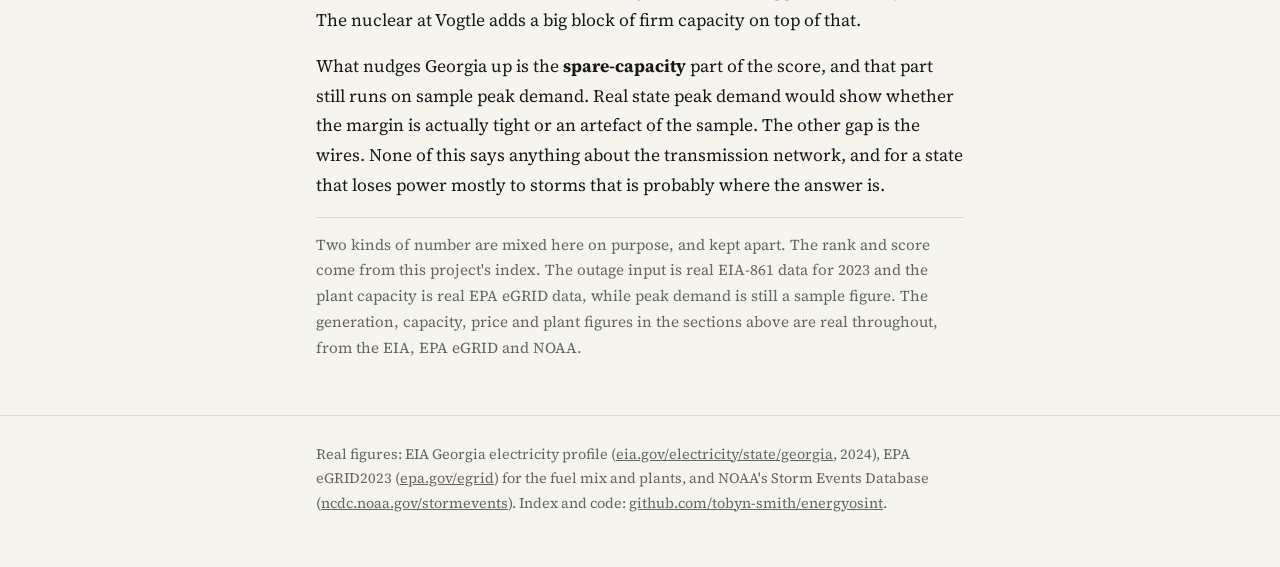
==== commit d9584610: "state the findings and leave the gloss out The public pages were explaining each result twice. The n" ====
--- a/docs/georgia.html
+++ b/docs/georgia.html
@@ -100,21 +100,20 @@
     <section>
       <h2>Where Georgia sits in the index</h2>
       <p class="lead">On the real data Georgia sits in the middle of the table, and no single part of the
-      score stands out as its problem. The sample had a sharper answer, but this one is more useful.</p>
+      score stands out as its problem. An earlier draft, on the sample, had it near the top.</p>
       <div class="rank">
         <div><b>19th</b><span>of 50 states and DC</span></div>
         <div><b>41.1</b><span>exposure score (0 to 100)</span></div>
         <div><b>343 min</b><span>off supply per customer, 2023</span></div>
         <div><b>Spare capacity</b><span>what mostly drives it</span></div>
       </div>
-      <p style="margin-top:20px">An earlier version of this page had Georgia second, but that was running on sample data.
+      <p style="margin-top:20px">An earlier version of this page had Georgia second. That was the sample.
       With the real EIA-861 outage figures and real plant capacity from eGRID it comes out nineteenth, and
-      343 minutes off supply is close to the national middle, which is less dramatic and a good reason the sample
-      was labelled as a sample.</p>
-      <p>Nothing about Georgia is extreme on this measure. Its 343 outage minutes are middling, and because gas,
-      nuclear, coal, solar, biomass and hydro all contribute, it is nowhere near the concentrated supplies
-      that put Mississippi and West Virginia at the top. What edges it up is the spare-capacity part, and
-      that one still runs on sample peak demand, so I would treat it as illustrative.</p>
+      343 minutes off supply is close to the national middle.</p>
+      <p>Nothing about Georgia is extreme on this measure. Its 343 outage minutes are middling, and gas,
+      nuclear, coal, solar, biomass and hydro all contribute, so it is nowhere near the concentrated supplies
+      that put Mississippi and West Virginia at the top. What edges it up is the spare-capacity part, which
+      still runs on sample peak demand.</p>
     </section>
 
     <section>
@@ -314,15 +313,14 @@
 
     <section>
       <h2>What it means for resilience</h2>
-      <p>Put the two halves together and Georgia comes out unremarkable, which is less dramatic than the
-      sample suggested and, I think, more useful. Its outage minutes are middling for a storm-prone Southeast, and its
+      <p>Put the two halves together and Georgia comes out unremarkable, well below where the sample had it.
+      Its outage minutes are middling for a storm-prone Southeast, and its
       fuel mix is one of the broader ones in the country, so <strong>concentration is not its problem</strong>
       the way it is for Mississippi or West Virginia. The nuclear at Vogtle adds a big block of firm capacity
       on top of that.</p>
-      <p>What nudges Georgia up is the <strong>spare-capacity</strong> part of the score, and that is the
-      part still running on sample peak demand, so I would not read much into it yet. Wiring in real
-      state peak demand is the obvious next step, because that would settle whether the margin here is actually
-      tight or an artefact of the sample. The other gap is the wires, since none of this says anything
+      <p>What nudges Georgia up is the <strong>spare-capacity</strong> part of the score, and that part
+      still runs on sample peak demand. Real state peak demand would show whether the margin is actually
+      tight or an artefact of the sample. The other gap is the wires. None of this says anything
       about the transmission network, and for a state that loses power mostly to storms that is probably
       where the answer is.</p>
       <p class="note">Two kinds of number are mixed here on purpose, and kept apart. The rank and score
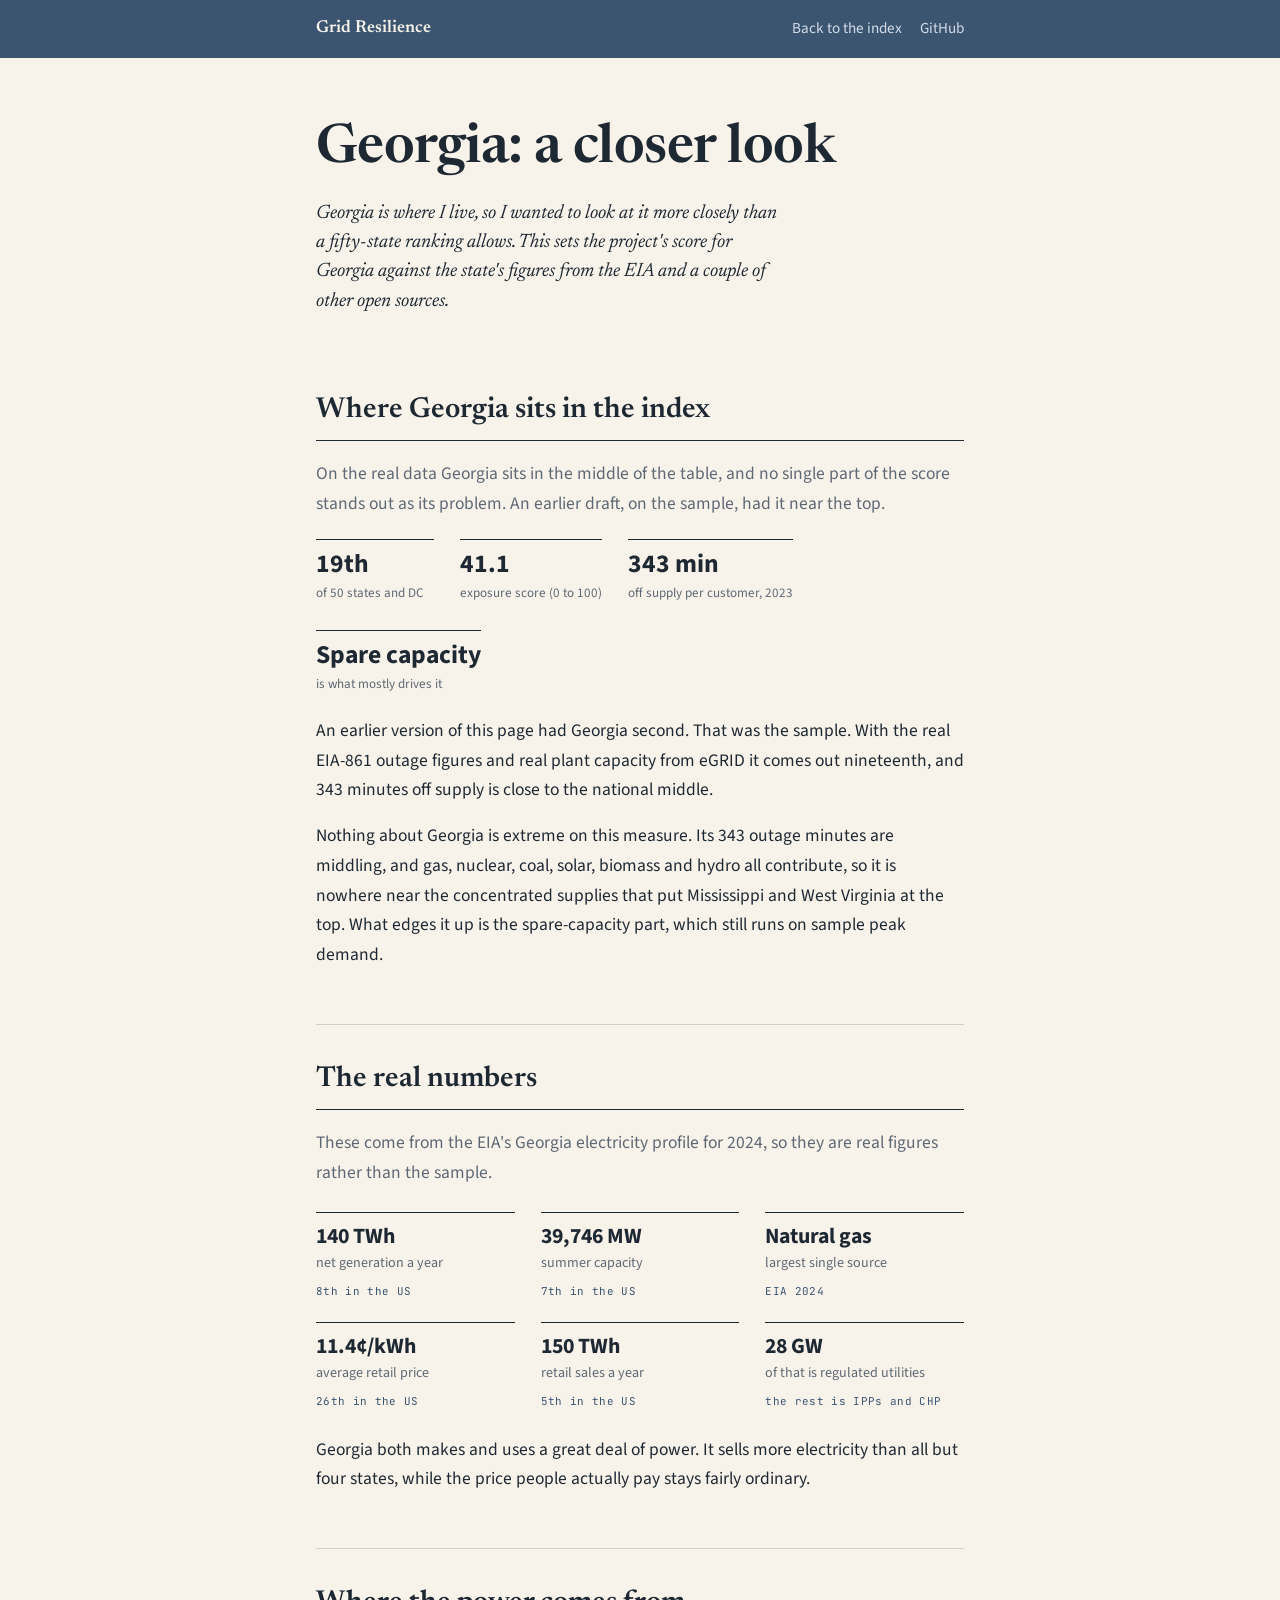
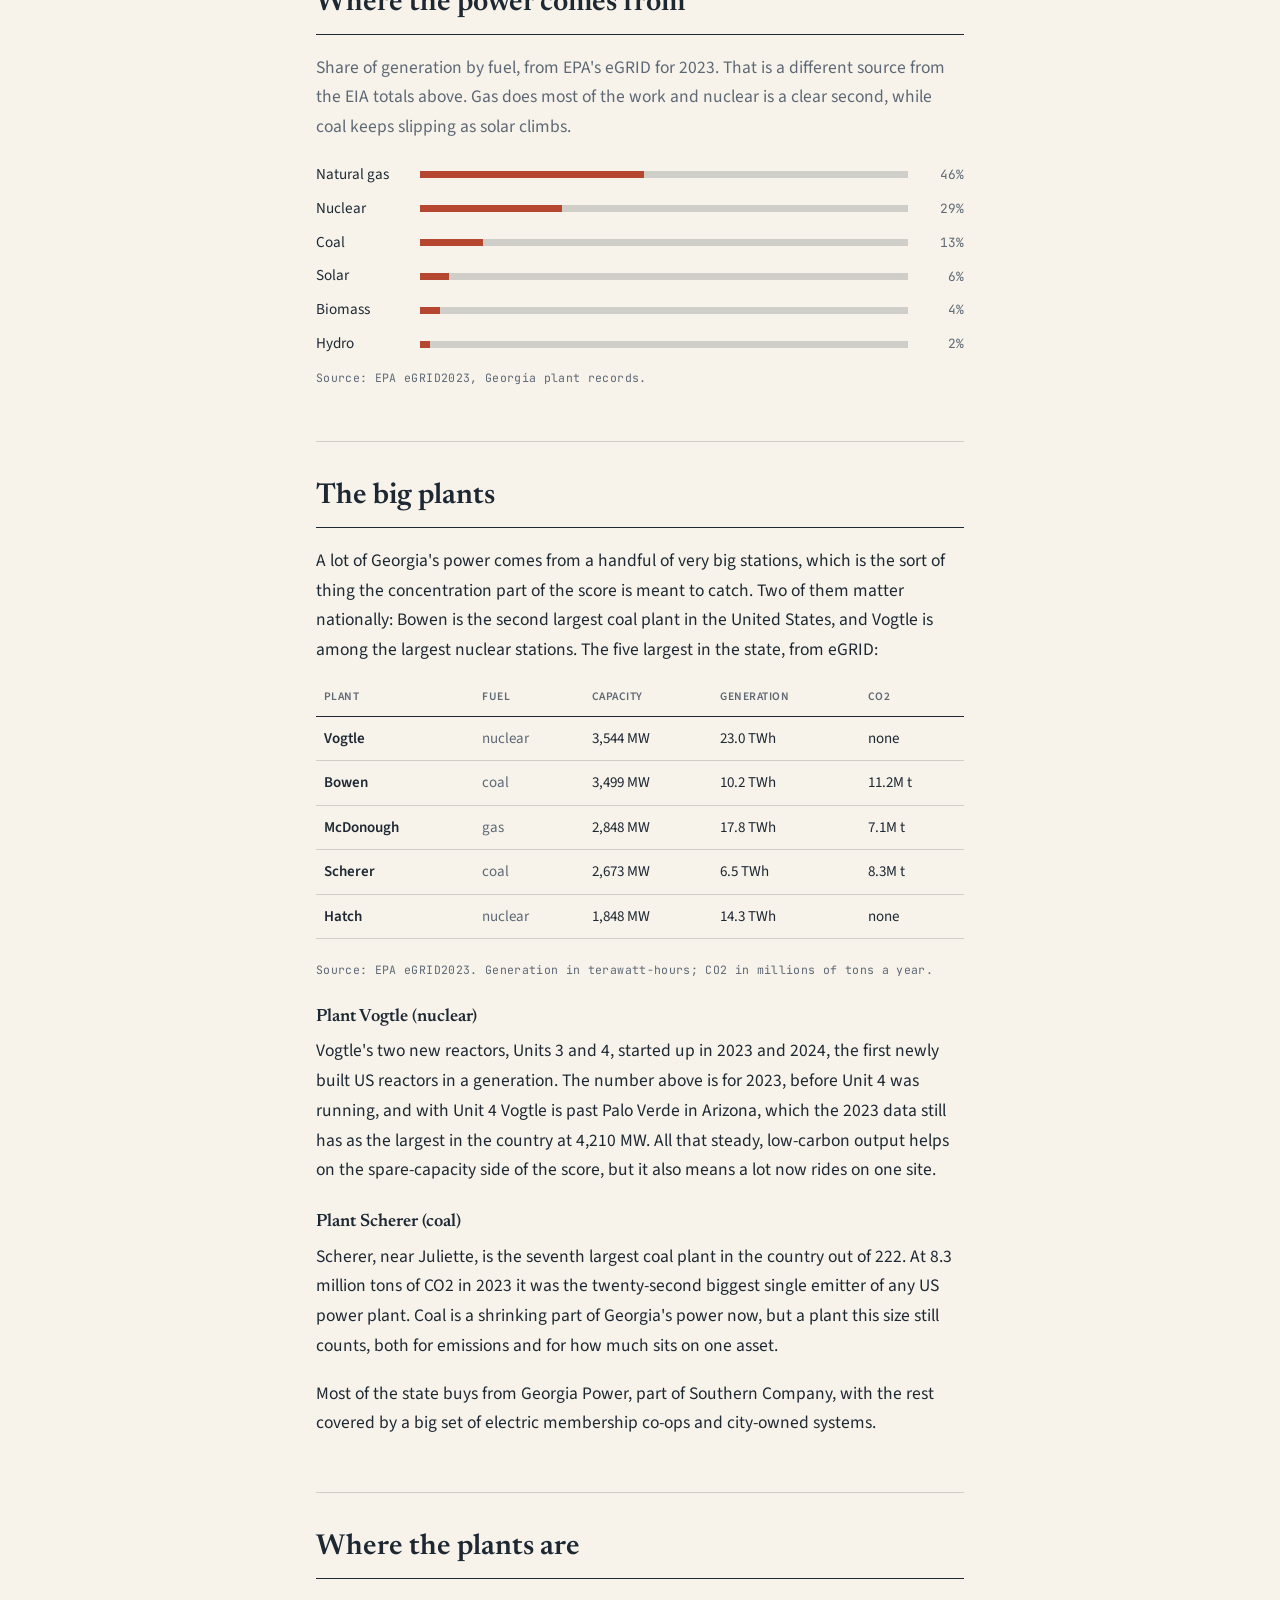
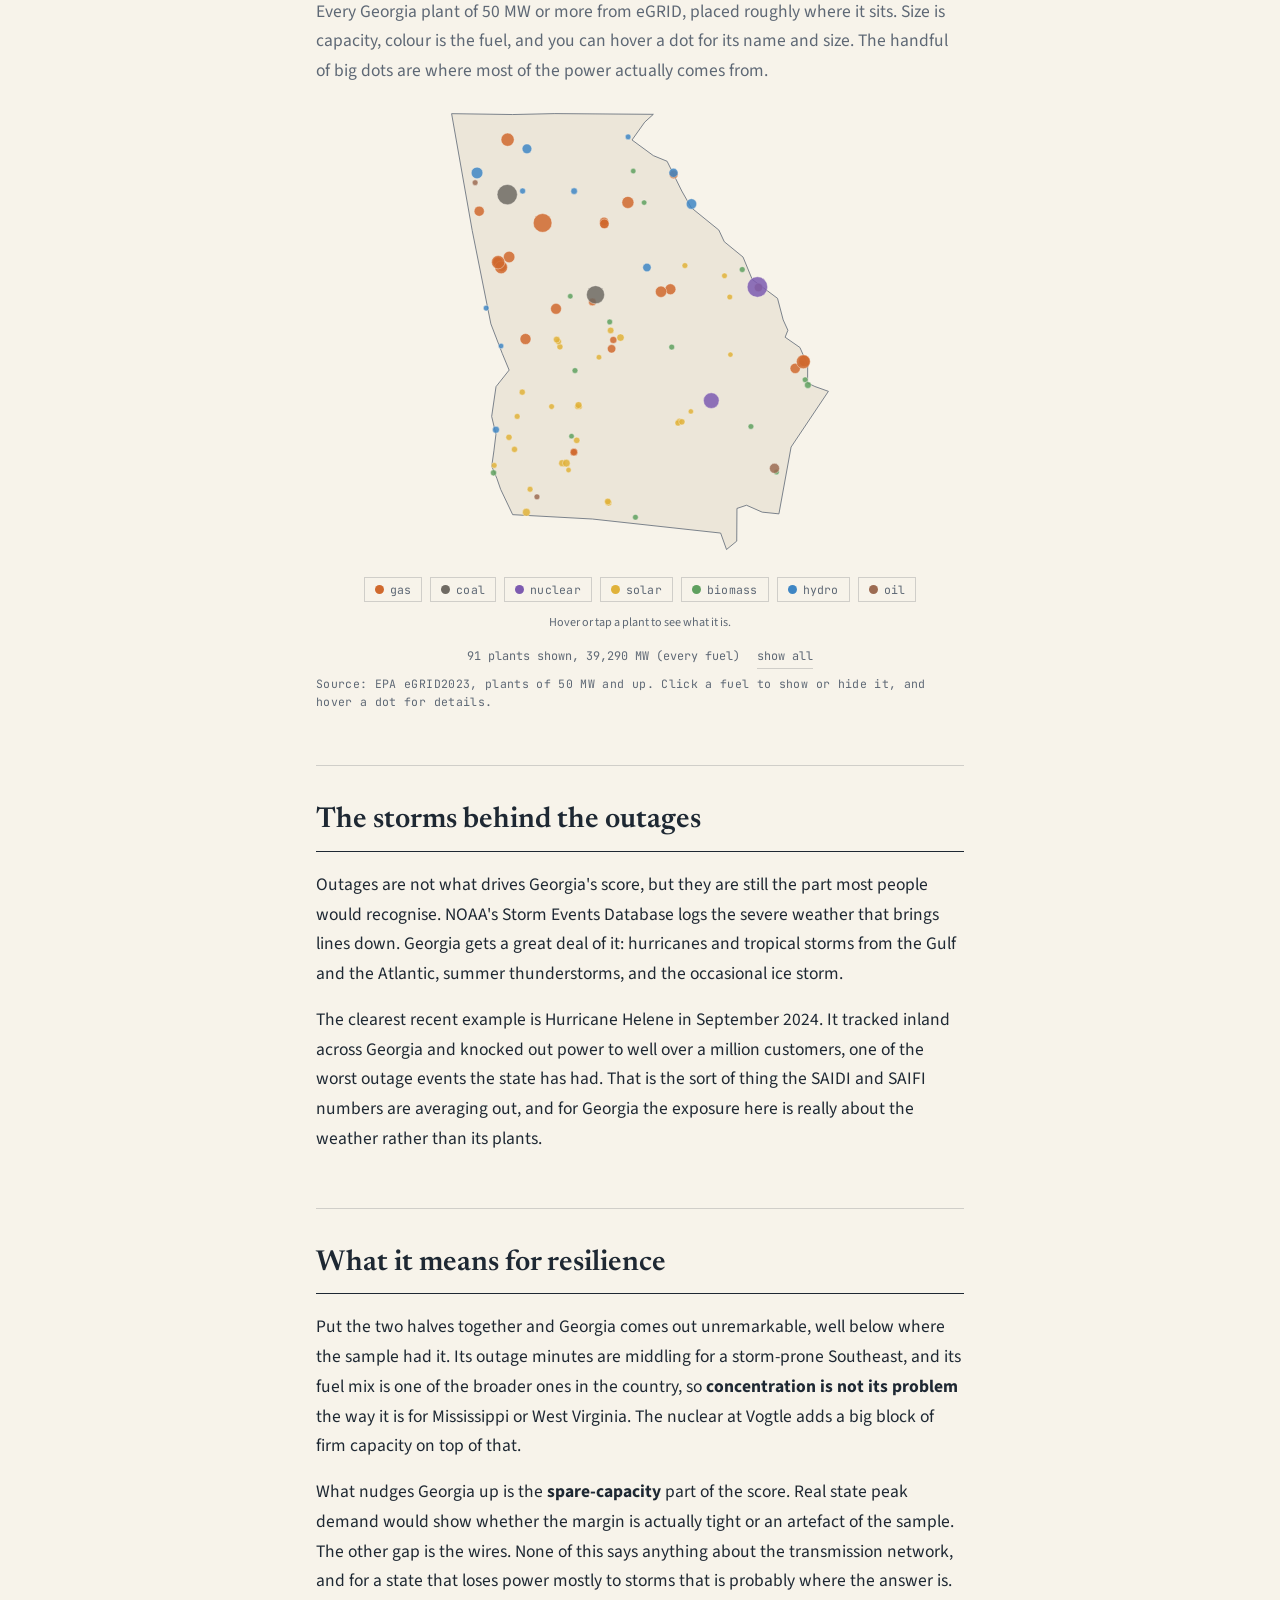
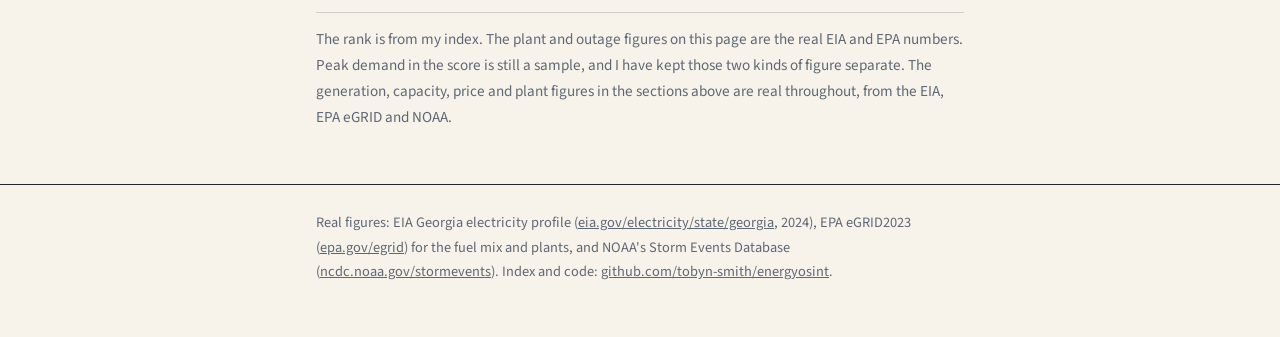
==== commit 9574613f: "Rewrite the grid pages in my voice and apply the CT slide theme" ====
--- a/docs/georgia.html
+++ b/docs/georgia.html
@@ -5,8 +5,8 @@
   <meta name="viewport" content="width=device-width, initial-scale=1">
   <title>Georgia: a closer look | Grid Resilience Exposure Index</title>
   <meta name="description" content="A closer look at Georgia's electricity system, setting the exposure score next to real EIA figures.">
-  <link rel="icon" href="data:image/svg+xml,<svg xmlns='http://www.w3.org/2000/svg' viewBox='0 0 32 32'><rect width='32' height='32' fill='%2317181a'/><rect x='6' y='19' width='5' height='7' fill='%23f6f4ef'/><rect x='13.5' y='13' width='5' height='13' fill='%23e08a63'/><rect x='21' y='7' width='5' height='19' fill='%23b5462f'/></svg>">
-  <meta name="theme-color" content="#f6f4ef">
+  <link rel="icon" href="data:image/svg+xml,<svg xmlns='http://www.w3.org/2000/svg' viewBox='0 0 32 32'><rect width='32' height='32' fill='%233B5571'/><rect x='6' y='19' width='5' height='7' fill='%23F7F3EA'/><rect x='13.5' y='13' width='5' height='13' fill='%23e08a63'/><rect x='21' y='7' width='5' height='19' fill='%23b5462f'/></svg>">
+  <meta name="theme-color" content="#F7F3EA">
   <meta property="og:type" content="article">
   <meta property="og:title" content="Georgia: a closer look">
   <meta property="og:description" content="Georgia's electricity system in more detail, with the exposure score set next to real EIA, EPA and NOAA figures and a map of every large power plant.">
@@ -15,7 +15,7 @@
   <meta name="twitter:card" content="summary_large_image">
   <link rel="preconnect" href="https://fonts.googleapis.com">
   <link rel="preconnect" href="https://fonts.gstatic.com" crossorigin>
-  <link href="https://fonts.googleapis.com/css2?family=Source+Serif+4:opsz,wght@8..60,400;8..60,600;8..60,700&family=JetBrains+Mono:wght@400;500&display=swap" rel="stylesheet">
+  <link href="https://fonts.googleapis.com/css2?family=Newsreader:ital,opsz,wght@0,6..72,400;0,6..72,600;0,6..72,700;1,6..72,400&family=Source+Sans+3:ital,wght@0,400;0,500;0,600;0,700&family=JetBrains+Mono:wght@400;500&display=swap" rel="stylesheet">
   <link rel="stylesheet" href="style.css">
   <style>
     /* page-specific layout for the Georgia write-up */
@@ -105,7 +105,7 @@
         <div><b>19th</b><span>of 50 states and DC</span></div>
         <div><b>41.1</b><span>exposure score (0 to 100)</span></div>
         <div><b>343 min</b><span>off supply per customer, 2023</span></div>
-        <div><b>Spare capacity</b><span>what mostly drives it</span></div>
+        <div><b>Spare capacity</b><span>is what mostly drives it</span></div>
       </div>
       <p style="margin-top:20px">An earlier version of this page had Georgia second. That was the sample.
       With the real EIA-861 outage figures and real plant capacity from eGRID it comes out nineteenth, and
@@ -318,15 +318,10 @@
       fuel mix is one of the broader ones in the country, so <strong>concentration is not its problem</strong>
       the way it is for Mississippi or West Virginia. The nuclear at Vogtle adds a big block of firm capacity
       on top of that.</p>
-      <p>What nudges Georgia up is the <strong>spare-capacity</strong> part of the score, and that part
-      still runs on sample peak demand. Real state peak demand would show whether the margin is actually
-      tight or an artefact of the sample. The other gap is the wires. None of this says anything
+      <p>What nudges Georgia up is the <strong>spare-capacity</strong> part of the score. Real state peak demand would show whether the margin is actually tight or an artefact of the sample. The other gap is the wires. None of this says anything
       about the transmission network, and for a state that loses power mostly to storms that is probably
       where the answer is.</p>
-      <p class="note">Two kinds of number are mixed here on purpose, and kept apart. The rank and score
-      come from this project's index. The outage input is real EIA-861 data for 2023 and the plant capacity
-      is real EPA eGRID data, while peak demand is still a sample figure. The generation, capacity, price and plant figures in the
-      sections above are real throughout, from the EIA, EPA eGRID and NOAA.</p>
+      <p class="note">The rank is from my index. The plant and outage figures on this page are the real EIA and EPA numbers. Peak demand in the score is still a sample, and I have kept those two kinds of figure separate. The generation, capacity, price and plant figures in the sections above are real throughout, from the EIA, EPA eGRID and NOAA.</p>
     </section>
 
   </main>
--- a/docs/style.css
+++ b/docs/style.css
@@ -1,74 +1,86 @@
 /* Shared look for both pages. Kept in one file so the deck and the Georgia
    write-up cannot drift apart when the theme changes. Page-specific layout
-   stays in each page's own <style> block. */
+   stays in each page's own <style> block.
+
+   Colour and type tokens confirmed from Tobyn's Counterterrorism Google
+   Slides deck (15EAfZA6jiUY69MgCRRJ-OsDiAUnw44EFtFY0j58f_is, read 18 Nov 2026):
+   Newsreader headings, Source Sans 3 body, slate #3B5571 title bands with
+   cream #F7F3EA text, cream #F7F3EA background, #ECE6D9 panels, ink #1E2833,
+   secondary #5E6875, muted-on-slate #D3DCE6. All pairs checked at WCAG AA. */
 
 :root {
-  --paper: #f6f4ef; --panel: #fbfaf6; --ink: #17181a; --gray: #64655f;
-  --hair: #ddd9d0; --accent: #2d4f63; --warm: #b5462f; --maxw: 700px;
+  --paper: #F7F3EA; --panel: #ECE6D9; --ink: #1E2833; --gray: #5E6875;
+  --hair: rgba(30, 40, 51, 0.18); --rule: #1E2833; --accent: #3B5571;
+  --band: #3B5571; --cream: #F7F3EA; --muted-on-band: #D3DCE6;
+  --warm: #b5462f; --maxw: 700px;
 }
 @media (prefers-color-scheme: dark) {
-  :root { --paper: #121316; --panel: #191a1d; --ink: #e9e7e1; --gray: #97968f;
-          --hair: #2a2b2e; --accent: #8ab4cc; --warm: #d9633f; }
+  /* On-brand adaptation of the same tokens, not in the deck itself. */
+  :root { --paper: #1E2833; --panel: #2C4258; --ink: #F7F3EA; --gray: #D3DCE6;
+          --hair: rgba(247, 243, 234, 0.22); --rule: #F7F3EA; --accent: #D3DCE6;
+          --band: #3B5571; --cream: #F7F3EA; --muted-on-band: #D3DCE6;
+          --warm: #d9633f; }
 }
 
 * { box-sizing: border-box; }
 body {
   margin: 0; background: var(--paper); color: var(--ink);
-  font: 17.5px/1.7 "Source Serif 4", Georgia, serif; -webkit-font-smoothing: antialiased;
+  font: 17.5px/1.7 "Source Sans 3", system-ui, sans-serif; -webkit-font-smoothing: antialiased;
 }
 .wrap { max-width: var(--maxw); margin: 0 auto; padding: 0 26px; }
-a { color: var(--ink); }
+a { color: var(--accent); }
+a:hover { color: var(--ink); }
 
-/* masthead: a double rule under the bar, the way a paper sets its title off */
-/* sticky rather than fixed, so it holds a place in the flow on the scrolling
-   page and still sits over the deck, where the body does not scroll */
+/* masthead: slate title band, cream type, as on the CT title slides */
 header.bar { position: sticky; top: 0; height: 58px;
-  background: var(--paper); border-bottom: 3px double var(--hair); z-index: 40; }
-header.bar .wrap { display: flex; align-items: center; justify-content: space-between; height: 55px; }
-.wordmark { font-weight: 700; font-size: 1.02rem; letter-spacing: .005em; }
+  background: var(--band); color: var(--cream); border-bottom: none; z-index: 40; }
+header.bar .wrap { display: flex; align-items: center; justify-content: space-between; height: 58px; }
+.wordmark, .wordmark a { font-family: Newsreader, Georgia, serif; font-weight: 600;
+  font-size: 1.08rem; letter-spacing: 0; color: var(--cream); }
 header.bar nav { display: flex; align-items: center; gap: 18px; }
-header.bar nav a { color: var(--gray); text-decoration: none; font-size: .95rem; }
-header.bar nav a:hover { color: var(--ink); }
-.counter { font-family: "JetBrains Mono", monospace; font-size: .78rem; color: var(--gray); font-variant-numeric: tabular-nums; }
-.viewtoggle { font-family: "JetBrains Mono", monospace; font-size: .72rem; letter-spacing: .03em;
-  color: var(--gray); background: none; border: 1px solid var(--hair); padding: 4px 10px; cursor: pointer; transition: .12s; }
-.viewtoggle:hover { color: var(--ink); border-color: var(--ink); }
+header.bar nav a { color: var(--muted-on-band); text-decoration: none; font-size: .95rem; }
+header.bar nav a:hover { color: var(--cream); }
+.counter { font-family: "Source Sans 3", sans-serif; font-size: .78rem; color: var(--muted-on-band); font-variant-numeric: tabular-nums; }
+.viewtoggle { font-family: "Source Sans 3", sans-serif; font-size: .72rem; letter-spacing: .03em;
+  color: var(--muted-on-band); background: none; border: 1px solid var(--muted-on-band); padding: 4px 10px; cursor: pointer; transition: .12s; }
+.viewtoggle:hover { color: var(--cream); border-color: var(--cream); }
 @media (max-width: 600px) { header.bar nav a { display: none; } }
 
-h1 { font-weight: 700; font-size: clamp(2.2rem, 6vw, 3.4rem); line-height: 1.08; letter-spacing: -.018em; margin: 0 0 20px; }
-h2 { font-weight: 600; font-size: clamp(1.45rem, 3.4vw, 1.8rem); line-height: 1.2; letter-spacing: -.012em;
-  margin: 0 0 18px; padding-bottom: 12px; border-bottom: 1px solid var(--hair); }
-h3 { font-size: 1.06rem; font-weight: 600; margin: 0 0 4px; }
+h1, h2, h3 { font-family: Newsreader, Georgia, serif; color: var(--ink); }
+h1 { font-weight: 600; font-size: clamp(2.2rem, 6vw, 3.4rem); line-height: 1.08; letter-spacing: -.01em; margin: 0 0 20px; }
+h2 { font-weight: 600; font-size: clamp(1.45rem, 3.4vw, 1.8rem); line-height: 1.2; letter-spacing: 0;
+  margin: 0 0 18px; padding-bottom: 12px; border-bottom: 1px solid var(--rule); }
+h3 { font-size: 1.12rem; font-weight: 600; margin: 0 0 4px; }
 p { margin: 0 0 16px; }
-.stand { font-size: 1.22rem; line-height: 1.5; color: var(--gray); margin: 0 0 26px; max-width: 42ch; }
+.stand { font-family: Newsreader, Georgia, serif; font-style: italic; font-weight: 400;
+  font-size: 1.22rem; line-height: 1.5; color: var(--ink); margin: 0 0 26px; max-width: 42ch; }
 .lead { color: var(--gray); }
 .hint { font-size: .93rem; line-height: 1.6; color: var(--gray); margin-top: 14px; }
-.byline { font-family: "JetBrains Mono", monospace; font-size: .74rem; letter-spacing: .02em;
-  color: var(--gray); margin: 0 0 26px; padding-top: 16px; border-top: 1px solid var(--hair); }
-.cta { display: inline-block; text-decoration: none; border: 1px solid var(--ink);
-  padding: 9px 17px; font-size: .97rem; transition: .12s; }
-.cta:hover { color: var(--paper); background: var(--ink); }
+.byline { font-family: "Source Sans 3", sans-serif; font-size: .8rem; letter-spacing: .02em;
+  color: var(--gray); margin: 0 0 26px; padding-top: 16px; border-top: 1px solid var(--rule); }
+.cta { display: inline-block; text-decoration: none; background: var(--band); color: var(--cream);
+  border: 1px solid var(--band); padding: 9px 17px; font-size: .97rem; transition: .12s; }
+.cta:hover { color: var(--cream); background: var(--ink); border-color: var(--ink); }
 
-.step { display: grid; grid-template-columns: 26px 1fr; gap: 18px; padding: 15px 0; }
-.step + .step { border-top: 1px solid var(--hair); }
-.step .no { font-family: "JetBrains Mono", monospace; font-size: .82rem; color: var(--accent);
-  font-variant-numeric: tabular-nums; padding-top: .35em; }
+.step { display: grid; grid-template-columns: 26px 1fr; gap: 14px; padding: 14px 16px;
+  background: var(--panel); margin: 0 0 10px; }
+.step + .step { border-top: none; }
+.step .no { font-family: "Source Sans 3", sans-serif; font-size: .82rem; color: var(--accent);
+  font-variant-numeric: tabular-nums; padding-top: .45em; font-weight: 600; }
 .step p { margin: 0; color: var(--gray); font-size: 1rem; }
 
 figure { margin: 8px 0 0; }
 figcaption { font-size: .92rem; color: var(--gray); margin-top: 14px; line-height: 1.55;
   padding-top: 12px; border-top: 1px solid var(--hair); }
-.maptip { position: fixed; pointer-events: none; background: var(--ink); color: var(--paper); padding: 5px 9px;
-  font-family: "JetBrains Mono", monospace; font-size: .74rem; opacity: 0; transition: opacity .1s; z-index: 60; white-space: nowrap; }
-/* a readout under each map, so the maps still say something when there is no
-   mouse to hover with (a tap fills this in on a phone) */
-.readout { text-align: center; font-family: "JetBrains Mono", monospace; font-size: .76rem;
+.maptip { position: fixed; pointer-events: none; background: var(--band); color: var(--cream); padding: 5px 9px;
+  font-family: "Source Sans 3", sans-serif; font-size: .74rem; opacity: 0; transition: opacity .1s; z-index: 60; white-space: nowrap; }
+.readout { text-align: center; font-family: "Source Sans 3", sans-serif; font-size: .76rem;
   color: var(--gray); margin: 12px 0 0; min-height: 1.5em; line-height: 1.5; }
 .readout b { color: var(--ink); font-weight: 600; }
 
 table { width: 100%; border-collapse: collapse; }
-th { text-align: left; font-family: "JetBrains Mono", monospace; font-weight: 400; font-size: .72rem;
-  letter-spacing: .04em; text-transform: uppercase; color: var(--gray); padding: 0 8px 9px; border-bottom: 1px solid var(--ink); }
+th { text-align: left; font-family: "Source Sans 3", sans-serif; font-weight: 600; font-size: .72rem;
+  letter-spacing: .04em; text-transform: uppercase; color: var(--gray); padding: 0 8px 9px; border-bottom: 1px solid var(--rule); }
 td { padding: 9px 8px; border-bottom: 1px solid var(--hair); font-variant-numeric: tabular-nums; }
 .track { height: 4px; background: var(--hair); overflow: hidden; }
 .track i { display: block; height: 100%; background: var(--warm); transition: width .12s ease; }
@@ -79,7 +91,7 @@
 code { font-family: "JetBrains Mono", ui-monospace, monospace; font-size: .85em; }
 p code, li code { background: var(--panel); border: 1px solid var(--hair); padding: 1px 5px; }
 
-footer { border-top: 1px solid var(--hair); padding: 26px 0 52px; }
+footer { border-top: 1px solid var(--rule); padding: 26px 0 52px; }
 footer p { margin: 0; font-size: .9rem; color: var(--gray); }
 footer a { color: var(--gray); }
 footer a:hover { color: var(--ink); }
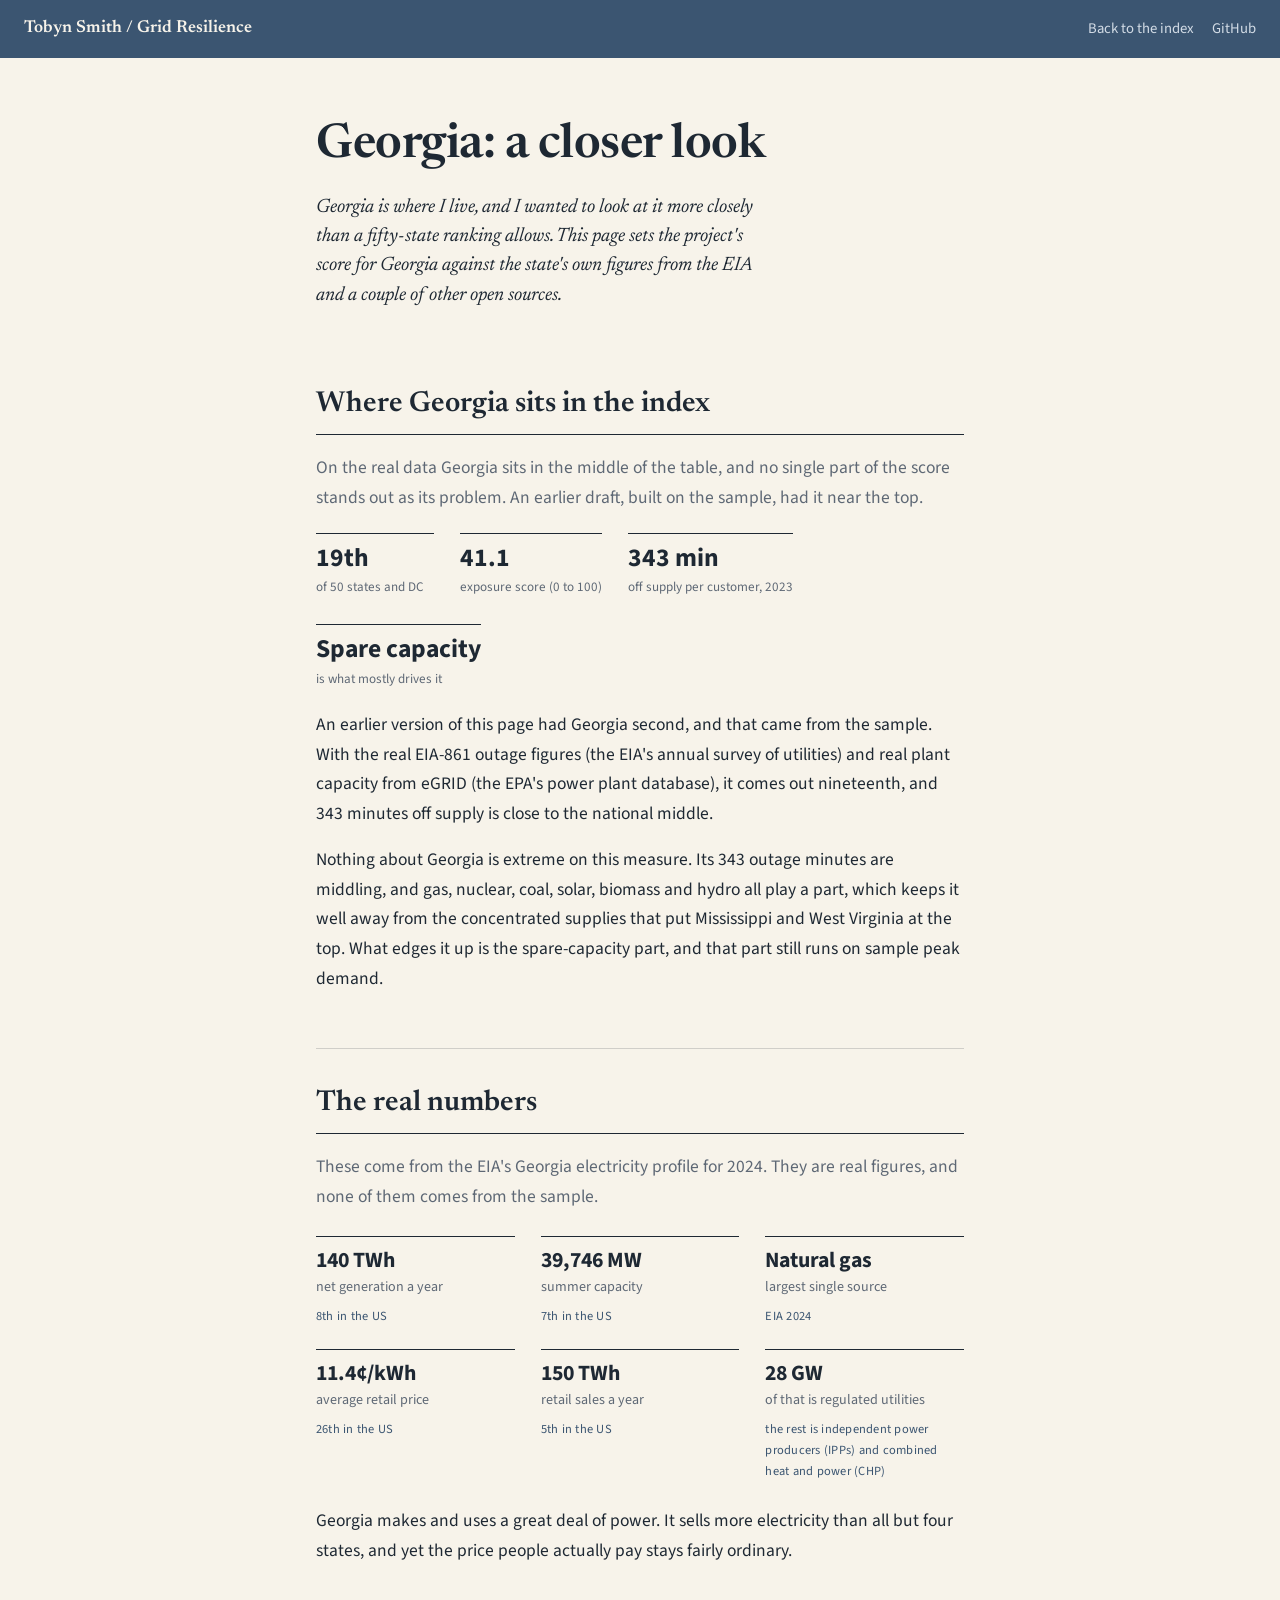
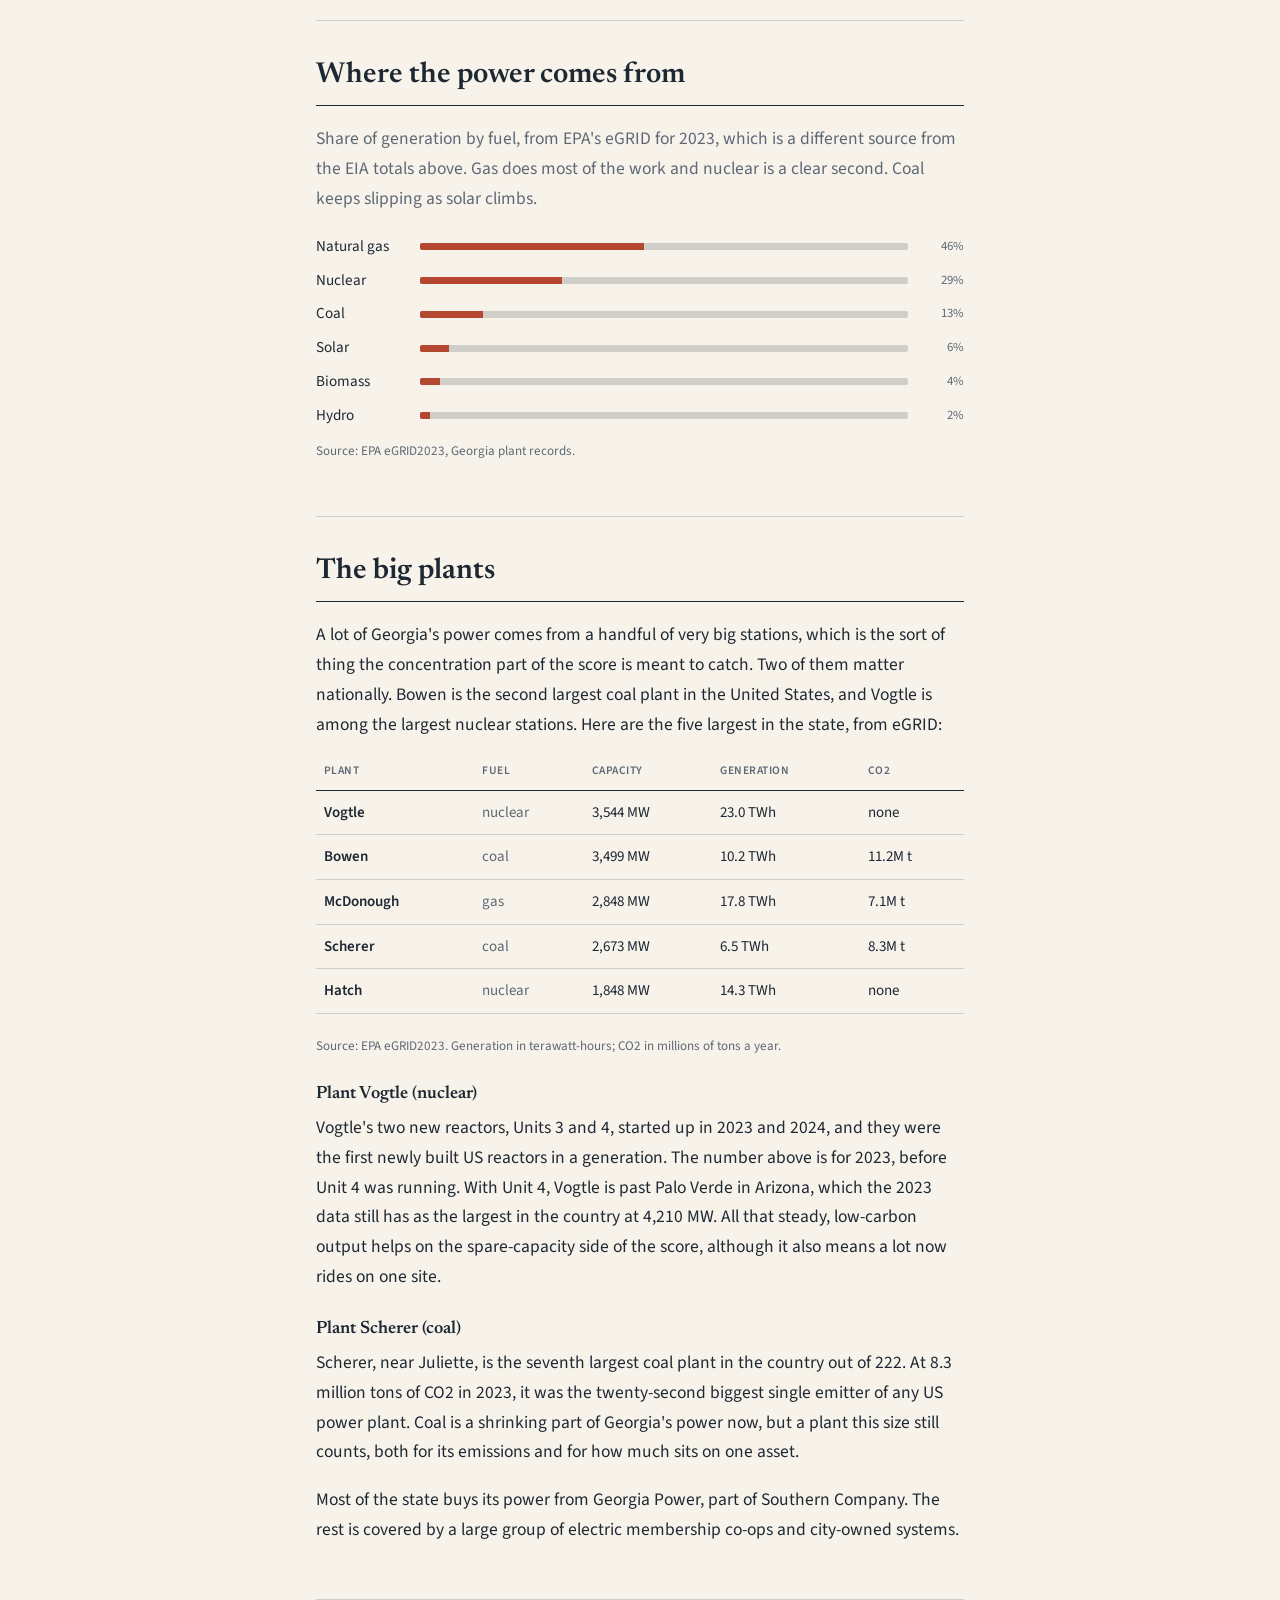
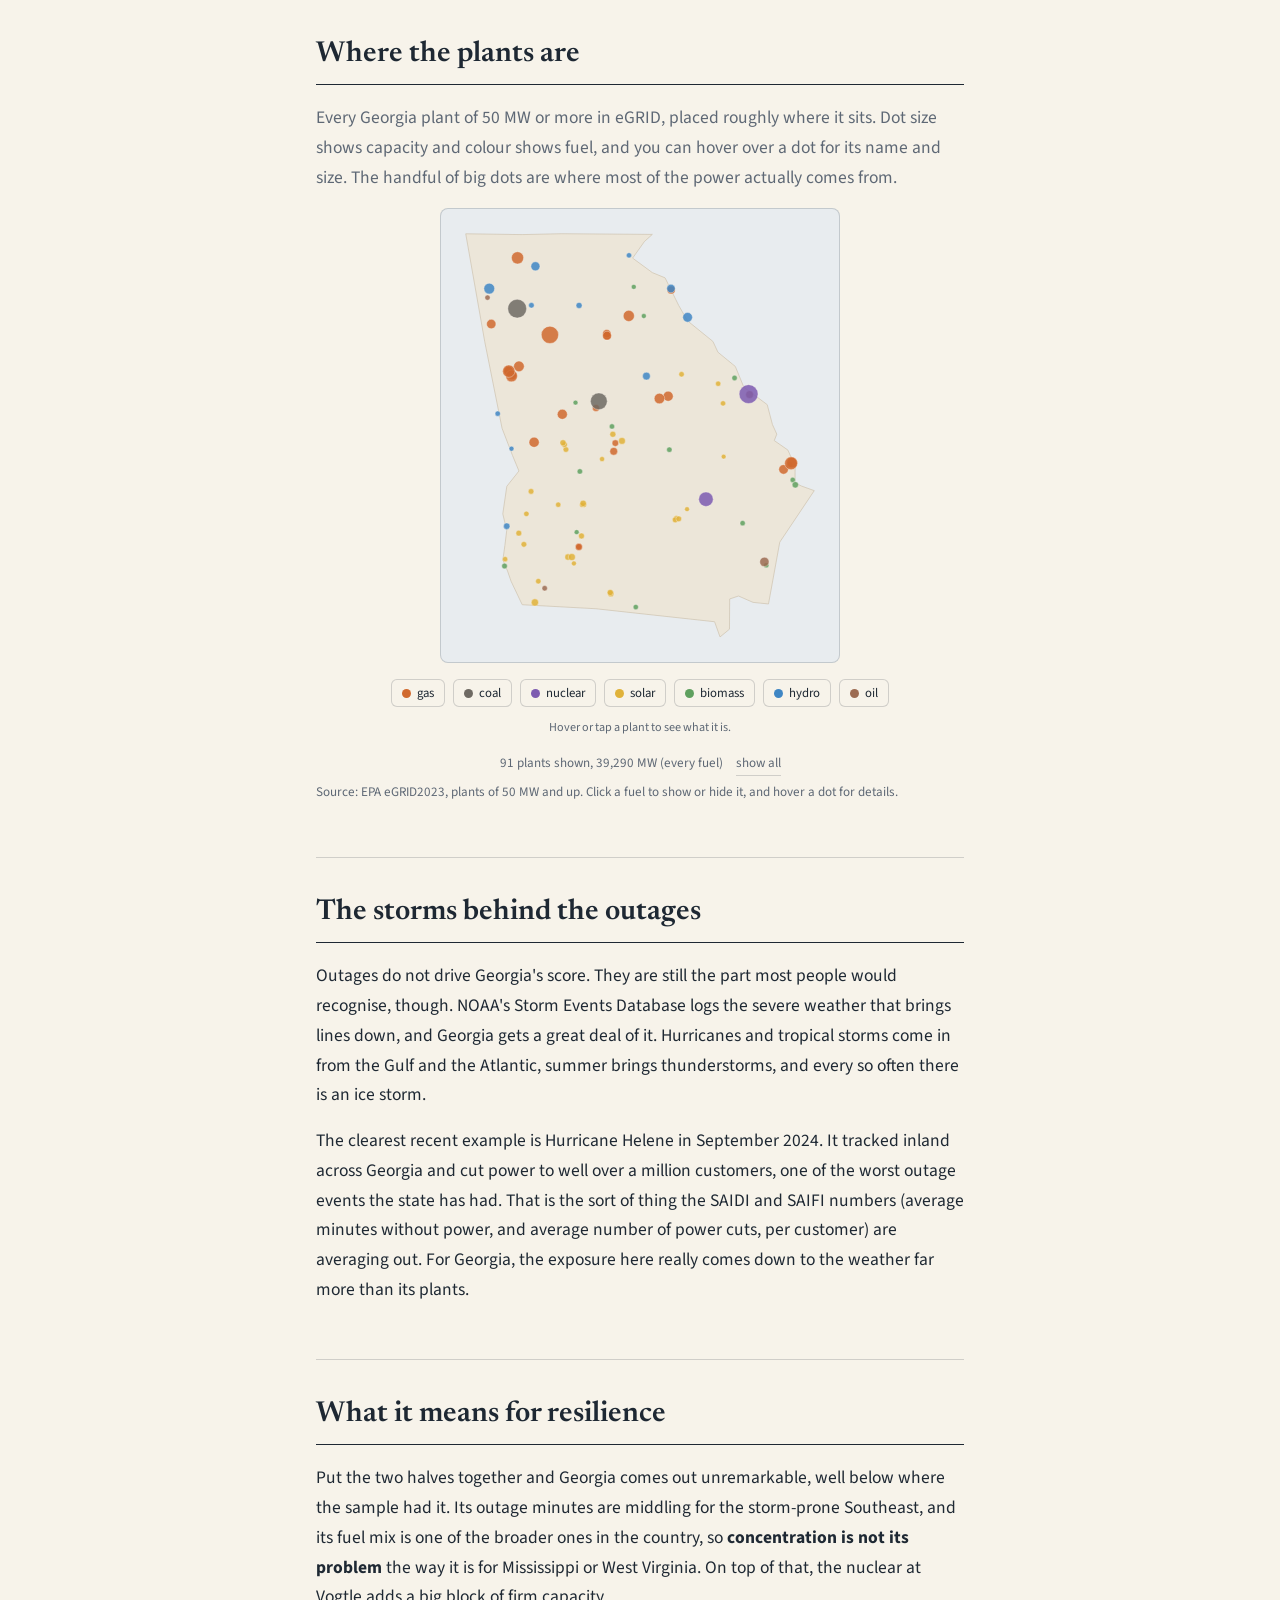
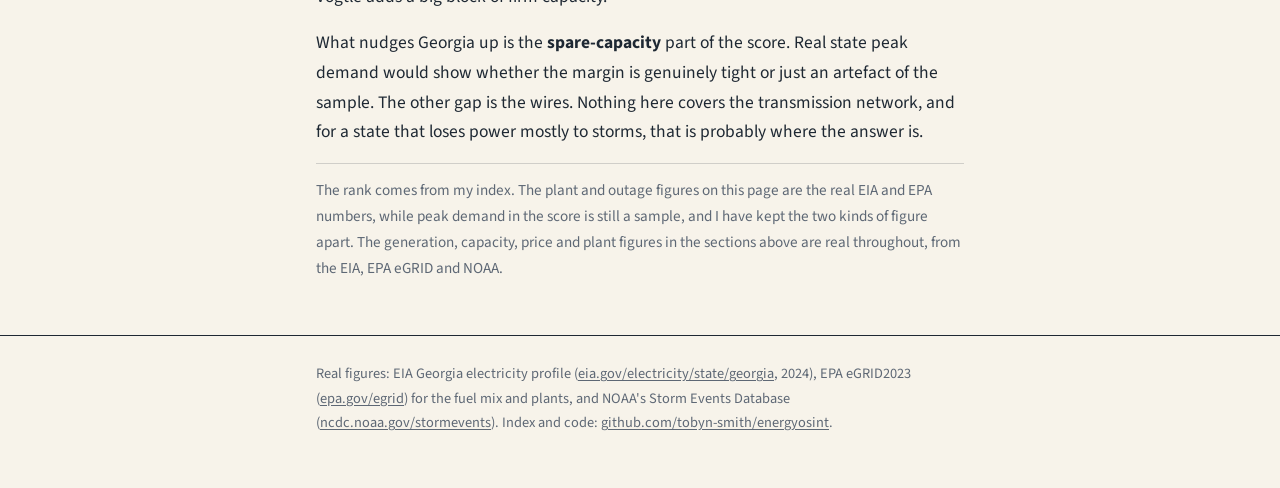
==== commit 2ee93d5a: "Rewrite the grid pages in my own words and give them the same look as the Baltic site" ====
--- a/docs/georgia.html
+++ b/docs/georgia.html
@@ -32,7 +32,7 @@
     .stats b { display: block; font-size: 1.36rem; font-weight: 700; line-height: 1.15; font-variant-numeric: tabular-nums; }
     .stats span { display: block; font-size: .88rem; color: var(--gray); margin-top: 3px; }
     .stats small { display: block; margin-top: 6px; color: var(--accent);
-      font-family: "JetBrains Mono", monospace; font-size: .68rem; letter-spacing: .03em; }
+      font-size: .78rem; letter-spacing: .02em; }
     @media (max-width: 560px) { .stats { grid-template-columns: repeat(2, 1fr); } }
 
     .rank { display: flex; flex-wrap: wrap; gap: 26px; margin: 20px 0 0; }
@@ -43,16 +43,16 @@
     .mix { margin: 20px 0 0; }
     .mix .row { display: grid; grid-template-columns: 92px 1fr 44px; align-items: center; gap: 12px; margin: 8px 0; font-size: .95rem; }
     .mix .track { height: 7px; }
-    .mix .pct { font-family: "JetBrains Mono", monospace; font-variant-numeric: tabular-nums; color: var(--gray); text-align: right; font-size: .8rem; }
+    .mix .pct { font-variant-numeric: tabular-nums; color: var(--gray); text-align: right; font-size: .8rem; }
 
     .tablewrap { overflow-x: auto; margin: 22px 0; }
     table.plants { min-width: 430px; font-size: .94rem; }
     table.plants td.name { font-weight: 600; font-variant-numeric: normal; }
     table.plants td.fuel { color: var(--gray); font-variant-numeric: normal; }
-    .src { font-family: "JetBrains Mono", monospace; font-size: .72rem; letter-spacing: .03em; line-height: 1.6; color: var(--gray); }
+    .src { font-size: .82rem; line-height: 1.6; color: var(--gray); }
 
     .gamap { width: 100%; max-width: 400px; height: auto; display: block; margin: 10px auto 0; }
-    .ga-outline { fill: var(--panel); stroke: var(--gray); stroke-width: 1.1; }
+    .ga-outline { fill: var(--panel); stroke: #CFC5B2; stroke-width: 1.1; }
     .dot { stroke: var(--paper); stroke-width: .6; fill-opacity: .85; cursor: pointer; transition: stroke .1s; }
     .dot:hover, .dot.hi { stroke: var(--ink); stroke-width: 1.8; fill-opacity: 1; }
     .dot.off { display: none; }
@@ -62,13 +62,13 @@
     .d-bio { fill: #5fa05f; } .d-hyd { fill: #3f86c4; } .d-oil { fill: #9c6b52; }
 
     .maplegend { display: flex; flex-wrap: wrap; gap: 7px 8px; justify-content: center; margin: 16px 0 0; }
-    .maplegend .lg { display: inline-flex; align-items: center; gap: 6px; font-family: "JetBrains Mono", monospace;
-      font-size: .72rem; letter-spacing: .02em; color: var(--gray);
-      background: none; border: 1px solid var(--hair); padding: 4px 10px; cursor: pointer; transition: opacity .1s; }
+    .maplegend .lg { display: inline-flex; align-items: center; gap: 6px; font-family: "Source Sans 3", sans-serif;
+      font-size: .8rem; color: var(--ink);
+      background: var(--cream); border: 1px solid var(--hair); border-radius: var(--radius); padding: 4px 10px; cursor: pointer; transition: opacity .1s; }
     .maplegend .lg:hover { border-color: var(--gray); color: var(--ink); }
     .maplegend .lg[aria-pressed="false"] { opacity: .38; }
     .maplegend i { width: 9px; height: 9px; border-radius: 50%; display: inline-block; }
-    .mapcount { text-align: center; font-family: "JetBrains Mono", monospace; font-size: .74rem; color: var(--gray); margin: 14px 0 0; }
+    .mapcount { text-align: center; font-size: .82rem; color: var(--gray); margin: 14px 0 0; }
     .mapcount button { font: inherit; color: var(--gray); background: none; border: none;
       border-bottom: 1px solid var(--hair); cursor: pointer; padding: 0 0 1px; margin-left: 10px; }
     .mapcount button:hover { color: var(--ink); border-color: var(--ink); }
@@ -80,7 +80,7 @@
 
   <header class="bar">
     <div class="wrap">
-      <span class="wordmark">Grid Resilience</span>
+      <span class="wordmark"><a href="https://tobynsmith.me/" style="color:inherit;text-decoration:none">Tobyn Smith</a> / Grid Resilience</span>
       <nav>
         <a href="index.html">Back to the index</a>
         <a href="https://github.com/tobyn-smith/energyosint">GitHub</a>
@@ -92,51 +92,39 @@
 
     <div class="hero">
       <h1>Georgia: a closer look</h1>
-      <p class="stand">Georgia is where I live, so I wanted to look at it more closely than a fifty-state
-      ranking allows. This sets the project's score for Georgia against the state's figures from the
-      EIA and a couple of other open sources.</p>
+      <p class="stand">Georgia is where I live, and I wanted to look at it more closely than a fifty-state ranking allows. This page sets the project's score for Georgia against the state's own figures from the EIA and a couple of other open sources.</p>
     </div>
 
     <section>
       <h2>Where Georgia sits in the index</h2>
-      <p class="lead">On the real data Georgia sits in the middle of the table, and no single part of the
-      score stands out as its problem. An earlier draft, on the sample, had it near the top.</p>
+      <p class="lead">On the real data Georgia sits in the middle of the table, and no single part of the score stands out as its problem. An earlier draft, built on the sample, had it near the top.</p>
       <div class="rank">
         <div><b>19th</b><span>of 50 states and DC</span></div>
         <div><b>41.1</b><span>exposure score (0 to 100)</span></div>
         <div><b>343 min</b><span>off supply per customer, 2023</span></div>
         <div><b>Spare capacity</b><span>is what mostly drives it</span></div>
       </div>
-      <p style="margin-top:20px">An earlier version of this page had Georgia second. That was the sample.
-      With the real EIA-861 outage figures and real plant capacity from eGRID it comes out nineteenth, and
-      343 minutes off supply is close to the national middle.</p>
-      <p>Nothing about Georgia is extreme on this measure. Its 343 outage minutes are middling, and gas,
-      nuclear, coal, solar, biomass and hydro all contribute, so it is nowhere near the concentrated supplies
-      that put Mississippi and West Virginia at the top. What edges it up is the spare-capacity part, which
-      still runs on sample peak demand.</p>
+      <p style="margin-top:20px">An earlier version of this page had Georgia second, and that came from the sample. With the real EIA-861 outage figures (the EIA's annual survey of utilities) and real plant capacity from eGRID (the EPA's power plant database), it comes out nineteenth, and 343 minutes off supply is close to the national middle.</p>
+      <p>Nothing about Georgia is extreme on this measure. Its 343 outage minutes are middling, and gas, nuclear, coal, solar, biomass and hydro all play a part, which keeps it well away from the concentrated supplies that put Mississippi and West Virginia at the top. What edges it up is the spare-capacity part, and that part still runs on sample peak demand.</p>
     </section>
 
     <section>
       <h2>The real numbers</h2>
-      <p class="lead">These come from the EIA's Georgia electricity profile for 2024, so they are real
-      figures rather than the sample.</p>
+      <p class="lead">These come from the EIA's Georgia electricity profile for 2024. They are real figures, and none of them comes from the sample.</p>
       <div class="stats">
         <div><b>140 TWh</b><span>net generation a year</span><br><small>8th in the US</small></div>
         <div><b>39,746 MW</b><span>summer capacity</span><br><small>7th in the US</small></div>
         <div><b>Natural gas</b><span>largest single source</span><br><small>EIA 2024</small></div>
         <div><b>11.4&cent;/kWh</b><span>average retail price</span><br><small>26th in the US</small></div>
         <div><b>150 TWh</b><span>retail sales a year</span><br><small>5th in the US</small></div>
-        <div><b>28 GW</b><span>of that is regulated utilities</span><br><small>the rest is IPPs and CHP</small></div>
-      </div>
-      <p>Georgia both makes and uses a great deal of power. It sells more electricity than all but four
-      states, while the price people actually pay stays fairly ordinary.</p>
+        <div><b>28 GW</b><span>of that is regulated utilities</span><br><small>the rest is independent power producers (IPPs) and combined heat and power (CHP)</small></div>
+      </div>
+      <p>Georgia makes and uses a great deal of power. It sells more electricity than all but four states, and yet the price people actually pay stays fairly ordinary.</p>
     </section>
 
     <section>
       <h2>Where the power comes from</h2>
-      <p class="lead">Share of generation by fuel, from EPA's eGRID for 2023. That is a different source
-      from the EIA totals above. Gas does most of the work and nuclear is a clear second, while coal keeps
-      slipping as solar climbs.</p>
+      <p class="lead">Share of generation by fuel, from EPA's eGRID for 2023, which is a different source from the EIA totals above. Gas does most of the work and nuclear is a clear second. Coal keeps slipping as solar climbs.</p>
       <div class="mix">
         <div class="row"><span>Natural gas</span><div class="track"><i style="width:46%"></i></div><span class="pct">46%</span></div>
         <div class="row"><span>Nuclear</span><div class="track"><i style="width:29%"></i></div><span class="pct">29%</span></div>
@@ -150,10 +138,7 @@
 
     <section>
       <h2>The big plants</h2>
-      <p>A lot of Georgia's power comes from a handful of very big stations, which is the sort of thing the
-      concentration part of the score is meant to catch. Two of them matter nationally: Bowen is the
-      second largest coal plant in the United States, and Vogtle is among the largest nuclear stations. The
-      five largest in the state, from eGRID:</p>
+      <p>A lot of Georgia's power comes from a handful of very big stations, which is the sort of thing the concentration part of the score is meant to catch. Two of them matter nationally. Bowen is the second largest coal plant in the United States, and Vogtle is among the largest nuclear stations. Here are the five largest in the state, from eGRID:</p>
 
       <div class="tablewrap">
       <table class="plants">
@@ -170,26 +155,17 @@
       <p class="src">Source: EPA eGRID2023. Generation in terawatt-hours; CO2 in millions of tons a year.</p>
 
       <h3>Plant Vogtle (nuclear)</h3>
-      <p>Vogtle's two new reactors, Units 3 and 4, started up in 2023 and 2024, the first newly built US
-      reactors in a generation. The number above is for 2023, before Unit 4 was running, and with Unit 4 Vogtle is
-      past Palo Verde in Arizona, which the 2023 data still has as the largest in the country at
-      4,210 MW. All that steady, low-carbon output helps on
-      the spare-capacity side of the score, but it also means a lot now rides on one site.</p>
+      <p>Vogtle's two new reactors, Units 3 and 4, started up in 2023 and 2024, and they were the first newly built US reactors in a generation. The number above is for 2023, before Unit 4 was running. With Unit 4, Vogtle is past Palo Verde in Arizona, which the 2023 data still has as the largest in the country at 4,210 MW. All that steady, low-carbon output helps on the spare-capacity side of the score, although it also means a lot now rides on one site.</p>
 
       <h3>Plant Scherer (coal)</h3>
-      <p>Scherer, near Juliette, is the seventh largest coal plant in the country out of 222. At 8.3
-      million tons of CO2 in 2023 it was the twenty-second biggest single emitter of any US power plant. Coal is a shrinking part of Georgia's power
-      now, but a plant this size still counts, both for emissions and for how much sits on one asset.</p>
-
-      <p style="margin-top:18px">Most of the state buys from Georgia Power, part of Southern Company, with
-      the rest covered by a big set of electric membership co-ops and city-owned systems.</p>
+      <p>Scherer, near Juliette, is the seventh largest coal plant in the country out of 222. At 8.3 million tons of CO2 in 2023, it was the twenty-second biggest single emitter of any US power plant. Coal is a shrinking part of Georgia's power now, but a plant this size still counts, both for its emissions and for how much sits on one asset.</p>
+
+      <p style="margin-top:18px">Most of the state buys its power from Georgia Power, part of Southern Company. The rest is covered by a large group of electric membership co-ops and city-owned systems.</p>
     </section>
 
     <section>
       <h2>Where the plants are</h2>
-      <p class="lead">Every Georgia plant of 50 MW or more from eGRID, placed roughly where it sits. Size is
-      capacity, colour is the fuel, and you can hover a dot for its name and size. The handful of big dots
-      are where most of the power actually comes from.</p>
+      <p class="lead">Every Georgia plant of 50 MW or more in eGRID, placed roughly where it sits. Dot size shows capacity and colour shows fuel, and you can hover over a dot for its name and size. The handful of big dots are where most of the power actually comes from.</p>
       <svg viewBox="0 0 552 634" class="gamap" xmlns="http://www.w3.org/2000/svg" role="img" aria-label="Map of Georgia power plants">
   <path class="ga-outline" d="M 83.7,534.6 78.4,519.3 71.4,502.7 74.4,481.4 77.2,458.5 71.3,434.0 77.3,392.8 95.4,370.0 85.8,346.8 70.2,306.2 44.4,177.2 16.0,16.1 100.2,17.3 158.5,16.0 294.4,17.0 282.5,27.8 265.0,52.4 294.4,74.0 313.4,81.8 333.7,122.9 346.8,145.9 384.8,176.7 392.3,192.8 418.2,214.0 430.9,244.9 465.8,271.0 473.6,300.7 480.1,315.0 476.3,324.6 496.7,338.8 507.4,363.1 507.3,387.8 517.3,392.6 536.0,399.3 484.5,476.2 467.7,568.4 444.6,566.0 423.0,556.5 409.8,560.9 409.5,606.0 395.4,617.6 387.3,594.9 210.2,575.5 100.3,569.5 83.7,534.6 Z"/>
   <circle class="dot d-sol" cx="400.8" cy="348.6" r="3.6" data-n="Live Oak Solar, LLC" data-f="solar" data-c="51"><title>Live Oak Solar, LLC, solar, 51 MW</title></circle>
@@ -301,27 +277,16 @@
 
     <section>
       <h2>The storms behind the outages</h2>
-      <p>Outages are not what drives Georgia's score, but they are still the part most people would
-      recognise. NOAA's Storm Events Database logs the severe weather that brings lines down. Georgia gets a
-      great deal of it: hurricanes and tropical storms from the Gulf and the Atlantic, summer thunderstorms,
-      and the occasional ice storm.</p>
-      <p>The clearest recent example is Hurricane Helene in September 2024. It tracked inland across Georgia
-      and knocked out power to well over a million customers, one of the worst outage events the state has
-      had. That is the sort of thing the SAIDI and SAIFI numbers are averaging out, and for Georgia the exposure
-      here is really about the weather rather than its plants.</p>
+      <p>Outages do not drive Georgia's score. They are still the part most people would recognise, though. NOAA's Storm Events Database logs the severe weather that brings lines down, and Georgia gets a great deal of it. Hurricanes and tropical storms come in from the Gulf and the Atlantic, summer brings thunderstorms, and every so often there is an ice storm.</p>
+      <p>The clearest recent example is Hurricane Helene in September 2024. It tracked inland across Georgia and cut power to well over a million customers, one of the worst outage events the state has had. That is the sort of thing the SAIDI and SAIFI numbers (average minutes without power, and average number of power cuts, per customer) are averaging out. For Georgia, the exposure here really comes down to the weather far more than its plants.</p>
     </section>
 
     <section>
       <h2>What it means for resilience</h2>
-      <p>Put the two halves together and Georgia comes out unremarkable, well below where the sample had it.
-      Its outage minutes are middling for a storm-prone Southeast, and its
-      fuel mix is one of the broader ones in the country, so <strong>concentration is not its problem</strong>
-      the way it is for Mississippi or West Virginia. The nuclear at Vogtle adds a big block of firm capacity
-      on top of that.</p>
-      <p>What nudges Georgia up is the <strong>spare-capacity</strong> part of the score. Real state peak demand would show whether the margin is actually tight or an artefact of the sample. The other gap is the wires. None of this says anything
-      about the transmission network, and for a state that loses power mostly to storms that is probably
-      where the answer is.</p>
-      <p class="note">The rank is from my index. The plant and outage figures on this page are the real EIA and EPA numbers. Peak demand in the score is still a sample, and I have kept those two kinds of figure separate. The generation, capacity, price and plant figures in the sections above are real throughout, from the EIA, EPA eGRID and NOAA.</p>
+      <p>Put the two halves together and Georgia comes out unremarkable, well below where the sample had it. Its outage minutes are middling for the storm-prone Southeast, and its fuel mix is one of the broader ones in the country, so <strong>concentration is not its problem</strong>
+      the way it is for Mississippi or West Virginia. On top of that, the nuclear at Vogtle adds a big block of firm capacity.</p>
+      <p>What nudges Georgia up is the <strong>spare-capacity</strong> part of the score. Real state peak demand would show whether the margin is genuinely tight or just an artefact of the sample. The other gap is the wires. Nothing here covers the transmission network, and for a state that loses power mostly to storms, that is probably where the answer is.</p>
+      <p class="note">The rank comes from my index. The plant and outage figures on this page are the real EIA and EPA numbers, while peak demand in the score is still a sample, and I have kept the two kinds of figure apart. The generation, capacity, price and plant figures in the sections above are real throughout, from the EIA, EPA eGRID and NOAA.</p>
     </section>
 
   </main>
--- a/docs/style.css
+++ b/docs/style.css
@@ -6,20 +6,17 @@
    Slides deck (15EAfZA6jiUY69MgCRRJ-OsDiAUnw44EFtFY0j58f_is, read 18 Nov 2026):
    Newsreader headings, Source Sans 3 body, slate #3B5571 title bands with
    cream #F7F3EA text, cream #F7F3EA background, #ECE6D9 panels, ink #1E2833,
-   secondary #5E6875, muted-on-slate #D3DCE6. All pairs checked at WCAG AA. */
+   secondary #5E6875, muted-on-slate #D3DCE6. All pairs checked at WCAG AA.
+   The Baltic site (tobyn-smith/transit theme.scss) uses the same tokens, nav
+   band, heading sizes, panels, map frame, legend and tooltip, so the two
+   projects read as one family. */
 
 :root {
   --paper: #F7F3EA; --panel: #ECE6D9; --ink: #1E2833; --gray: #5E6875;
   --hair: rgba(30, 40, 51, 0.18); --rule: #1E2833; --accent: #3B5571;
   --band: #3B5571; --cream: #F7F3EA; --muted-on-band: #D3DCE6;
   --warm: #b5462f; --maxw: 700px;
-}
-@media (prefers-color-scheme: dark) {
-  /* On-brand adaptation of the same tokens, not in the deck itself. */
-  :root { --paper: #1E2833; --panel: #2C4258; --ink: #F7F3EA; --gray: #D3DCE6;
-          --hair: rgba(247, 243, 234, 0.22); --rule: #F7F3EA; --accent: #D3DCE6;
-          --band: #3B5571; --cream: #F7F3EA; --muted-on-band: #D3DCE6;
-          --warm: #d9633f; }
+  --radius: 6px; --map-sea: #E8ECEF;
 }
 
 * { box-sizing: border-box; }
@@ -28,26 +25,36 @@
   font: 17.5px/1.7 "Source Sans 3", system-ui, sans-serif; -webkit-font-smoothing: antialiased;
 }
 .wrap { max-width: var(--maxw); margin: 0 auto; padding: 0 26px; }
-a { color: var(--accent); }
+a { color: var(--accent); text-underline-offset: 2px; }
 a:hover { color: var(--ink); }
 
 /* masthead: slate title band, cream type, as on the CT title slides */
 header.bar { position: sticky; top: 0; height: 58px;
   background: var(--band); color: var(--cream); border-bottom: none; z-index: 40; }
-header.bar .wrap { display: flex; align-items: center; justify-content: space-between; height: 58px; }
+header.bar .wrap { display: flex; align-items: center; justify-content: space-between; height: 58px;
+  max-width: none; padding: 0 24px; }
 .wordmark, .wordmark a { font-family: Newsreader, Georgia, serif; font-weight: 600;
   font-size: 1.08rem; letter-spacing: 0; color: var(--cream); }
 header.bar nav { display: flex; align-items: center; gap: 18px; }
-header.bar nav a { color: var(--muted-on-band); text-decoration: none; font-size: .95rem; }
+header.bar nav a { color: var(--muted-on-band); text-decoration: none; font-size: .92rem; }
 header.bar nav a:hover { color: var(--cream); }
 .counter { font-family: "Source Sans 3", sans-serif; font-size: .78rem; color: var(--muted-on-band); font-variant-numeric: tabular-nums; }
 .viewtoggle { font-family: "Source Sans 3", sans-serif; font-size: .72rem; letter-spacing: .03em;
-  color: var(--muted-on-band); background: none; border: 1px solid var(--muted-on-band); padding: 4px 10px; cursor: pointer; transition: .12s; }
+  color: var(--muted-on-band); background: none; border: 1px solid var(--muted-on-band); border-radius: 4px;
+  padding: 4px 10px; cursor: pointer; transition: .12s; }
 .viewtoggle:hover { color: var(--cream); border-color: var(--cream); }
-@media (max-width: 600px) { header.bar nav a { display: none; } }
+.wordmark { white-space: nowrap; overflow: hidden; text-overflow: ellipsis; min-width: 0; }
+header.bar nav { flex-shrink: 0; }
+.counter, .viewtoggle { white-space: nowrap; }
+@media (max-width: 600px) {
+  header.bar nav a { display: none; }
+  header.bar .wrap { padding: 0 12px; gap: 10px; }
+  header.bar nav { gap: 10px; }
+  .wordmark, .wordmark a { font-size: .94rem; }
+}
 
 h1, h2, h3 { font-family: Newsreader, Georgia, serif; color: var(--ink); }
-h1 { font-weight: 600; font-size: clamp(2.2rem, 6vw, 3.4rem); line-height: 1.08; letter-spacing: -.01em; margin: 0 0 20px; }
+h1 { font-weight: 600; font-size: clamp(2.2rem, 5vw, 3rem); line-height: 1.1; letter-spacing: -.01em; margin: 0 0 20px; }
 h2 { font-weight: 600; font-size: clamp(1.45rem, 3.4vw, 1.8rem); line-height: 1.2; letter-spacing: 0;
   margin: 0 0 18px; padding-bottom: 12px; border-bottom: 1px solid var(--rule); }
 h3 { font-size: 1.12rem; font-weight: 600; margin: 0 0 4px; }
@@ -59,11 +66,11 @@
 .byline { font-family: "Source Sans 3", sans-serif; font-size: .8rem; letter-spacing: .02em;
   color: var(--gray); margin: 0 0 26px; padding-top: 16px; border-top: 1px solid var(--rule); }
 .cta { display: inline-block; text-decoration: none; background: var(--band); color: var(--cream);
-  border: 1px solid var(--band); padding: 9px 17px; font-size: .97rem; transition: .12s; }
+  border: 1px solid var(--band); border-radius: 4px; padding: 9px 17px; font-size: .97rem; transition: .12s; }
 .cta:hover { color: var(--cream); background: var(--ink); border-color: var(--ink); }
 
 .step { display: grid; grid-template-columns: 26px 1fr; gap: 14px; padding: 14px 16px;
-  background: var(--panel); margin: 0 0 10px; }
+  background: var(--panel); border-radius: var(--radius); margin: 0 0 10px; }
 .step + .step { border-top: none; }
 .step .no { font-family: "Source Sans 3", sans-serif; font-size: .82rem; color: var(--accent);
   font-variant-numeric: tabular-nums; padding-top: .45em; font-weight: 600; }
@@ -72,8 +79,12 @@
 figure { margin: 8px 0 0; }
 figcaption { font-size: .92rem; color: var(--gray); margin-top: 14px; line-height: 1.55;
   padding-top: 12px; border-top: 1px solid var(--hair); }
-.maptip { position: fixed; pointer-events: none; background: var(--band); color: var(--cream); padding: 5px 9px;
-  font-family: "Source Sans 3", sans-serif; font-size: .74rem; opacity: 0; transition: opacity .1s; z-index: 60; white-space: nowrap; }
+/* maps: one frame, sea tint, legend and tooltip shared with the Baltic site */
+.usmap, .gamap { background: var(--map-sea); border: 1px solid var(--hair); border-radius: 8px; padding: 14px; }
+.maptip { position: fixed; pointer-events: none; background: var(--cream); color: var(--ink);
+  border: 1px solid var(--hair); border-radius: var(--radius); box-shadow: 0 2px 8px rgba(30, 40, 51, .12);
+  padding: 5px 10px; font-family: "Source Sans 3", sans-serif; font-size: .8rem; opacity: 0; transition: opacity .1s;
+  z-index: 60; white-space: nowrap; }
 .readout { text-align: center; font-family: "Source Sans 3", sans-serif; font-size: .76rem;
   color: var(--gray); margin: 12px 0 0; min-height: 1.5em; line-height: 1.5; }
 .readout b { color: var(--ink); font-weight: 600; }
@@ -82,10 +93,10 @@
 th { text-align: left; font-family: "Source Sans 3", sans-serif; font-weight: 600; font-size: .72rem;
   letter-spacing: .04em; text-transform: uppercase; color: var(--gray); padding: 0 8px 9px; border-bottom: 1px solid var(--rule); }
 td { padding: 9px 8px; border-bottom: 1px solid var(--hair); font-variant-numeric: tabular-nums; }
-.track { height: 4px; background: var(--hair); overflow: hidden; }
+.track { height: 4px; background: var(--hair); border-radius: 2px; overflow: hidden; }
 .track i { display: block; height: 100%; background: var(--warm); transition: width .12s ease; }
 
-pre { background: var(--panel); border: 1px solid var(--hair); padding: 15px 17px; overflow-x: auto;
+pre { background: var(--panel); border: 1px solid var(--hair); border-radius: var(--radius); padding: 15px 17px; overflow-x: auto;
   margin: 4px 0 16px; font: 13px/1.7 "JetBrains Mono", ui-monospace, monospace; }
 pre .cmt { color: var(--gray); }
 code { font-family: "JetBrains Mono", ui-monospace, monospace; font-size: .85em; }
